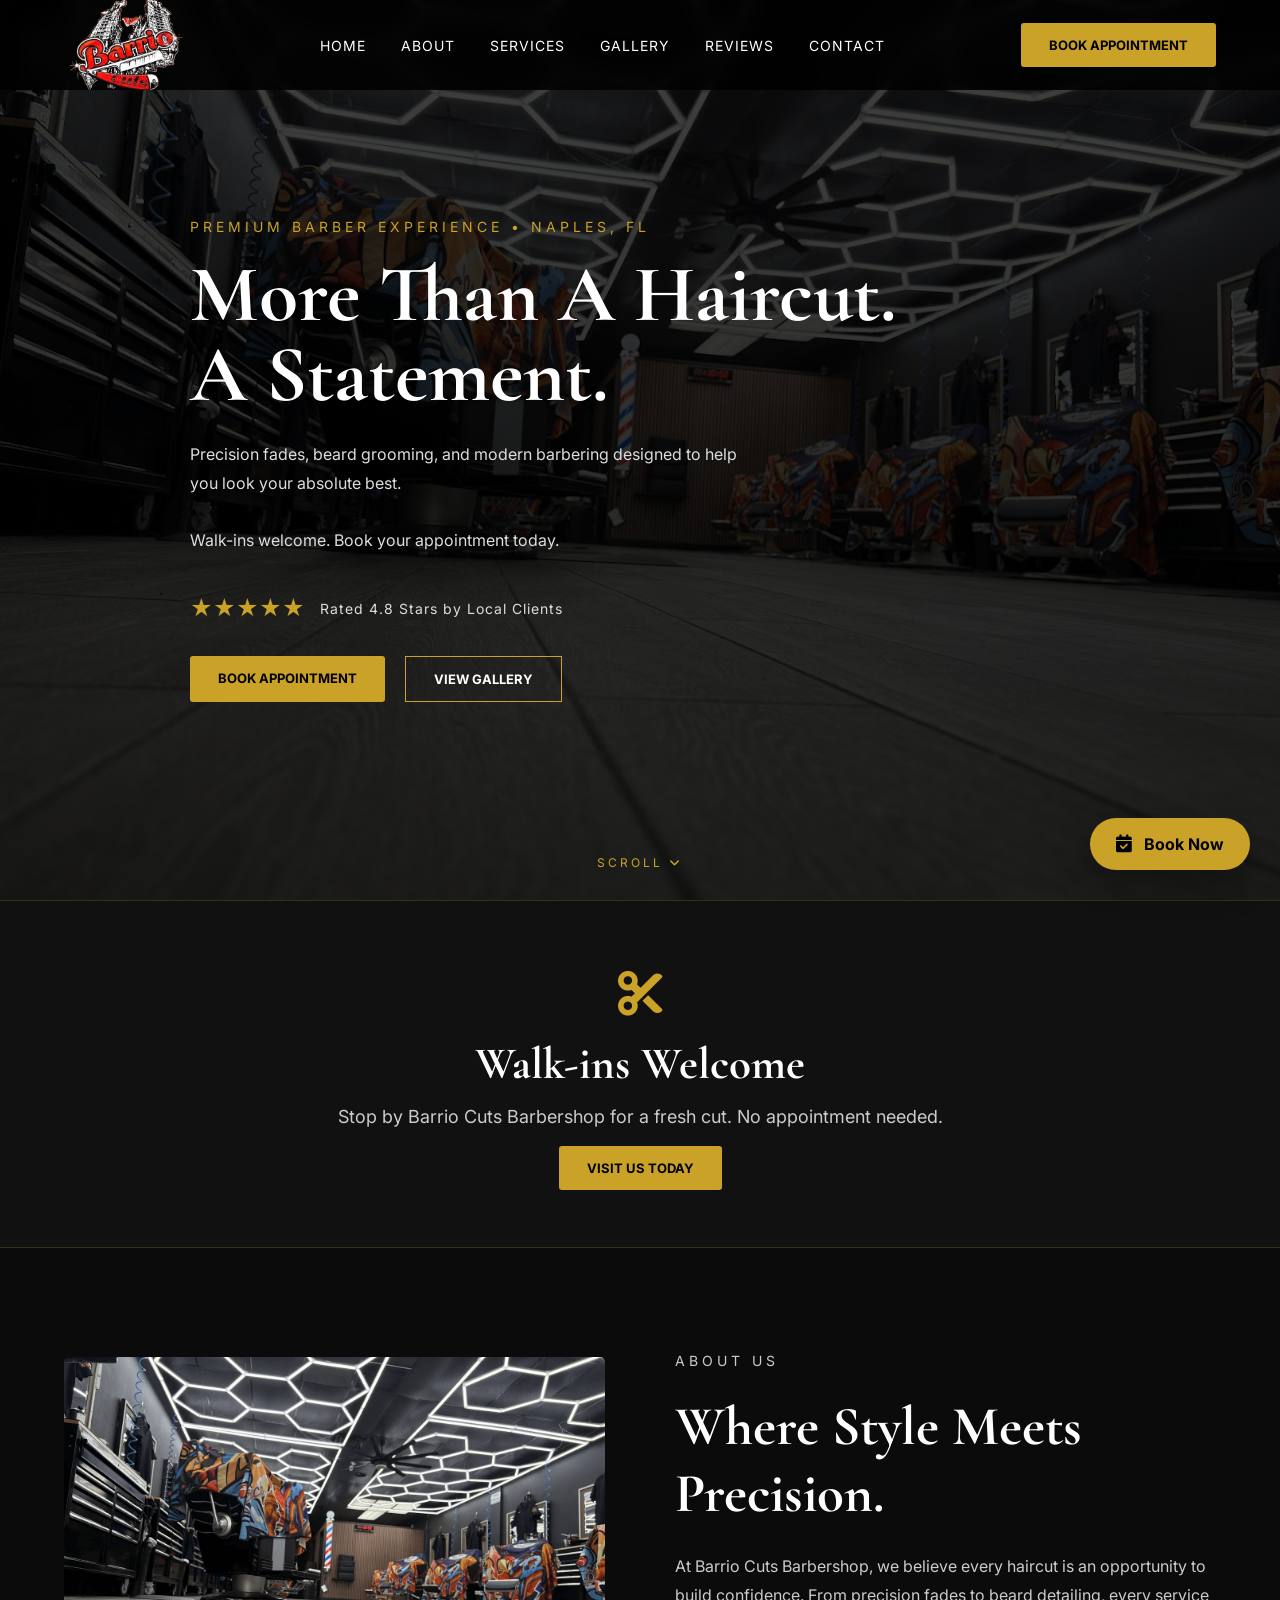
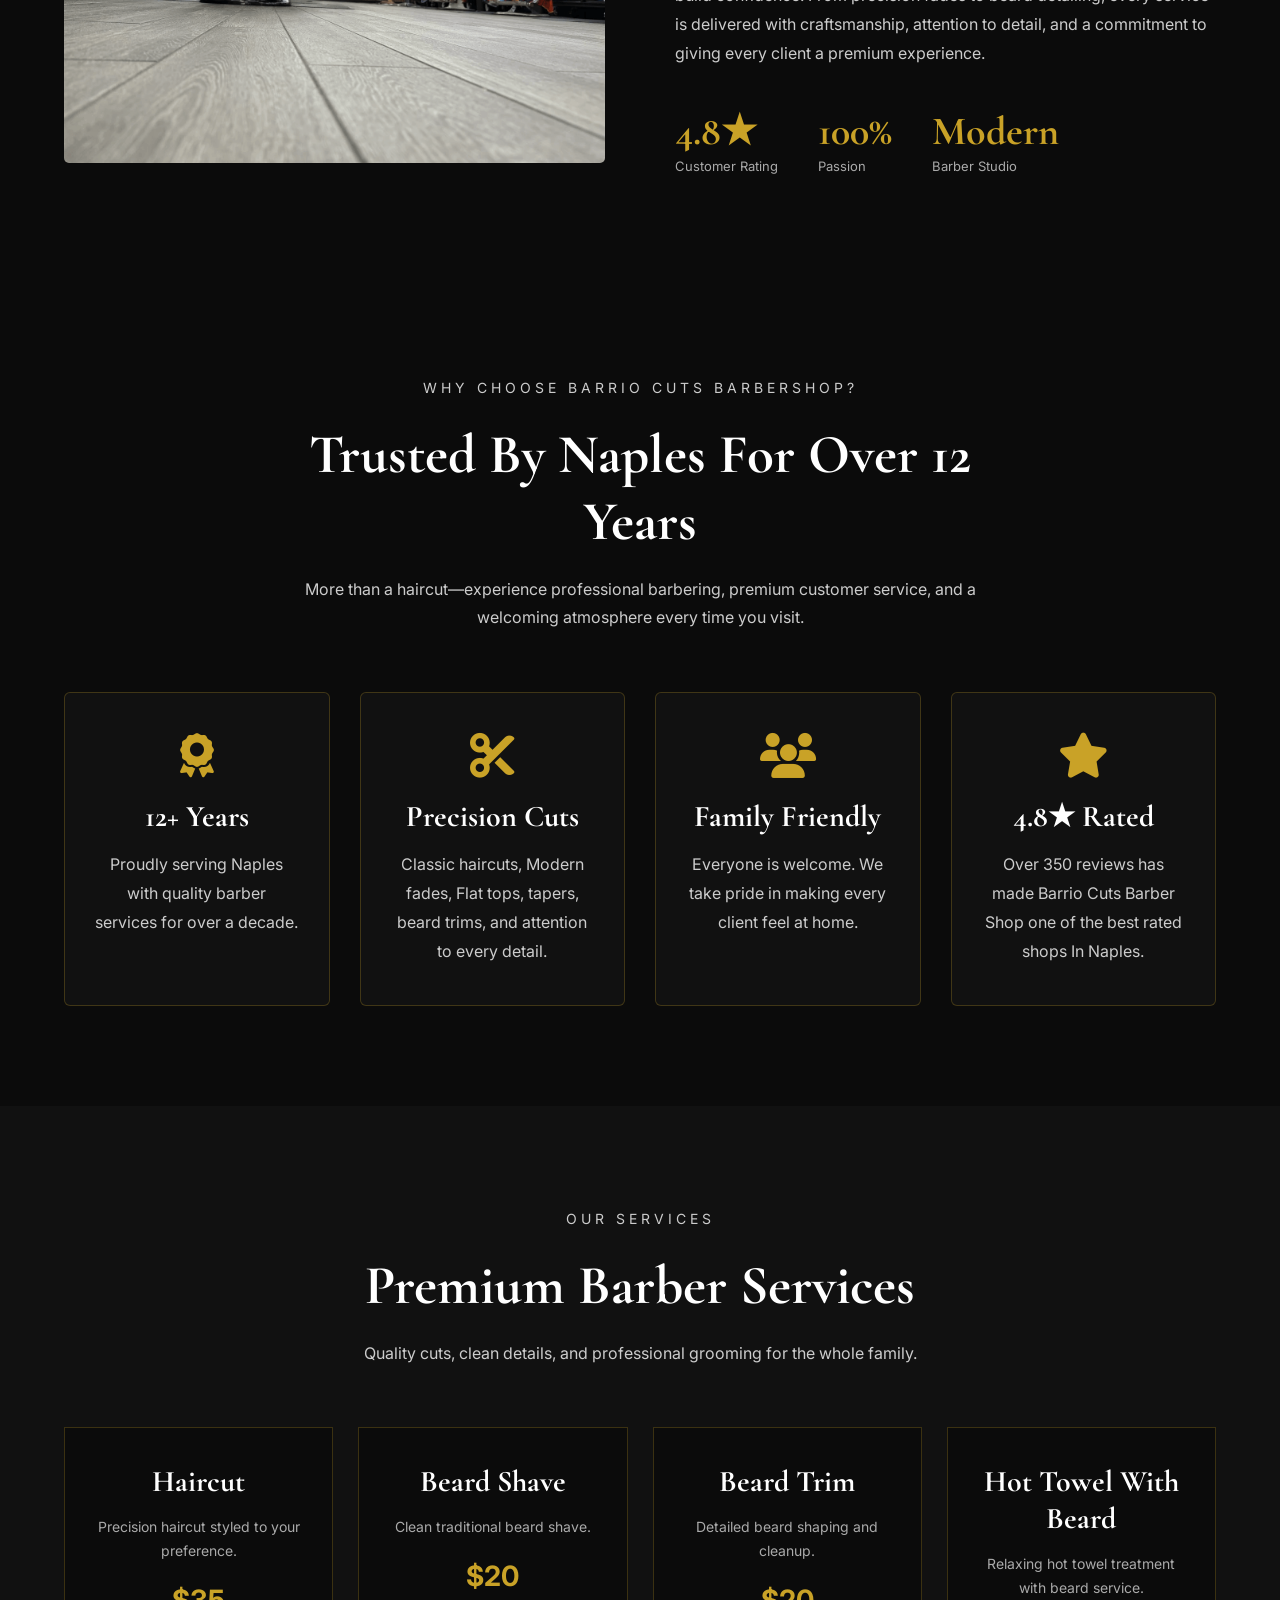
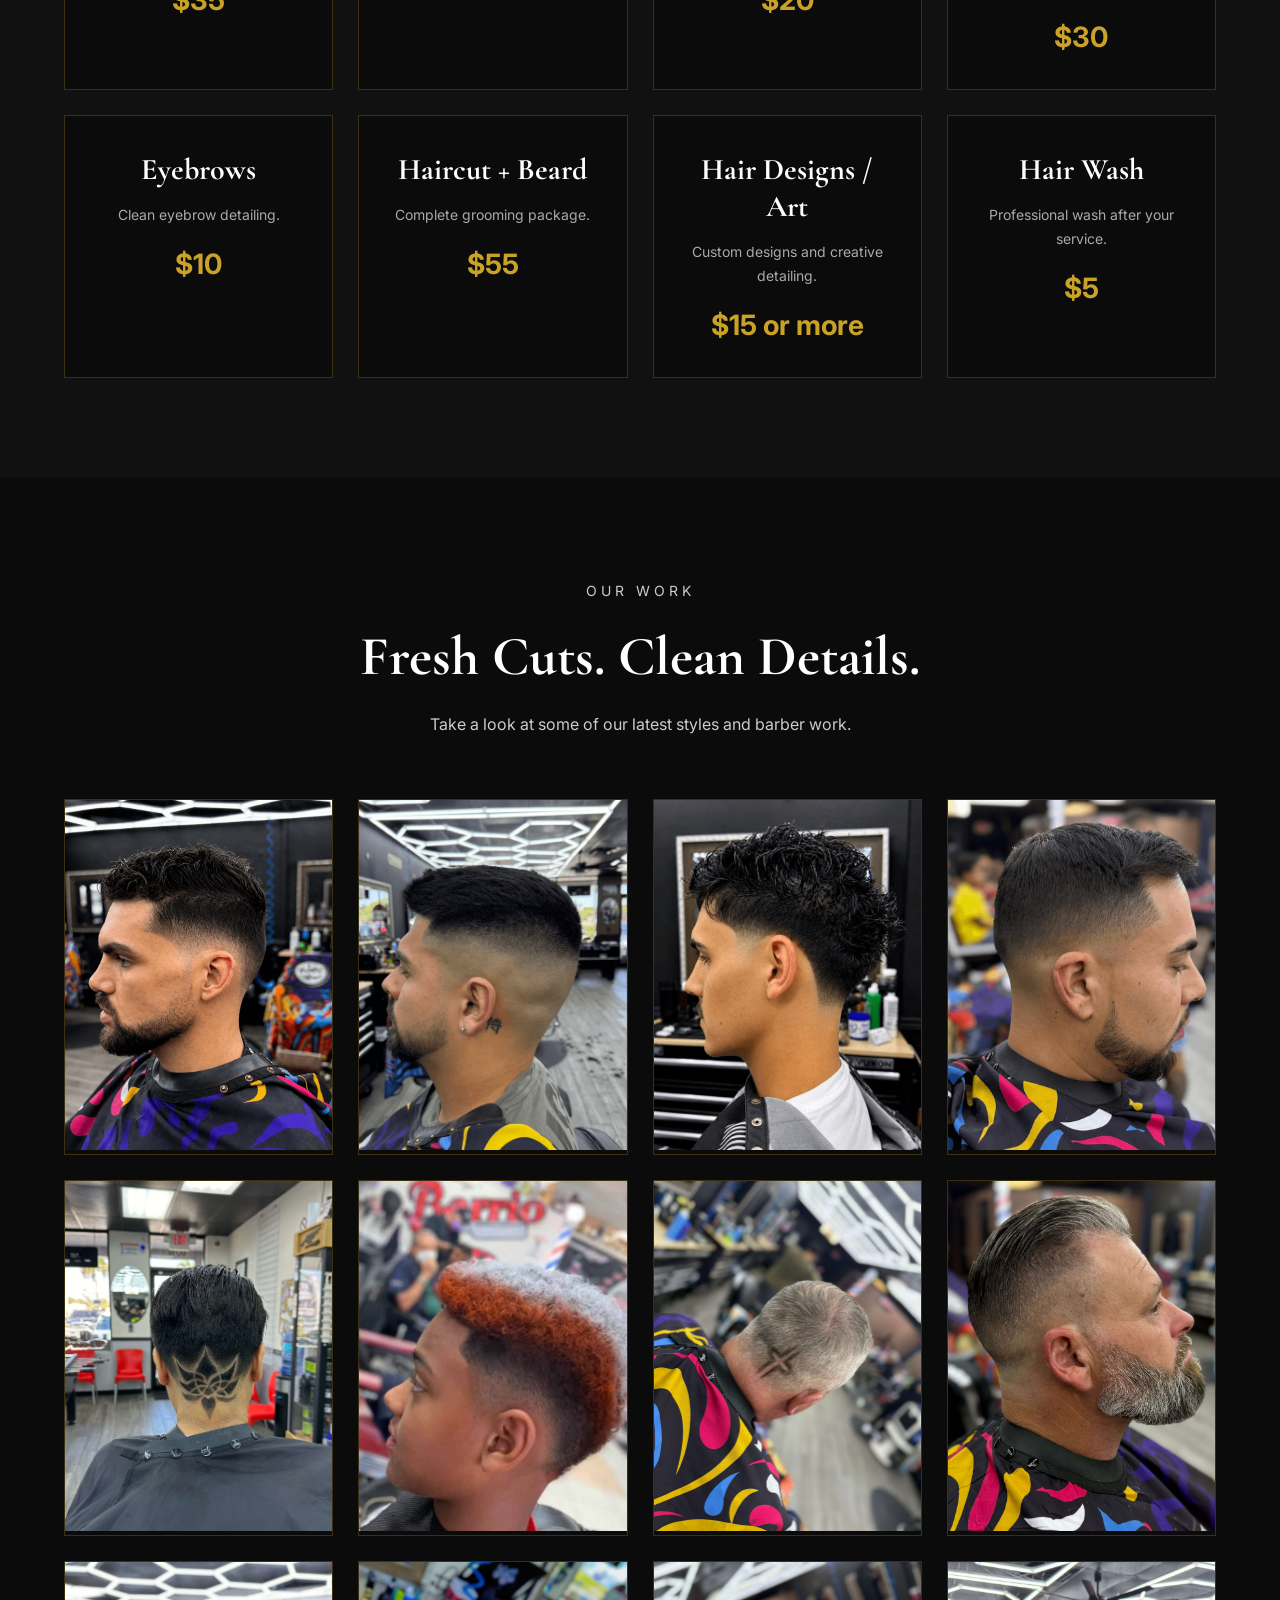
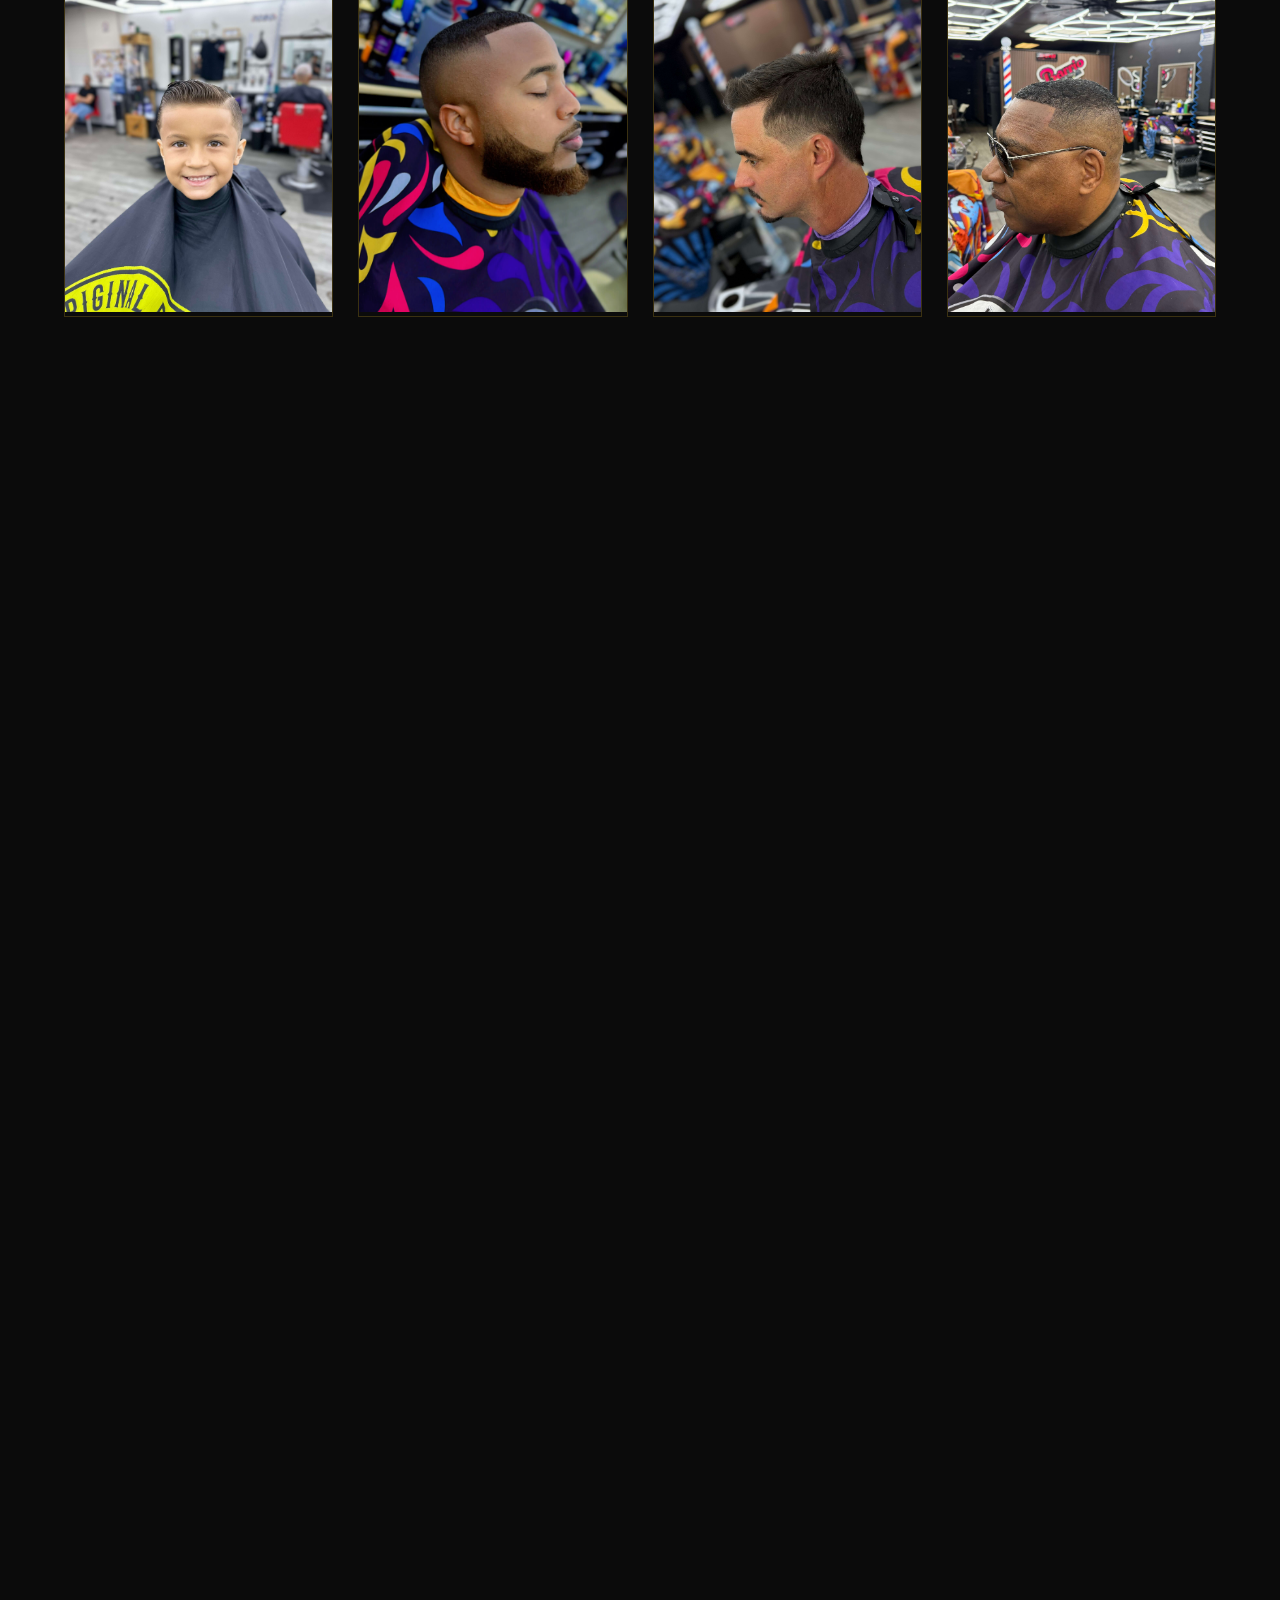
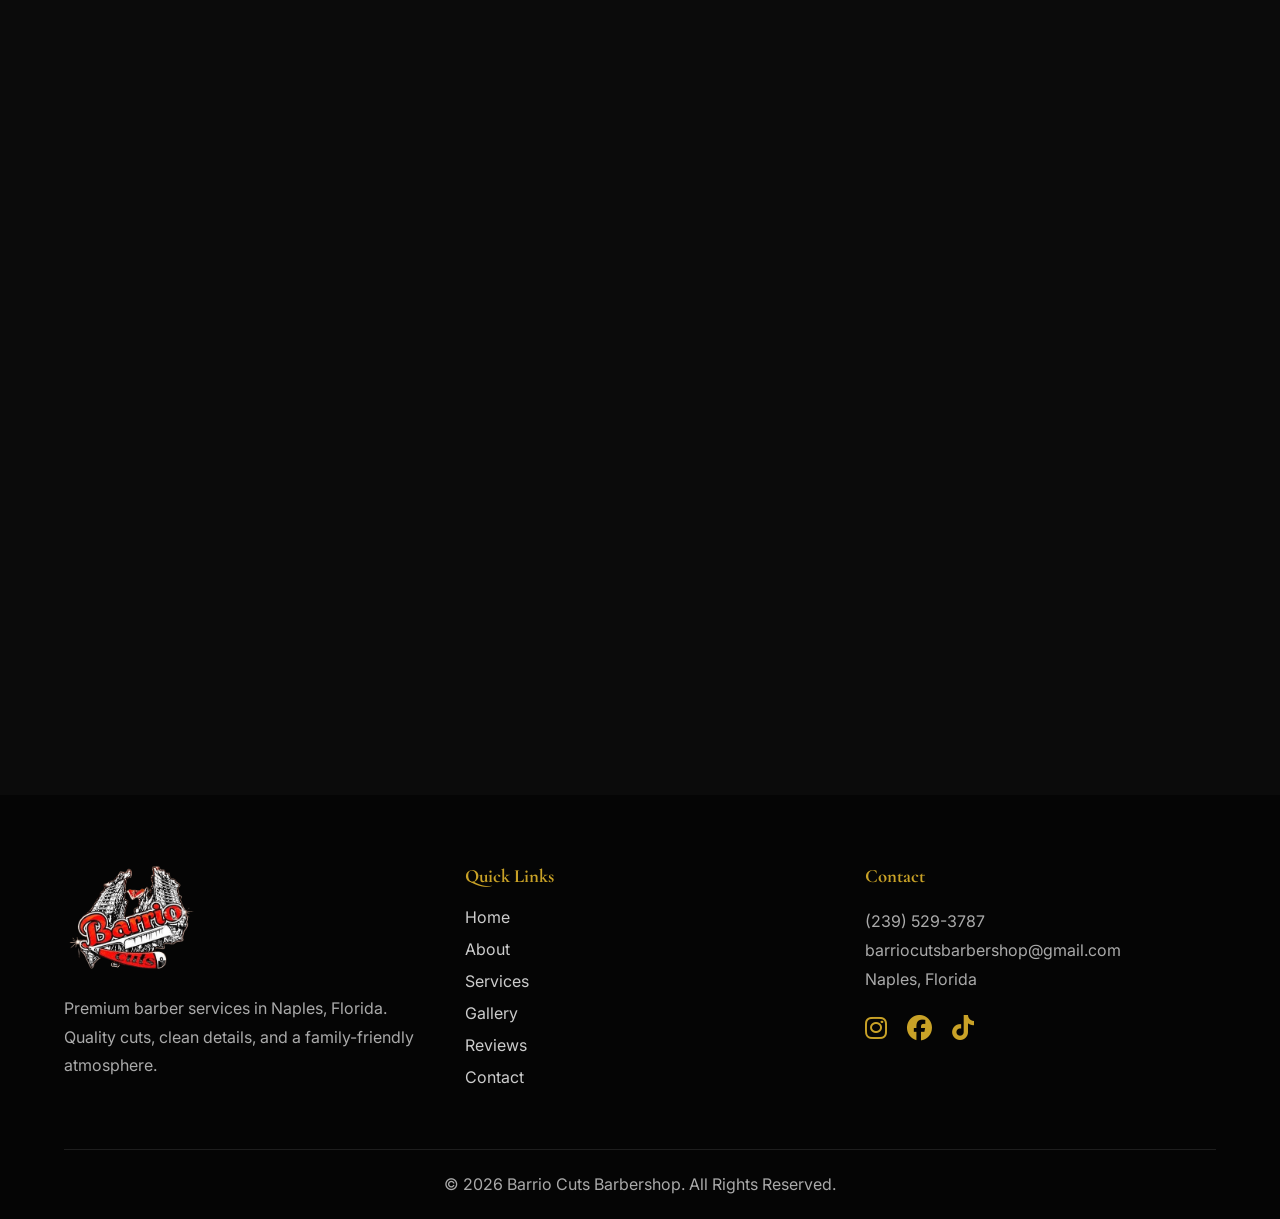
==== index.html @ 69163ec9 "Update index.html" ====
<!DOCTYPE html>
<html lang="en">

<head>
    <meta charset="UTF-8">
    <meta name="viewport" content="width=device-width, initial-scale=1.0">

   <title>Barrio Cuts Barbershop | Premium Barber Shop in Naples, FL</title>
<!-- Website Icon -->
<link rel="icon" type="image/png" href="images/favicon.png">
<link rel="stylesheet" href="style.css">
    <meta name="description"
        content="Barrio Cuts Barbershop in Naples, Florida offers premium haircuts, fades, beard grooming, and professional barber services. Book your appointment today.">
    <!-- Google Fonts -->
    <link rel="preconnect" href="https://fonts.googleapis.com">
    <link rel="preconnect" href="https://fonts.gstatic.com" crossorigin>

    <link href="https://fonts.googleapis.com/css2?family=Cormorant+Garamond:wght@500;700&family=Inter:wght@300;400;500;600;700&display=swap"
        rel="stylesheet">

    <!-- Font Awesome -->
    <link rel="stylesheet"
        href="https://cdnjs.cloudflare.com/ajax/libs/font-awesome/6.5.2/css/all.min.css">

 <!-- CSS -->
<link rel="stylesheet" href="style.css">

</head>

<body>

    <!--======================
        NAVIGATION
    =======================-->

    <header class="header">

        <div class="container">

            <a href="#" class="logo">

                <img src="images/logo.png" alt="Barrio Cuts Logo">

            </a>

            <nav class="navbar">

                <ul>

                    <li><a href="#home">Home</a></li>

                    <li><a href="#about">About</a></li>

                    <li><a href="#services">Services</a></li>

                    <li><a href="#gallery">Gallery</a></li>

                    <li><a href="#reviews">Reviews</a></li>

                    <li><a href="#contact">Contact</a></li>

                </ul>

            </nav>

           <a href="https://booksy.com/en-us/1474566_barrio-cuts_barber-shop_15685_naples#ba_s=seo"
   target="_blank"
   class="book-btn">
    Book Appointment
</a>
            <button class="menu-btn">

    <i class="fas fa-bars"></i>

</button>
        </div>

    </header>



    <!--======================
            HERO
    =======================-->

    <section class="hero" id="home">

        <div class="hero-overlay"></div>

        <div class="hero-content">

            <p class="hero-subtitle">

            <p class="hero-subtitle">

    PREMIUM BARBER EXPERIENCE • NAPLES, FL

</p>

            </p>

            <h1>

                More Than A Haircut.<br>

                A Statement.

            </h1>

            <p class="hero-text">

                Precision fades, beard grooming, and modern barbering
                designed to help you look your absolute best.
<br><br>

    Walk-ins welcome. Book your appointment today.

            </p>
           <div class="hero-trust">

          <span>★★★★★</span>

         <p>
            Rated 4.8 Stars by Local Clients
    </p>

</div>
            <div class="hero-buttons">

                <a href="https://booksy.com/en-us/1474566_barrio-cuts_barber-shop_15685_naples#ba_s=seo"
   target="_blank"
   class="primary-btn">
    Book Appointment
</a>
                <a href="#gallery" class="secondary-btn">

                    View Gallery

                </a>

            </div>

        </div>

        <div class="scroll-down">

            <span>SCROLL</span>

            <i class="fas fa-angle-down"></i>

        </div>

    </section>

<!--======================
        WALK INS BANNER
=======================-->

<section class="walkin-banner">

    <div class="container">

        <div class="walkin-content">

            <i class="fas fa-scissors"></i>

            <h2>
                Walk-ins Welcome
            </h2>

            <p>
                Stop by Barrio Cuts Barbershop for a fresh cut.
                No appointment needed.
            </p>

            <a href="#contact" class="primary-btn">
                Visit Us Today
            </a>

        </div>

    </div>

</section>

    <!--======================
        ABOUT
    =======================-->

    <section class="about reveal" id="about">

        <div class="container">

            <div class="about-left">

                <img src="images/shop.jpg" alt="Barrio Cuts Shop">

            </div>

            <div class="about-right">

                <p class="section-tag">

                    ABOUT US

                </p>

                <h2>

                    Where Style Meets Precision.

                </h2>

                <p>

                    At Barrio Cuts Barbershop, we believe every haircut is an
                    opportunity to build confidence.

                    From precision fades to beard detailing,
                    every service is delivered with craftsmanship,
                    attention to detail, and a commitment to giving
                    every client a premium experience.

                </p>

                <div class="stats">

                    <div>

                        <h3>4.8★</h3>

                        <span>Customer Rating</span>

                    </div>

                    <div>

                        <h3>100%</h3>

                        <span>Passion</span>

                    </div>

                    <div>

                        <h3>Modern</h3>

                        <span>Barber Studio</span>

                    </div>

                </div>

            </div>

        </div>

    </section>
<!--======================
        WHY CHOOSE US
=======================-->

<section class="why-us">

    <div class="container">

        <div class="section-title">

            <p class="section-tag">
                WHY CHOOSE BARRIO CUTS BARBERSHOP?
            </p>

            <h2>
                Trusted By Naples For Over 12 Years
            </h2>

            <p>
                More than a haircut—experience professional barbering,
                premium customer service, and a welcoming atmosphere
                every time you visit.
            </p>

        </div>


        <div class="why-grid">


            <div class="why-card">

                <i class="fas fa-award"></i>

                <h3>12+ Years</h3>

                <p>
                    Proudly serving Naples with quality barber services
                    for over a decade.
                </p>

            </div>



            <div class="why-card">

                <i class="fas fa-scissors"></i>

                <h3>Precision Cuts</h3>

                <p>
                   Classic haircuts, Modern fades, Flat tops, tapers, beard trims,
                    and attention to every detail.
                </p>

            </div>



            <div class="why-card">

                <i class="fas fa-users"></i>

                <h3>Family Friendly</h3>

                <p>
                    Everyone is welcome.
                    We take pride in making every client
                    feel at home.
                </p>

            </div>



            <div class="why-card">

                <i class="fas fa-star"></i>

                <h3>4.8★ Rated</h3>

                <p>
                    Over 350 reviews has made Barrio Cuts Barber Shop one of the best rated shops In Naples.
                </p>

            </div>

        </div>

    </div>

</section>
<!--======================
        SERVICES
=======================-->

<section class="services reveal" id="services">

    <div class="container">

        <div class="section-title">

            <p class="section-tag">OUR SERVICES</p>

            <h2>Premium Barber Services</h2>

            <p>
                Quality cuts, clean details, and professional grooming
                for the whole family.
            </p>

        </div>


        <div class="service-grid">


            <div class="service-card">

                <h3>Haircut</h3>
                <p>Precision haircut styled to your preference.</p>
                <span>$35</span>

            </div>


            <div class="service-card">

                <h3>Beard Shave</h3>
                <p>Clean traditional beard shave.</p>
                <span>$20</span>

            </div>


            <div class="service-card">

                <h3>Beard Trim</h3>
                <p>Detailed beard shaping and cleanup.</p>
                <span>$20</span>

            </div>


            <div class="service-card">

                <h3>Hot Towel With Beard</h3>
                <p>Relaxing hot towel treatment with beard service.</p>
                <span>$30</span>

            </div>


            <div class="service-card">

                <h3>Eyebrows</h3>
                <p>Clean eyebrow detailing.</p>
                <span>$10</span>

            </div>


            <div class="service-card">

                <h3>Haircut + Beard</h3>
                <p>Complete grooming package.</p>
                <span>$55</span>

            </div>


            <div class="service-card">

                <h3>Hair Designs / Art</h3>
                <p>Custom designs and creative detailing.</p>
                <span>$15 or more</span>

            </div>


            <div class="service-card">

                <h3>Hair Wash</h3>
                <p>Professional wash after your service.</p>
                <span>$5</span>

            </div>


        </div>

    </div>

</section>
<!--======================
        GALLERY
=======================-->

<section class="gallery reveal" id="gallery">

    <div class="container">

        <div class="section-title">

            <p class="section-tag">OUR WORK</p>

            <h2>Fresh Cuts. Clean Details.</h2>

            <p>
                Take a look at some of our latest styles and barber work.
            </p>

        </div>


        <div class="gallery-grid">


            <div class="gallery-item">
                <img src="images/fade1.jpg" alt="Barrio Cuts Fade">
            </div>


            <div class="gallery-item">
                <img src="images/fade2.jpg" alt="Barrio Cuts Haircut">
            </div>


            <div class="gallery-item">
                <img src="images/fade3.jpg" alt="Barrio Cuts Style">
            </div>


            <div class="gallery-item">
                <img src="images/fade4.jpg" alt="Barrio Cuts Design">
            </div>
 <div class="gallery-item">
                <img src="images/fade5.jpg" alt="Barrio Cuts Fade 5">
            </div>

            <div class="gallery-item">
                <img src="images/fade6.jpg" alt="Barrio Cuts Fade 6">
            </div>

            <div class="gallery-item">
                <img src="images/fade7.jpg" alt="Barrio Cuts Fade 7">
            </div>

            <div class="gallery-item">
                <img src="images/fade8.jpg" alt="Barrio Cuts Fade 8">
            </div>

            <div class="gallery-item">
                <img src="images/fade9.jpg" alt="Barrio Cuts Fade 9">
            </div>

            <div class="gallery-item">
                <img src="images/fade10.jpg" alt="Barrio Cuts Fade 10">
            </div>

            <div class="gallery-item">
                <img src="images/fade11.jpg" alt="Barrio Cuts Fade 11">
            </div>

            <div class="gallery-item">
                <img src="images/fade12.jpg" alt="Barrio Cuts Fade 12">
            </div>


        </div>

    </div>

</section>



        </div>


    </div>

</section>
<!--======================
        REVIEWS
=======================-->

<section class="reviews reveal" id="reviews">

    <div class="container">

        <div class="section-title">

            <p class="section-tag">CUSTOMER REVIEWS</p>

            <h2>What Our Clients Say</h2>

            <p>
                Real experiences from clients who trust Barrio Cuts Barbershop
                for quality service and great results.
            </p>

        </div>


        <div class="reviews-grid">


            <div class="review-card">

                <div class="stars">
                    ★★★★★
                </div>

                <p>
                    "Barrio Cuts provides a 5 star service. Professional
                    barbers who will take care of you and make sure you
                    leave looking the best."
                </p>

                <h3>
                    — Cesar Rodriguez
                </h3>

            </div>



            <div class="review-card">

                <div class="stars">
                    ★★★★★
                </div>

                <p>
                    "This place is very nice. The people are friendly and
                    I got a very good haircut that I loved. The atmosphere
                    is nice too. Overall a good experience."
                </p>

                <h3>
                    — Alex W
                </h3>

            </div>



            <div class="review-card">

                <div class="stars">
                    ★★★★★
                </div>

                <p>
                    "Walked right in, got a beard lineup and trim.
                    Everybody was so friendly. The place was nice and
                    clean. Never saw any extra hair sitting around on
                    the floor. Very reasonably priced."
                </p>

                <h3>
                    — Frank Zelley
                </h3>

            </div>


        </div>


    </div>

</section>
<!--======================
        BOOKING / CONTACT
=======================-->

<section class="contact reveal" id="contact">

    <div class="container">


        <div class="section-title">

            <p class="section-tag">BOOK YOUR APPOINTMENT</p>

            <h2>Ready For A Fresh Cut?</h2>

            <p>
                Schedule your next appointment with Barrio Cuts Barbershop today.
                Walk-ins are welcome or book online.
            </p>

        </div>



        <div class="contact-grid">


            <div class="contact-card">

                <i class="fas fa-calendar-check"></i>

                <h3>Book Online</h3>

                <p>
                    Reserve your appointment through Booksy.
                </p>

                <a href="https://booksy.com/en-us/1474566_barrio-cuts_barber-shop_15685_naples#ba_s=seo"
                target="_blank"
                class="primary-btn">

                    Book Now

                </a>

            </div>



            <div class="contact-card">

                <i class="fas fa-phone"></i>

                <h3>Call Us</h3>

                <p>
                    (239) 529-3787
                </p>

                <a href="tel:+12395293787"
                class="secondary-btn">

                    Call Now

                </a>

            </div>



           <div class="contact-card">

    <i class="fas fa-location-dot"></i>

    <h3>Location</h3>

    <p>
        6018 Radio Rd, Naples, FL 34104
    </p>

    <a href="https://www.google.com/maps/search/?api=1&query=6018+Radio+Rd+Naples+FL+34104"
       target="_blank"
       class="secondary-btn">

        Get Directions

    </a>


        </div>

<!-- GOOGLE MAP -->

<div class="map-container">

    <iframe
    src="https://www.google.com/maps?q=6018+Radio+Rd+Naples+FL+34104&output=embed"
    loading="lazy">
    </iframe>

</div>

        <div class="hours">

            <h3>Business Hours</h3>

            <p>Monday — Saturday: 10 AM - 8 PM</p>

            <p>Sunday: 10 AM - 3 PM</p>

        </div>



    </div>

</section>
<!--======================
        FOOTER
=======================-->

<footer class="footer">

    <div class="container">


        <div class="footer-grid">


            <div class="footer-about">

                <img src="images/logo.png" alt="Barrio Cuts Logo">

                <p>
                    Premium barber services in Naples, Florida.
                    Quality cuts, clean details, and a family-friendly
                    atmosphere.
                </p>

            </div>



            <div class="footer-links">

                <h3>Quick Links</h3>

                <a href="#home">Home</a>
                <a href="#about">About</a>
                <a href="#services">Services</a>
                <a href="#gallery">Gallery</a>
                <a href="#reviews">Reviews</a>
                <a href="#contact">Contact</a>

            </div>



            <div class="footer-contact">

                <h3>Contact</h3>

                <p>(239) 529-3787</p>

                <p>
                    barriocutsbarbershop@gmail.com
                </p>

                <p>
                    Naples, Florida
                </p>


                <div class="socials">

                    <a href="https://www.instagram.com/barrio.cuts/"
                    target="_blank">
                        <i class="fab fa-instagram"></i>
                    </a>


                    <a href="https://www.facebook.com/Barriocuts/"
                    target="_blank">
                        <i class="fab fa-facebook"></i>
                    </a>


                    <a href="https://www.tiktok.com/@barrio.cuts"
                    target="_blank">
                        <i class="fab fa-tiktok"></i>
                    </a>

                </div>

            </div>


        </div>


        <div class="copyright">

            <p>
                © 2026 Barrio Cuts Barbershop. All Rights Reserved.
            </p>

        </div>


    </div>

</footer>
<script src="script.js"></script>
<!-- Floating Book Button -->

<a href="https://booksy.com/en-us/1474566_barrio-cuts_barber-shop_15685_naples#ba_s=seo"
   class="floating-book"
   target="_blank">

    <i class="fas fa-calendar-check"></i>

    Book Now

</a>

</body>
</html>
---- style.css ----
/* =========================
   GLOBAL STYLES
========================= */

* {
    margin: 0;
    padding: 0;
    box-sizing: border-box;
}

html {
    scroll-behavior: smooth;
}

body {
    background: #0b0b0b;
    color: #ffffff;
    font-family: 'Inter', sans-serif;
}

h1,
h2,
h3 {
    font-family: 'Cormorant Garamond', serif;
}

a {
    text-decoration: none;
    color: inherit;
}

.container {
    width: 90%;
    max-width: 1200px;
    margin: auto;
}


/* =========================
   HEADER / NAVBAR
========================= */

.header {
    position: fixed;
    top: 0;
    width: 100%;
    z-index: 1000;
    background: rgba(0,0,0,0.85);
    backdrop-filter: blur(10px);
}

.header .container {
    height: 90px;
    display: flex;
    align-items: center;
    justify-content: space-between;
}

.logo img {
    width: 120px;
}

.navbar ul {
    display: flex;
    list-style: none;
    gap: 35px;
}

.navbar a {
    font-size: 14px;
    text-transform: uppercase;
    letter-spacing: 1px;
    transition: .3s;
}

.navbar a:hover {
    color: #c9a227;
}


.book-btn,
.primary-btn {
    background: #c9a227;
    color: #000;
    padding: 14px 28px;
    border-radius: 3px;
    font-weight: 700;
    text-transform: uppercase;
    font-size: 13px;
}

.book-btn:hover,
.primary-btn:hover {
    background: #ffffff;
}


.menu-btn {
    display: none;
    font-size: 25px;
}


/* =========================
   HERO SECTION
========================= */

.hero {
    height: 100vh;
    min-height: 700px;
    background:
    url("images/shop.jpg") center/cover no-repeat;

    position: relative;
    display: flex;
    align-items: center;
}


.hero-overlay {
    position: absolute;
    inset: 0;
    background:
    linear-gradient(
        rgba(0,0,0,.75),
        rgba(0,0,0,.85)
    );
}


.hero-content {
    position: relative;
    z-index: 2;
    width: 90%;
    max-width: 900px;
    margin:auto;
}


.hero-subtitle,
.section-tag {
    color:#c9a227;
    letter-spacing:4px;
    font-size:14px;
    margin-bottom:20px;
}


.hero h1 {
    font-size:80px;
    line-height:1;
    margin-bottom:25px;
}


.hero-text {
    max-width:550px;
    color:#ddd;
    line-height:1.8;
    margin-bottom:40px;
}


.hero-buttons {
    display:flex;
    gap:20px;
}


.secondary-btn {
    border:1px solid #c9a227;
    padding:14px 28px;
    text-transform:uppercase;
    font-weight:700;
    font-size:13px;
}


.secondary-btn:hover {
    background:#c9a227;
    color:#000;
}


.scroll-down {
    position:absolute;
    bottom:30px;
    left:50%;
    transform:translateX(-50%);
    text-align:center;
    color:#c9a227;
    font-size:12px;
    letter-spacing:3px;
}


/* =========================
   ABOUT SECTION
========================= */

.about {
    padding:100px 0;
}


.about .container {
    display:grid;
    grid-template-columns:1fr 1fr;
    gap:70px;
    align-items:center;
}


.about-left img {
    width:100%;
    border-radius:5px;
}


.about-right h2 {
    font-size:55px;
    margin-bottom:25px;
}


.about-right p {
    color:#ccc;
    line-height:1.8;
}


.stats {
    margin-top:40px;
    display:flex;
    gap:40px;
}


.stats h3 {
    color:#c9a227;
    font-size:40px;
}


.stats span {
    color:#aaa;
    font-size:13px;
}
/* =========================
   RESPONSIVE DESIGN
========================= */

@media (max-width: 900px) {

    .navbar {
        display: none;
    }

    .menu-btn {
        display: block;
    }

    .book-btn {
        display: none;
    }

    .hero h1 {
        font-size: 55px;
    }


    .about .container {
        grid-template-columns: 1fr;
    }


    .about-right h2 {
        font-size: 45px;
    }


    .stats {
        flex-wrap: wrap;
    }

}


@media (max-width: 600px) {

    .header .container {
        height:75px;
    }


    .logo img {
        width:100px;
    }


    .hero {
        min-height:600px;
    }


    .hero h1 {
        font-size:42px;
    }


    .hero-buttons {
        flex-direction:column;
        width:max-content;
    }


    .about {
        padding:70px 0;
    }


    .about-right h2 {
        font-size:38px;
    }

}/* =========================
   SERVICES SECTION
========================= */

.services {
    padding: 100px 0;
    background: #111;
}


.section-title {
    text-align: center;
    max-width: 700px;
    margin: 0 auto 60px;
}


.section-title h2 {
    font-size: 55px;
    margin-bottom: 20px;
}


.section-title p {
    color: #ccc;
    line-height: 1.8;
}


.service-grid {
    display: grid;
    grid-template-columns: repeat(4, 1fr);
    gap: 25px;
}


.service-card {
    background: #0b0b0b;
    border: 1px solid rgba(201,162,39,.25);
    padding: 35px 25px;
    text-align: center;
    transition: .3s;
}


.service-card:hover {
    transform: translateY(-10px);
    border-color: #c9a227;
}


.service-card h3 {
    font-size: 30px;
    margin-bottom: 15px;
}


.service-card p {
    color: #aaa;
    font-size: 14px;
    line-height: 1.7;
    margin-bottom: 20px;
}


.service-card span {
    color: #c9a227;
    font-size: 28px;
    font-weight: bold;
}


/* Mobile Services */

@media(max-width: 1000px) {

    .service-grid {
        grid-template-columns: repeat(2,1fr);
    }

}


@media(max-width:600px) {

    .service-grid {
        grid-template-columns:1fr;
    }

    .section-title h2 {
        font-size:40px;
    }

}/* =========================
   GALLERY SECTION
========================= */

.gallery {
    padding: 100px 0;
    background: #0b0b0b;
}


.gallery-grid {

    display:grid;
    grid-template-columns:repeat(4,1fr);
    gap:25px;

}


.gallery-item {

    overflow:hidden;
    border:1px solid rgba(201,162,39,.25);

}


.gallery-item img {

    width:100%;
    height:350px;
    object-fit:cover;
    transition:.5s;

}


.gallery-item:hover img {

    transform:scale(1.1);

}


@media(max-width:1000px){

    .gallery-grid{
        grid-template-columns:repeat(2,1fr);
    }

}


@media(max-width:600px){

    .gallery-grid{
        grid-template-columns:1fr;
    }

}/* =========================
   REVIEWS SECTION
========================= */


.reviews {

    padding:100px 0;
    background:#111;

}


.reviews-grid {

    display:grid;
    grid-template-columns:repeat(3,1fr);
    gap:30px;

}


.review-card {

    background:#0b0b0b;
    padding:35px;
    text-align:center;
    border:1px solid rgba(201,162,39,.25);
    transition:.3s;

}


.review-card:hover {

    transform:translateY(-10px);
    border-color:#c9a227;

}


.stars {

    color:#c9a227;
    font-size:25px;
    margin-bottom:20px;

}


.review-card p {

    color:#ccc;
    line-height:1.8;
    font-style:italic;
    margin-bottom:25px;

}


.review-card h3 {

    font-size:20px;
    color:white;

}



@media(max-width:900px){

    .reviews-grid{

        grid-template-columns:1fr;

    }

}/* =========================
   CONTACT SECTION
========================= */

.contact {

    padding:100px 0;
    background:#111;

}


.contact-grid {

    display:grid;
    grid-template-columns:repeat(3,1fr);
    gap:30px;

}


.contact-card {

    background:#0b0b0b;
    border:1px solid rgba(201,162,39,.25);
    padding:40px 25px;
    text-align:center;
    transition:.3s;

}


.contact-card:hover {

    transform:translateY(-10px);
    border-color:#c9a227;

}


.contact-card i {

    color:#c9a227;
    font-size:35px;
    margin-bottom:20px;

}


.contact-card h3 {

    font-size:30px;
    margin-bottom:15px;

}


.contact-card p {

    color:#ccc;
    margin-bottom:25px;

}


.hours {

    text-align:center;
    margin-top:60px;

}


.hours h3 {

    color:#c9a227;
    font-size:35px;
    margin-bottom:20px;

}


.hours p {

    color:#ccc;
    margin:10px;

}



@media(max-width:900px){

    .contact-grid{

        grid-template-columns:1fr;

    }

}/* =========================
   FOOTER
========================= */

.footer {

    padding:70px 0 20px;
    background:#050505;

}


.footer-grid {

    display:grid;
    grid-template-columns:repeat(3,1fr);
    gap:50px;

}


.footer img {

    width:130px;
    margin-bottom:20px;

}


.footer p {

    color:#aaa;
    line-height:1.8;

}


.footer h3 {

    color:#c9a227;
    margin-bottom:20px;

}


.footer-links a {

    display:block;
    color:#ccc;
    margin-bottom:12px;
    transition:.3s;

}


.footer-links a:hover {

    color:#c9a227;

}


.socials {

    display:flex;
    gap:20px;
    margin-top:20px;

}


.socials a {

    color:#c9a227;
    font-size:25px;

}


.copyright {

    border-top:1px solid rgba(255,255,255,.1);
    margin-top:50px;
    padding-top:20px;
    text-align:center;

}


@media(max-width:900px){

    .footer-grid {

        grid-template-columns:1fr;
        text-align:center;

    }


    .socials {

        justify-content:center;

    }

}/* =========================
   MOBILE MENU OPEN
========================= */

@media (max-width:900px){

    .navbar.active {

        display:block;
        position:absolute;
        top:90px;
        left:0;
        width:100%;
        background:#050505;
        padding:30px 0;

    }


    .navbar.active ul {

        display:flex;
        flex-direction:column;
        align-items:center;
        gap:25px;

    }

}/* MOBILE NAV MENU */

@media (max-width:900px){

    .navbar.active {

        display:block;
        position:absolute;
        top:90px;
        left:0;
        width:100%;
        background:#050505;
        padding:30px 0;

    }


    .navbar.active ul {

        display:flex;
        flex-direction:column;
        align-items:center;
        gap:25px;

    }

}/* FIX MOBILE MENU BUTTON */

.menu-btn {

    display:none;
    cursor:pointer;
    z-index:9999;

}


@media(max-width:900px){

    .menu-btn {

        display:block;
        position:relative;
        z-index:9999;

    }

}/* MOBILE MENU */

@media (max-width:900px){

    .menu-btn{
        display:block;
        background:none;
        border:none;
        color:white;
        font-size:28px;
        cursor:pointer;
    }

    .navbar{
        display:none;
        position:absolute;
        top:90px;
        left:0;
        width:100%;
        background:#111;
        padding:20px 0;
    }

    .navbar.active{
        display:block;
    }

    .navbar ul{
        flex-direction:column;
        align-items:center;
        gap:25px;
    }

}/* =========================
   SCROLL ANIMATIONS
========================= */

.reveal {
    opacity: 0;
    transform: translateY(60px);
    transition: all 0.8s ease;
}

.reveal.active {
    opacity: 1;
    transform: translateY(0);
}/* =========================
   WHY CHOOSE US
========================= */

.why-us{

    padding:100px 0;
    background:#0b0b0b;

}

.why-grid{

    display:grid;
    grid-template-columns:repeat(4,1fr);
    gap:30px;

}

.why-card{

    background:#111;
    padding:40px 30px;
    text-align:center;
    border:1px solid rgba(201,162,39,.25);
    transition:.35s;
    border-radius:6px;

}

.why-card:hover{

    transform:translateY(-10px);
    border-color:#c9a227;
    box-shadow:0 15px 40px rgba(201,162,39,.15);

}

.why-card i{

    font-size:45px;
    color:#c9a227;
    margin-bottom:20px;

}

.why-card h3{

    font-size:30px;
    margin-bottom:15px;

}

.why-card p{

    color:#ccc;
    line-height:1.8;

}

@media(max-width:900px){

    .why-grid{

        grid-template-columns:repeat(2,1fr);

    }

}

@media(max-width:600px){

    .why-grid{

        grid-template-columns:1fr;

    }

}/* =========================
   SCROLL ANIMATIONS
========================= */

.hidden{

    opacity:0;
    transform:translateY(60px);
    transition:all .8s ease;

}

.show{

    opacity:1;
    transform:translateY(0);

}/* =========================
   FLOATING BOOK BUTTON
========================= */

.floating-book{

    position:fixed;
    bottom:30px;
    right:30px;

    background:#c9a227;
    color:#000;

    padding:16px 26px;

    border-radius:50px;

    font-weight:700;

    display:flex;
    align-items:center;
    gap:12px;

    z-index:9999;

    box-shadow:0 12px 35px rgba(0,0,0,.35);

    transition:.35s;

}

.floating-book:hover{

    transform:translateY(-6px);

    background:white;

}

.floating-book i{

    font-size:18px;

}

@media(max-width:700px){

    .floating-book{

        right:20px;
        bottom:20px;
        padding:14px 22px;

    }

}/* =========================
   GOOGLE MAP
========================= */

.map-container{

    margin-top:60px;

    width:100%;

    height:400px;

    overflow:hidden;

    border:1px solid rgba(201,162,39,.25);

}


.map-container iframe{

    width:100%;

    height:100%;

    border:0;

}


@media(max-width:600px){

    .map-container{

        height:300px;

    }

}/* =========================
   WALK INS BANNER
========================= */

.walkin-banner{

    padding:70px 0;
    background:#111;
    border-top:1px solid rgba(201,162,39,.2);
    border-bottom:1px solid rgba(201,162,39,.2);

}


.walkin-content{

    text-align:center;

}


.walkin-content i{

    color:#c9a227;
    font-size:45px;
    margin-bottom:20px;

}


.walkin-content h2{

    font-size:45px;
    margin-bottom:15px;

}


.walkin-content p{

    color:#ccc;
    font-size:18px;
    margin-bottom:30px;

}


@media(max-width:600px){

    .walkin-content h2{

        font-size:35px;

    }

}/* =========================
   HERO TRUST BADGE
========================= */

.hero-trust{

    display:flex;
    align-items:center;
    gap:15px;

    margin-bottom:35px;

}


.hero-trust span{

    color:#c9a227;
    font-size:22px;

}


.hero-trust p{

    color:#ddd;
    font-size:14px;
    letter-spacing:1px;

}


@media(max-width:600px){

    .hero-trust{

        flex-direction:column;
        align-items:flex-start;
        gap:5px;

    }

}
---- style.css ----
/* =========================
   GLOBAL STYLES
========================= */

* {
    margin: 0;
    padding: 0;
    box-sizing: border-box;
}

html {
    scroll-behavior: smooth;
}

body {
    background: #0b0b0b;
    color: #ffffff;
    font-family: 'Inter', sans-serif;
}

h1,
h2,
h3 {
    font-family: 'Cormorant Garamond', serif;
}

a {
    text-decoration: none;
    color: inherit;
}

.container {
    width: 90%;
    max-width: 1200px;
    margin: auto;
}


/* =========================
   HEADER / NAVBAR
========================= */

.header {
    position: fixed;
    top: 0;
    width: 100%;
    z-index: 1000;
    background: rgba(0,0,0,0.85);
    backdrop-filter: blur(10px);
}

.header .container {
    height: 90px;
    display: flex;
    align-items: center;
    justify-content: space-between;
}

.logo img {
    width: 120px;
}

.navbar ul {
    display: flex;
    list-style: none;
    gap: 35px;
}

.navbar a {
    font-size: 14px;
    text-transform: uppercase;
    letter-spacing: 1px;
    transition: .3s;
}

.navbar a:hover {
    color: #c9a227;
}


.book-btn,
.primary-btn {
    background: #c9a227;
    color: #000;
    padding: 14px 28px;
    border-radius: 3px;
    font-weight: 700;
    text-transform: uppercase;
    font-size: 13px;
}

.book-btn:hover,
.primary-btn:hover {
    background: #ffffff;
}


.menu-btn {
    display: none;
    font-size: 25px;
}


/* =========================
   HERO SECTION
========================= */

.hero {
    height: 100vh;
    min-height: 700px;
    background:
    url("images/shop.jpg") center/cover no-repeat;

    position: relative;
    display: flex;
    align-items: center;
}


.hero-overlay {
    position: absolute;
    inset: 0;
    background:
    linear-gradient(
        rgba(0,0,0,.75),
        rgba(0,0,0,.85)
    );
}


.hero-content {
    position: relative;
    z-index: 2;
    width: 90%;
    max-width: 900px;
    margin:auto;
}


.hero-subtitle,
.section-tag {
    color:#c9a227;
    letter-spacing:4px;
    font-size:14px;
    margin-bottom:20px;
}


.hero h1 {
    font-size:80px;
    line-height:1;
    margin-bottom:25px;
}


.hero-text {
    max-width:550px;
    color:#ddd;
    line-height:1.8;
    margin-bottom:40px;
}


.hero-buttons {
    display:flex;
    gap:20px;
}


.secondary-btn {
    border:1px solid #c9a227;
    padding:14px 28px;
    text-transform:uppercase;
    font-weight:700;
    font-size:13px;
}


.secondary-btn:hover {
    background:#c9a227;
    color:#000;
}


.scroll-down {
    position:absolute;
    bottom:30px;
    left:50%;
    transform:translateX(-50%);
    text-align:center;
    color:#c9a227;
    font-size:12px;
    letter-spacing:3px;
}


/* =========================
   ABOUT SECTION
========================= */

.about {
    padding:100px 0;
}


.about .container {
    display:grid;
    grid-template-columns:1fr 1fr;
    gap:70px;
    align-items:center;
}


.about-left img {
    width:100%;
    border-radius:5px;
}


.about-right h2 {
    font-size:55px;
    margin-bottom:25px;
}


.about-right p {
    color:#ccc;
    line-height:1.8;
}


.stats {
    margin-top:40px;
    display:flex;
    gap:40px;
}


.stats h3 {
    color:#c9a227;
    font-size:40px;
}


.stats span {
    color:#aaa;
    font-size:13px;
}
/* =========================
   RESPONSIVE DESIGN
========================= */

@media (max-width: 900px) {

    .navbar {
        display: none;
    }

    .menu-btn {
        display: block;
    }

    .book-btn {
        display: none;
    }

    .hero h1 {
        font-size: 55px;
    }


    .about .container {
        grid-template-columns: 1fr;
    }


    .about-right h2 {
        font-size: 45px;
    }


    .stats {
        flex-wrap: wrap;
    }

}


@media (max-width: 600px) {

    .header .container {
        height:75px;
    }


    .logo img {
        width:100px;
    }


    .hero {
        min-height:600px;
    }


    .hero h1 {
        font-size:42px;
    }


    .hero-buttons {
        flex-direction:column;
        width:max-content;
    }


    .about {
        padding:70px 0;
    }


    .about-right h2 {
        font-size:38px;
    }

}/* =========================
   SERVICES SECTION
========================= */

.services {
    padding: 100px 0;
    background: #111;
}


.section-title {
    text-align: center;
    max-width: 700px;
    margin: 0 auto 60px;
}


.section-title h2 {
    font-size: 55px;
    margin-bottom: 20px;
}


.section-title p {
    color: #ccc;
    line-height: 1.8;
}


.service-grid {
    display: grid;
    grid-template-columns: repeat(4, 1fr);
    gap: 25px;
}


.service-card {
    background: #0b0b0b;
    border: 1px solid rgba(201,162,39,.25);
    padding: 35px 25px;
    text-align: center;
    transition: .3s;
}


.service-card:hover {
    transform: translateY(-10px);
    border-color: #c9a227;
}


.service-card h3 {
    font-size: 30px;
    margin-bottom: 15px;
}


.service-card p {
    color: #aaa;
    font-size: 14px;
    line-height: 1.7;
    margin-bottom: 20px;
}


.service-card span {
    color: #c9a227;
    font-size: 28px;
    font-weight: bold;
}


/* Mobile Services */

@media(max-width: 1000px) {

    .service-grid {
        grid-template-columns: repeat(2,1fr);
    }

}


@media(max-width:600px) {

    .service-grid {
        grid-template-columns:1fr;
    }

    .section-title h2 {
        font-size:40px;
    }

}/* =========================
   GALLERY SECTION
========================= */

.gallery {
    padding: 100px 0;
    background: #0b0b0b;
}


.gallery-grid {

    display:grid;
    grid-template-columns:repeat(4,1fr);
    gap:25px;

}


.gallery-item {

    overflow:hidden;
    border:1px solid rgba(201,162,39,.25);

}


.gallery-item img {

    width:100%;
    height:350px;
    object-fit:cover;
    transition:.5s;

}


.gallery-item:hover img {

    transform:scale(1.1);

}


@media(max-width:1000px){

    .gallery-grid{
        grid-template-columns:repeat(2,1fr);
    }

}


@media(max-width:600px){

    .gallery-grid{
        grid-template-columns:1fr;
    }

}/* =========================
   REVIEWS SECTION
========================= */


.reviews {

    padding:100px 0;
    background:#111;

}


.reviews-grid {

    display:grid;
    grid-template-columns:repeat(3,1fr);
    gap:30px;

}


.review-card {

    background:#0b0b0b;
    padding:35px;
    text-align:center;
    border:1px solid rgba(201,162,39,.25);
    transition:.3s;

}


.review-card:hover {

    transform:translateY(-10px);
    border-color:#c9a227;

}


.stars {

    color:#c9a227;
    font-size:25px;
    margin-bottom:20px;

}


.review-card p {

    color:#ccc;
    line-height:1.8;
    font-style:italic;
    margin-bottom:25px;

}


.review-card h3 {

    font-size:20px;
    color:white;

}



@media(max-width:900px){

    .reviews-grid{

        grid-template-columns:1fr;

    }

}/* =========================
   CONTACT SECTION
========================= */

.contact {

    padding:100px 0;
    background:#111;

}


.contact-grid {

    display:grid;
    grid-template-columns:repeat(3,1fr);
    gap:30px;

}


.contact-card {

    background:#0b0b0b;
    border:1px solid rgba(201,162,39,.25);
    padding:40px 25px;
    text-align:center;
    transition:.3s;

}


.contact-card:hover {

    transform:translateY(-10px);
    border-color:#c9a227;

}


.contact-card i {

    color:#c9a227;
    font-size:35px;
    margin-bottom:20px;

}


.contact-card h3 {

    font-size:30px;
    margin-bottom:15px;

}


.contact-card p {

    color:#ccc;
    margin-bottom:25px;

}


.hours {

    text-align:center;
    margin-top:60px;

}


.hours h3 {

    color:#c9a227;
    font-size:35px;
    margin-bottom:20px;

}


.hours p {

    color:#ccc;
    margin:10px;

}



@media(max-width:900px){

    .contact-grid{

        grid-template-columns:1fr;

    }

}/* =========================
   FOOTER
========================= */

.footer {

    padding:70px 0 20px;
    background:#050505;

}


.footer-grid {

    display:grid;
    grid-template-columns:repeat(3,1fr);
    gap:50px;

}


.footer img {

    width:130px;
    margin-bottom:20px;

}


.footer p {

    color:#aaa;
    line-height:1.8;

}


.footer h3 {

    color:#c9a227;
    margin-bottom:20px;

}


.footer-links a {

    display:block;
    color:#ccc;
    margin-bottom:12px;
    transition:.3s;

}


.footer-links a:hover {

    color:#c9a227;

}


.socials {

    display:flex;
    gap:20px;
    margin-top:20px;

}


.socials a {

    color:#c9a227;
    font-size:25px;

}


.copyright {

    border-top:1px solid rgba(255,255,255,.1);
    margin-top:50px;
    padding-top:20px;
    text-align:center;

}


@media(max-width:900px){

    .footer-grid {

        grid-template-columns:1fr;
        text-align:center;

    }


    .socials {

        justify-content:center;

    }

}/* =========================
   MOBILE MENU OPEN
========================= */

@media (max-width:900px){

    .navbar.active {

        display:block;
        position:absolute;
        top:90px;
        left:0;
        width:100%;
        background:#050505;
        padding:30px 0;

    }


    .navbar.active ul {

        display:flex;
        flex-direction:column;
        align-items:center;
        gap:25px;

    }

}/* MOBILE NAV MENU */

@media (max-width:900px){

    .navbar.active {

        display:block;
        position:absolute;
        top:90px;
        left:0;
        width:100%;
        background:#050505;
        padding:30px 0;

    }


    .navbar.active ul {

        display:flex;
        flex-direction:column;
        align-items:center;
        gap:25px;

    }

}/* FIX MOBILE MENU BUTTON */

.menu-btn {

    display:none;
    cursor:pointer;
    z-index:9999;

}


@media(max-width:900px){

    .menu-btn {

        display:block;
        position:relative;
        z-index:9999;

    }

}/* MOBILE MENU */

@media (max-width:900px){

    .menu-btn{
        display:block;
        background:none;
        border:none;
        color:white;
        font-size:28px;
        cursor:pointer;
    }

    .navbar{
        display:none;
        position:absolute;
        top:90px;
        left:0;
        width:100%;
        background:#111;
        padding:20px 0;
    }

    .navbar.active{
        display:block;
    }

    .navbar ul{
        flex-direction:column;
        align-items:center;
        gap:25px;
    }

}/* =========================
   SCROLL ANIMATIONS
========================= */

.reveal {
    opacity: 0;
    transform: translateY(60px);
    transition: all 0.8s ease;
}

.reveal.active {
    opacity: 1;
    transform: translateY(0);
}/* =========================
   WHY CHOOSE US
========================= */

.why-us{

    padding:100px 0;
    background:#0b0b0b;

}

.why-grid{

    display:grid;
    grid-template-columns:repeat(4,1fr);
    gap:30px;

}

.why-card{

    background:#111;
    padding:40px 30px;
    text-align:center;
    border:1px solid rgba(201,162,39,.25);
    transition:.35s;
    border-radius:6px;

}

.why-card:hover{

    transform:translateY(-10px);
    border-color:#c9a227;
    box-shadow:0 15px 40px rgba(201,162,39,.15);

}

.why-card i{

    font-size:45px;
    color:#c9a227;
    margin-bottom:20px;

}

.why-card h3{

    font-size:30px;
    margin-bottom:15px;

}

.why-card p{

    color:#ccc;
    line-height:1.8;

}

@media(max-width:900px){

    .why-grid{

        grid-template-columns:repeat(2,1fr);

    }

}

@media(max-width:600px){

    .why-grid{

        grid-template-columns:1fr;

    }

}/* =========================
   SCROLL ANIMATIONS
========================= */

.hidden{

    opacity:0;
    transform:translateY(60px);
    transition:all .8s ease;

}

.show{

    opacity:1;
    transform:translateY(0);

}/* =========================
   FLOATING BOOK BUTTON
========================= */

.floating-book{

    position:fixed;
    bottom:30px;
    right:30px;

    background:#c9a227;
    color:#000;

    padding:16px 26px;

    border-radius:50px;

    font-weight:700;

    display:flex;
    align-items:center;
    gap:12px;

    z-index:9999;

    box-shadow:0 12px 35px rgba(0,0,0,.35);

    transition:.35s;

}

.floating-book:hover{

    transform:translateY(-6px);

    background:white;

}

.floating-book i{

    font-size:18px;

}

@media(max-width:700px){

    .floating-book{

        right:20px;
        bottom:20px;
        padding:14px 22px;

    }

}/* =========================
   GOOGLE MAP
========================= */

.map-container{

    margin-top:60px;

    width:100%;

    height:400px;

    overflow:hidden;

    border:1px solid rgba(201,162,39,.25);

}


.map-container iframe{

    width:100%;

    height:100%;

    border:0;

}


@media(max-width:600px){

    .map-container{

        height:300px;

    }

}/* =========================
   WALK INS BANNER
========================= */

.walkin-banner{

    padding:70px 0;
    background:#111;
    border-top:1px solid rgba(201,162,39,.2);
    border-bottom:1px solid rgba(201,162,39,.2);

}


.walkin-content{

    text-align:center;

}


.walkin-content i{

    color:#c9a227;
    font-size:45px;
    margin-bottom:20px;

}


.walkin-content h2{

    font-size:45px;
    margin-bottom:15px;

}


.walkin-content p{

    color:#ccc;
    font-size:18px;
    margin-bottom:30px;

}


@media(max-width:600px){

    .walkin-content h2{

        font-size:35px;

    }

}/* =========================
   HERO TRUST BADGE
========================= */

.hero-trust{

    display:flex;
    align-items:center;
    gap:15px;

    margin-bottom:35px;

}


.hero-trust span{

    color:#c9a227;
    font-size:22px;

}


.hero-trust p{

    color:#ddd;
    font-size:14px;
    letter-spacing:1px;

}


@media(max-width:600px){

    .hero-trust{

        flex-direction:column;
        align-items:flex-start;
        gap:5px;

    }

}
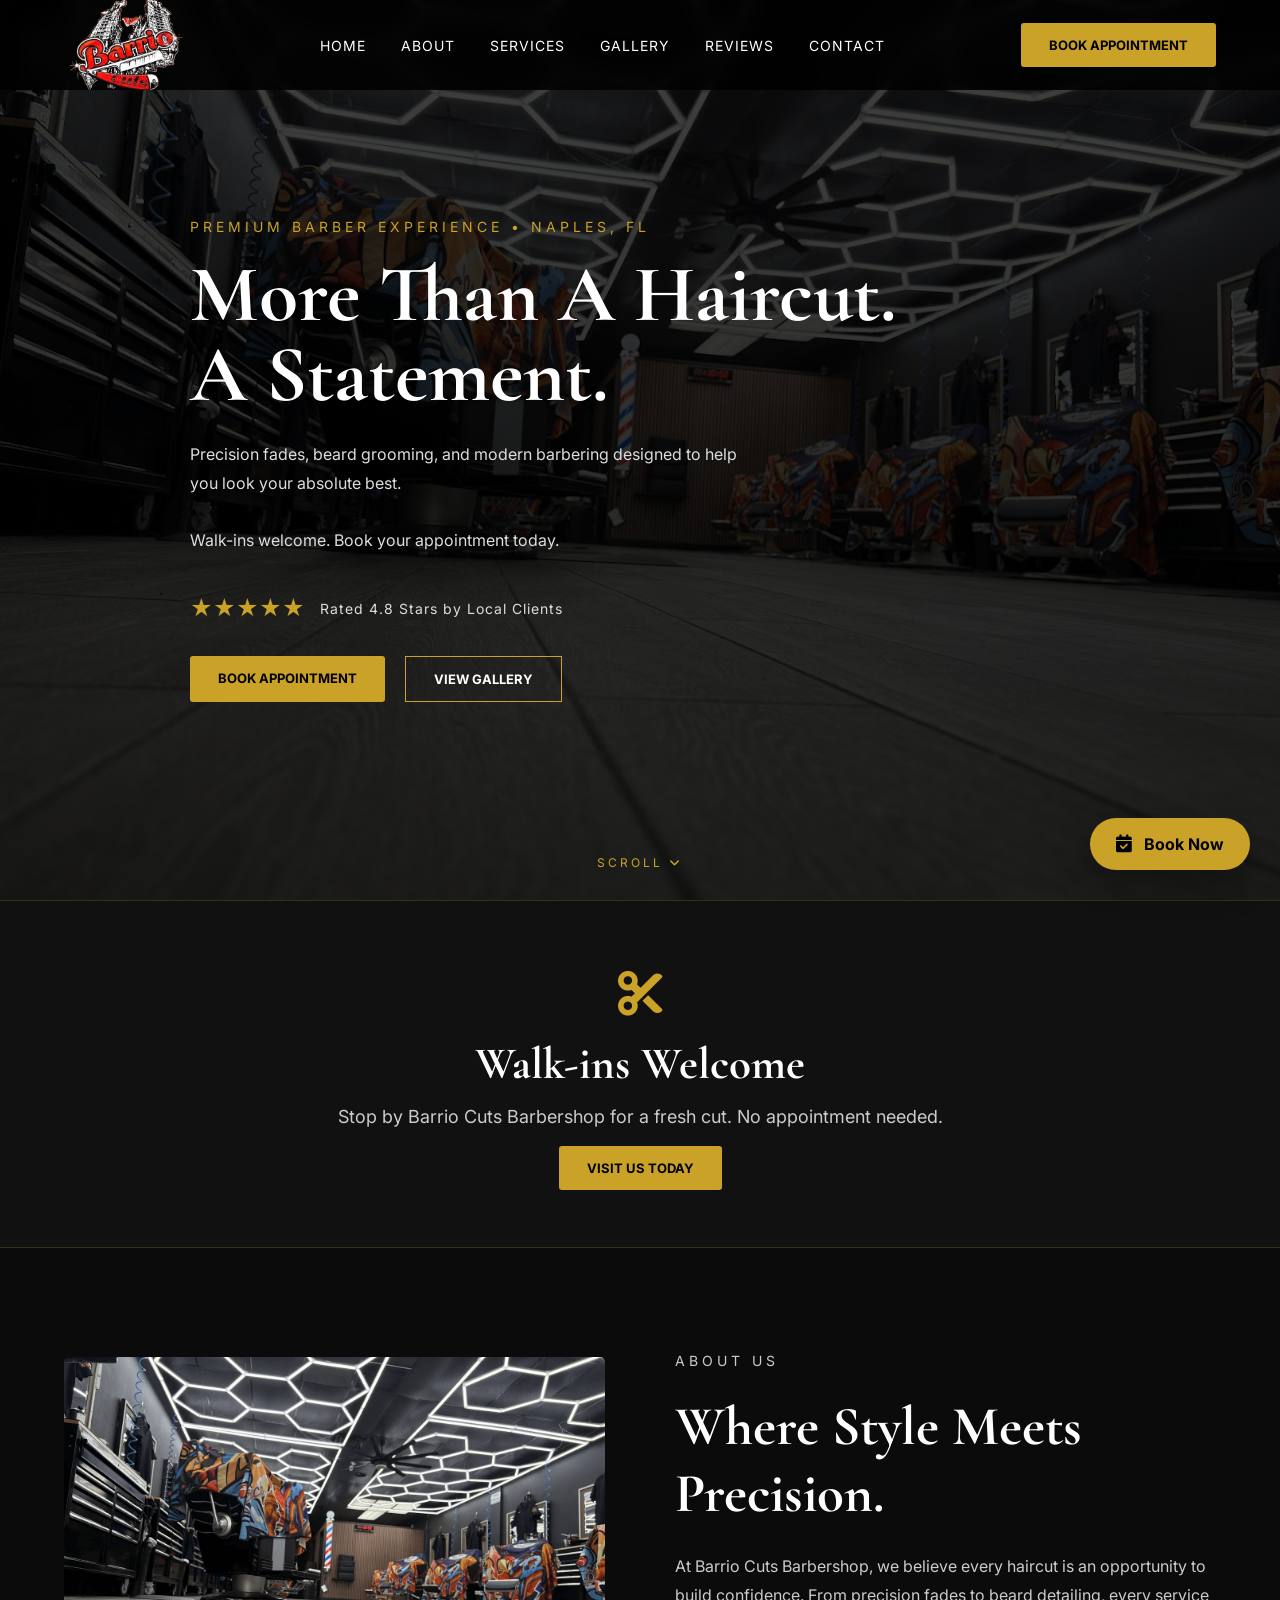
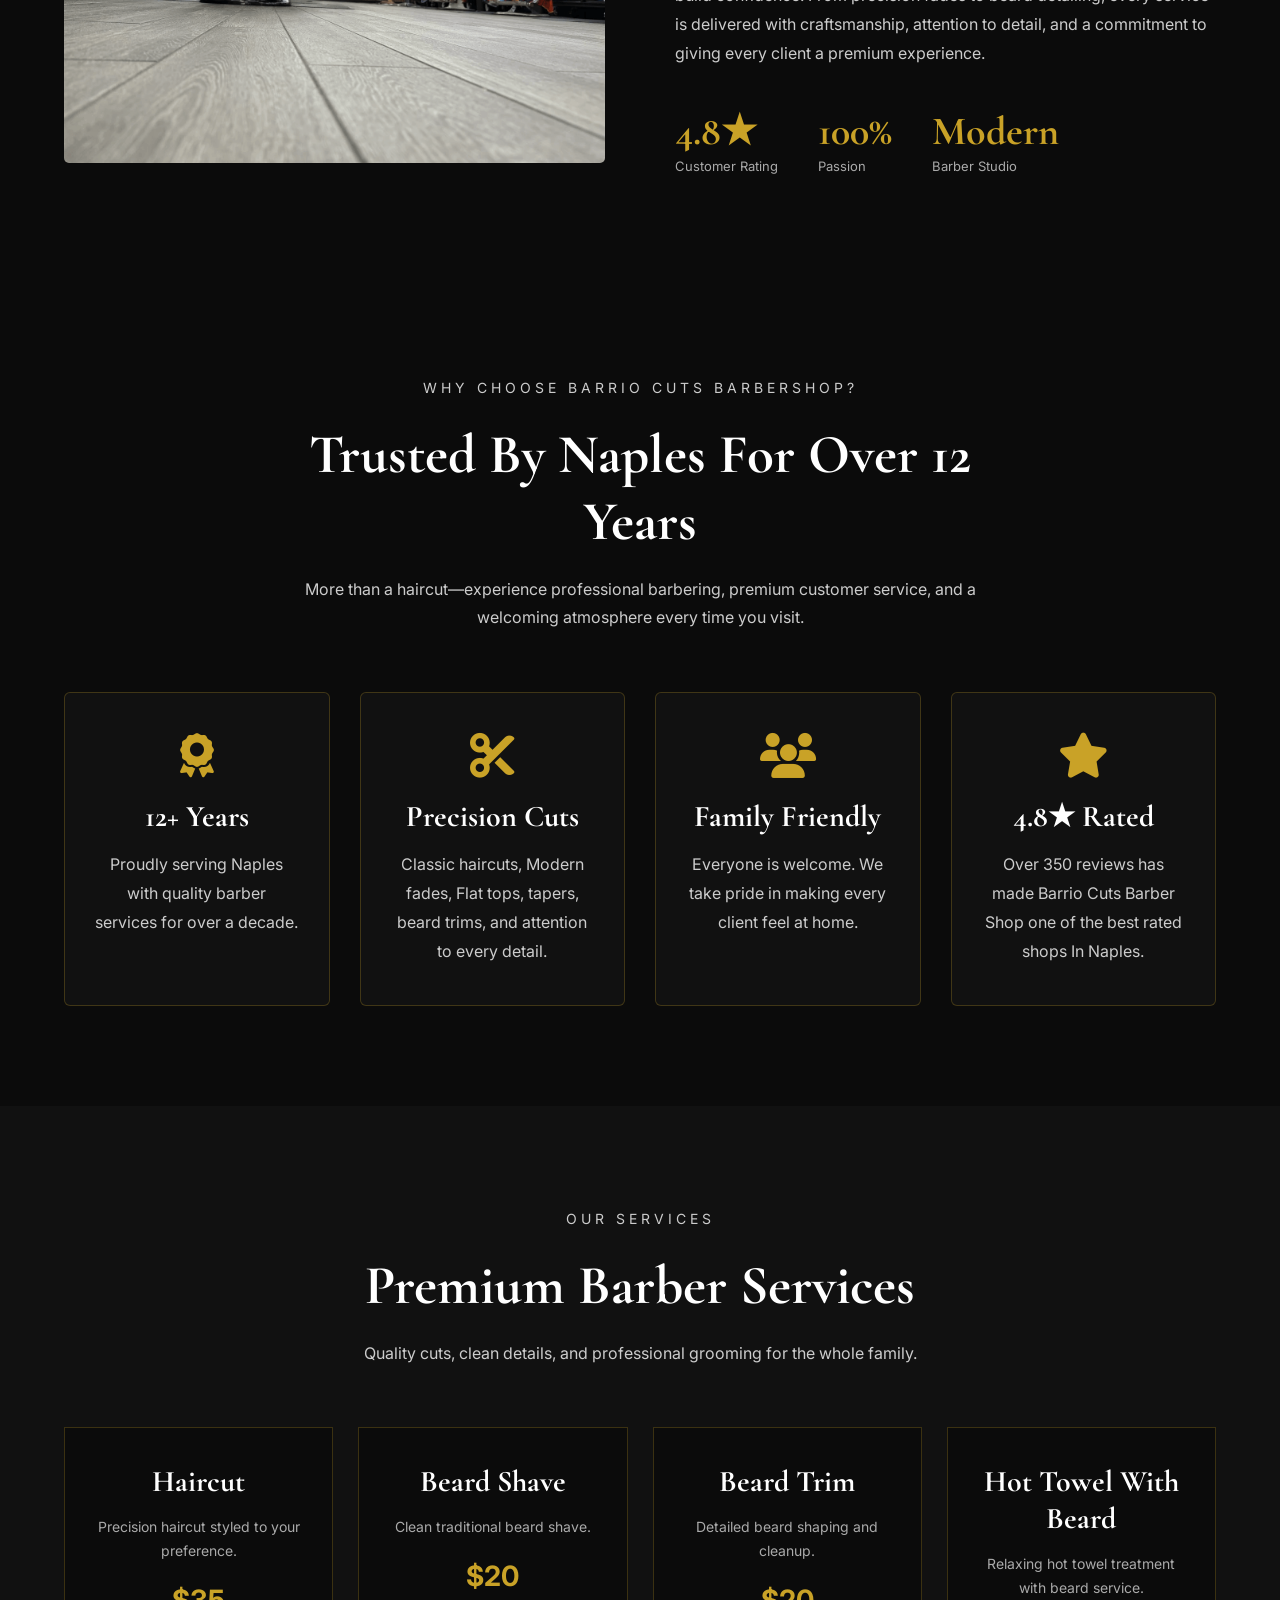
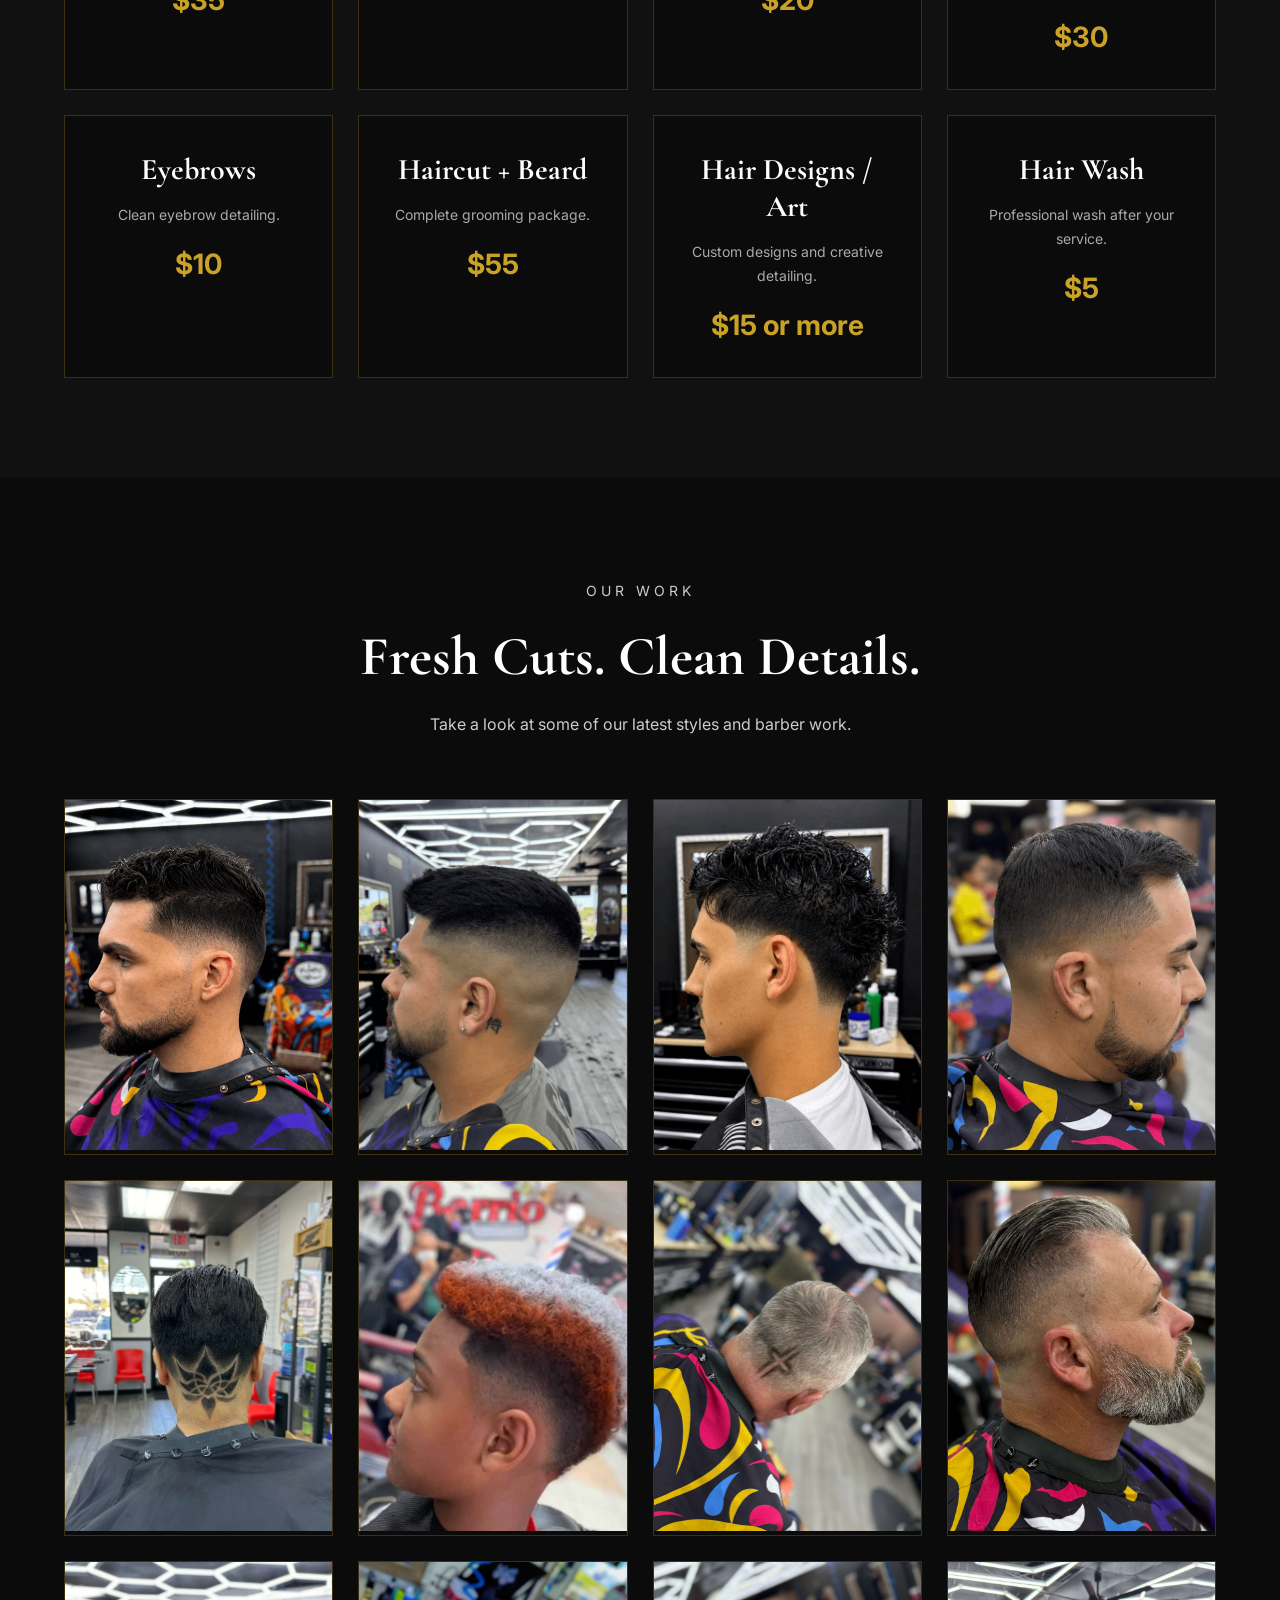
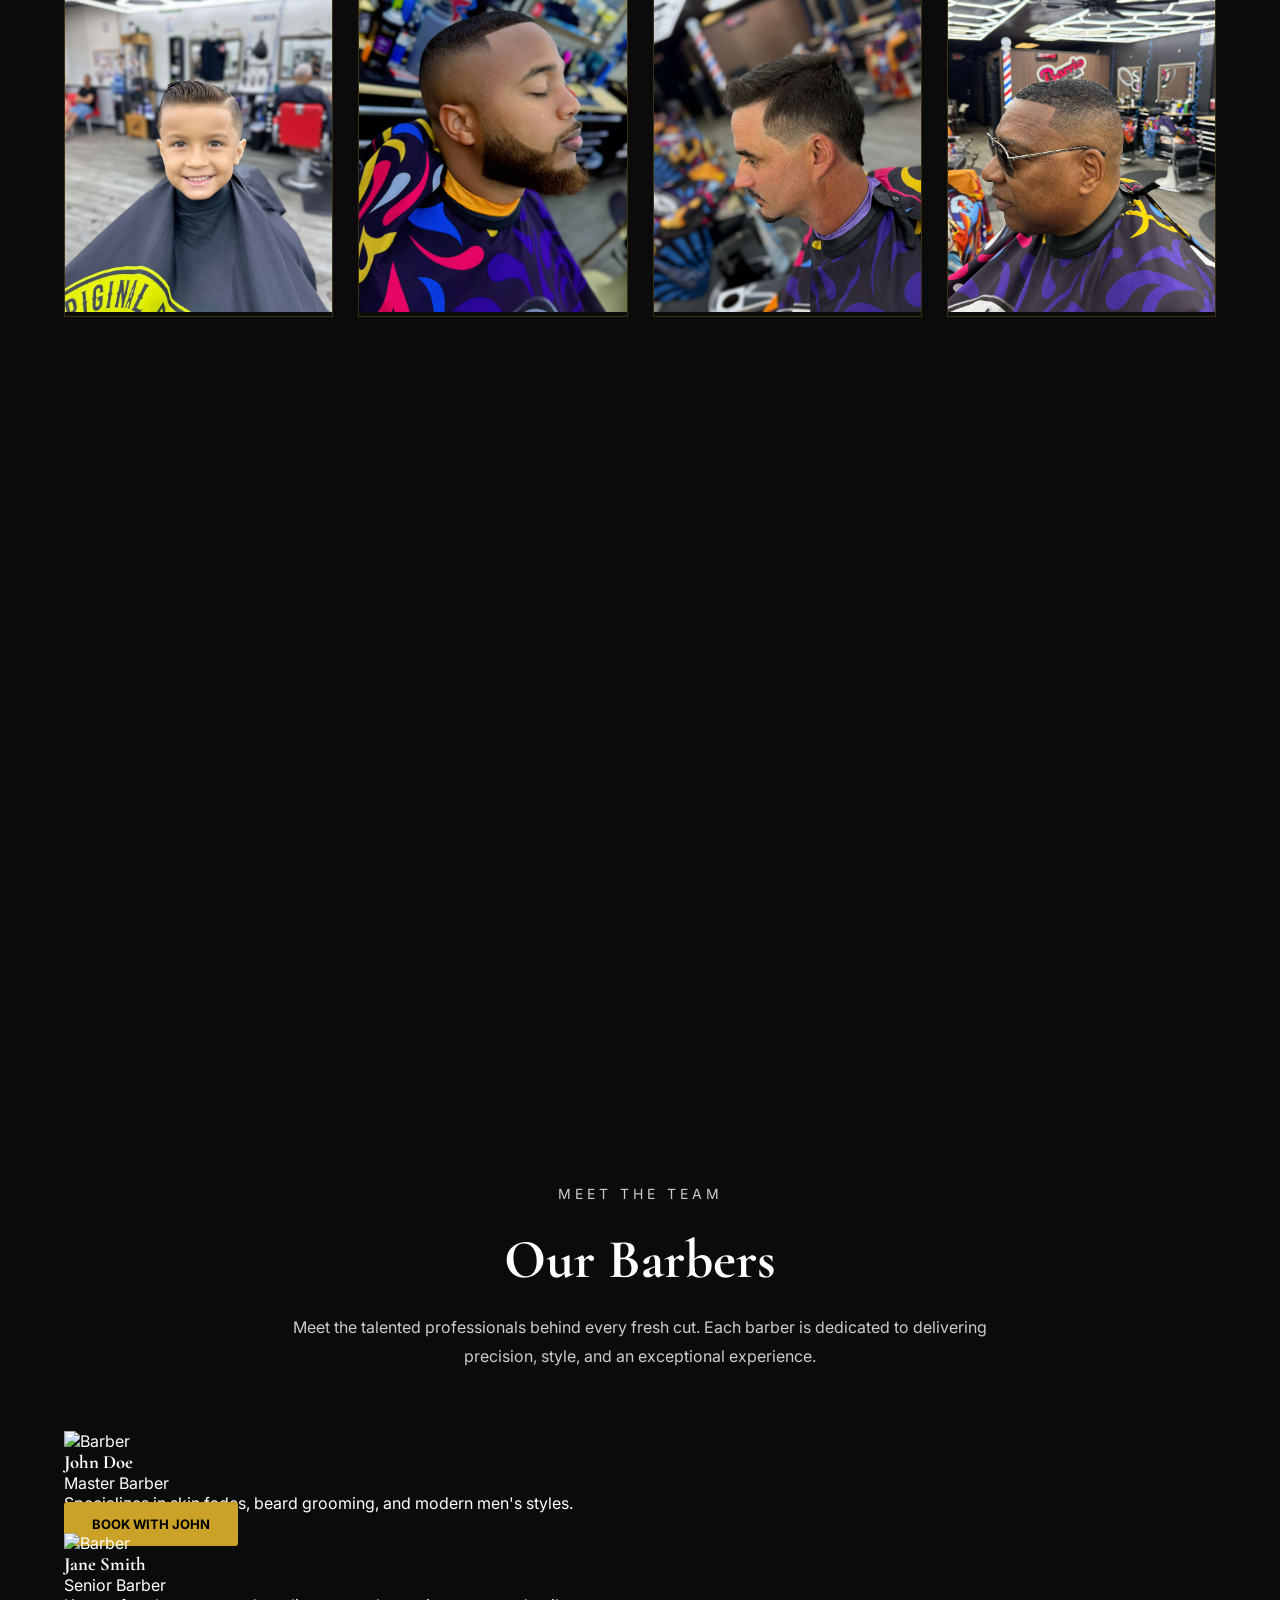
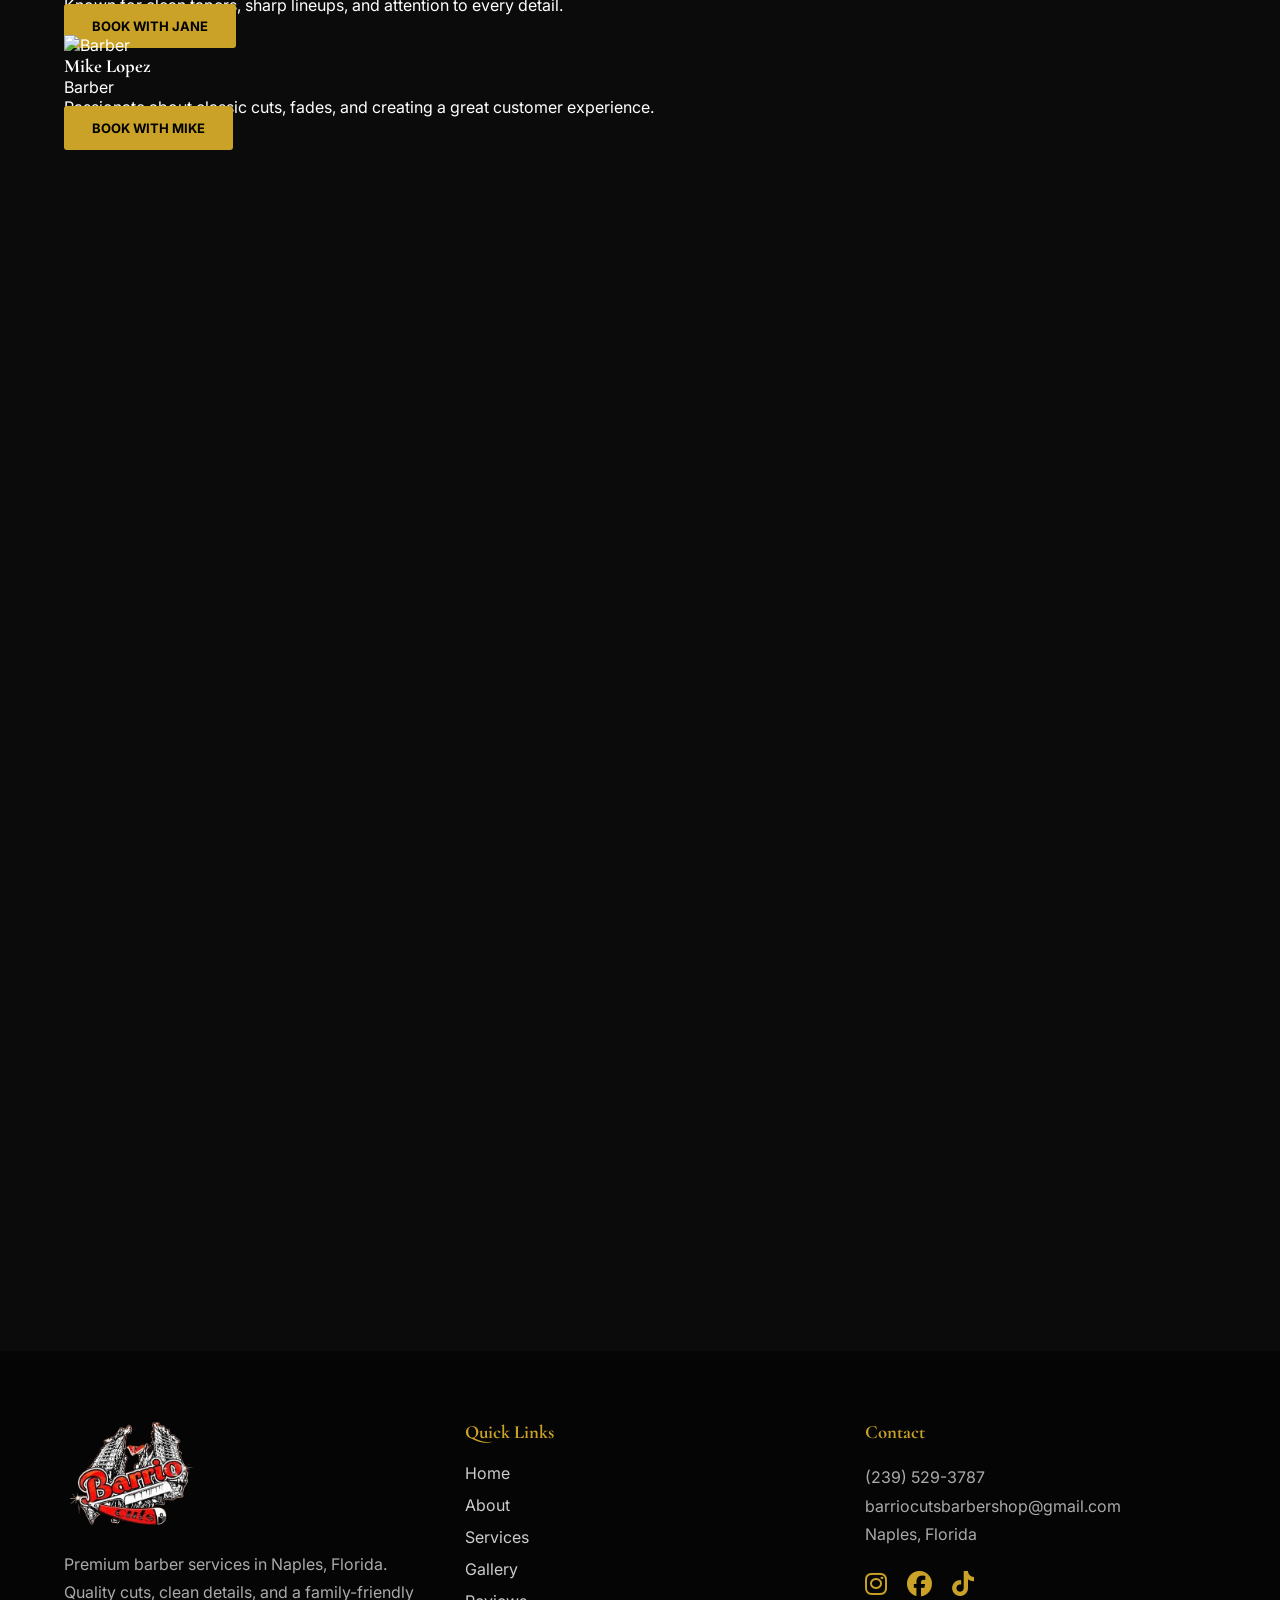
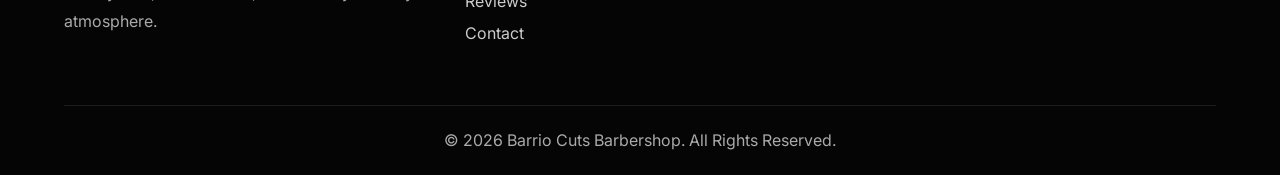
==== commit fd20f085: "Update index.html" ====
--- a/index.html
+++ b/index.html
@@ -631,6 +631,104 @@
     </div>
 
 </section>
+    <!--======================
+        MEET THE BARBERS
+=======================-->
+
+<section class="barbers" id="barbers">
+
+    <div class="container">
+
+        <div class="section-title">
+
+            <p class="section-tag">MEET THE TEAM</p>
+
+            <h2>Our Barbers</h2>
+
+            <p>
+                Meet the talented professionals behind every fresh cut.
+                Each barber is dedicated to delivering precision,
+                style, and an exceptional experience.
+            </p>
+
+        </div>
+
+        <div class="barber-grid">
+
+            <!-- Barber 1 -->
+
+            <div class="barber-card">
+
+                <img src="images/barber1.jpg" alt="Barber">
+
+                <h3>John Doe</h3>
+
+                <span>Master Barber</span>
+
+                <p>
+                    Specializes in skin fades, beard grooming,
+                    and modern men's styles.
+                </p>
+
+                <a href="https://booksy.com/"
+                   target="_blank"
+                   class="primary-btn">
+                    Book with John
+                </a>
+
+            </div>
+
+            <!-- Barber 2 -->
+
+            <div class="barber-card">
+
+                <img src="images/barber2.jpg" alt="Barber">
+
+                <h3>Jane Smith</h3>
+
+                <span>Senior Barber</span>
+
+                <p>
+                    Known for clean tapers, sharp lineups,
+                    and attention to every detail.
+                </p>
+
+                <a href="https://booksy.com/"
+                   target="_blank"
+                   class="primary-btn">
+                    Book with Jane
+                </a>
+
+            </div>
+
+            <!-- Barber 3 -->
+
+            <div class="barber-card">
+
+                <img src="images/barber3.jpg" alt="Barber">
+
+                <h3>Mike Lopez</h3>
+
+                <span>Barber</span>
+
+                <p>
+                    Passionate about classic cuts,
+                    fades, and creating a great customer experience.
+                </p>
+
+                <a href="https://booksy.com/"
+                   target="_blank"
+                   class="primary-btn">
+                    Book with Mike
+                </a>
+
+            </div>
+
+        </div>
+
+    </div>
+
+</section>
 <!--======================
         BOOKING / CONTACT
 =======================-->
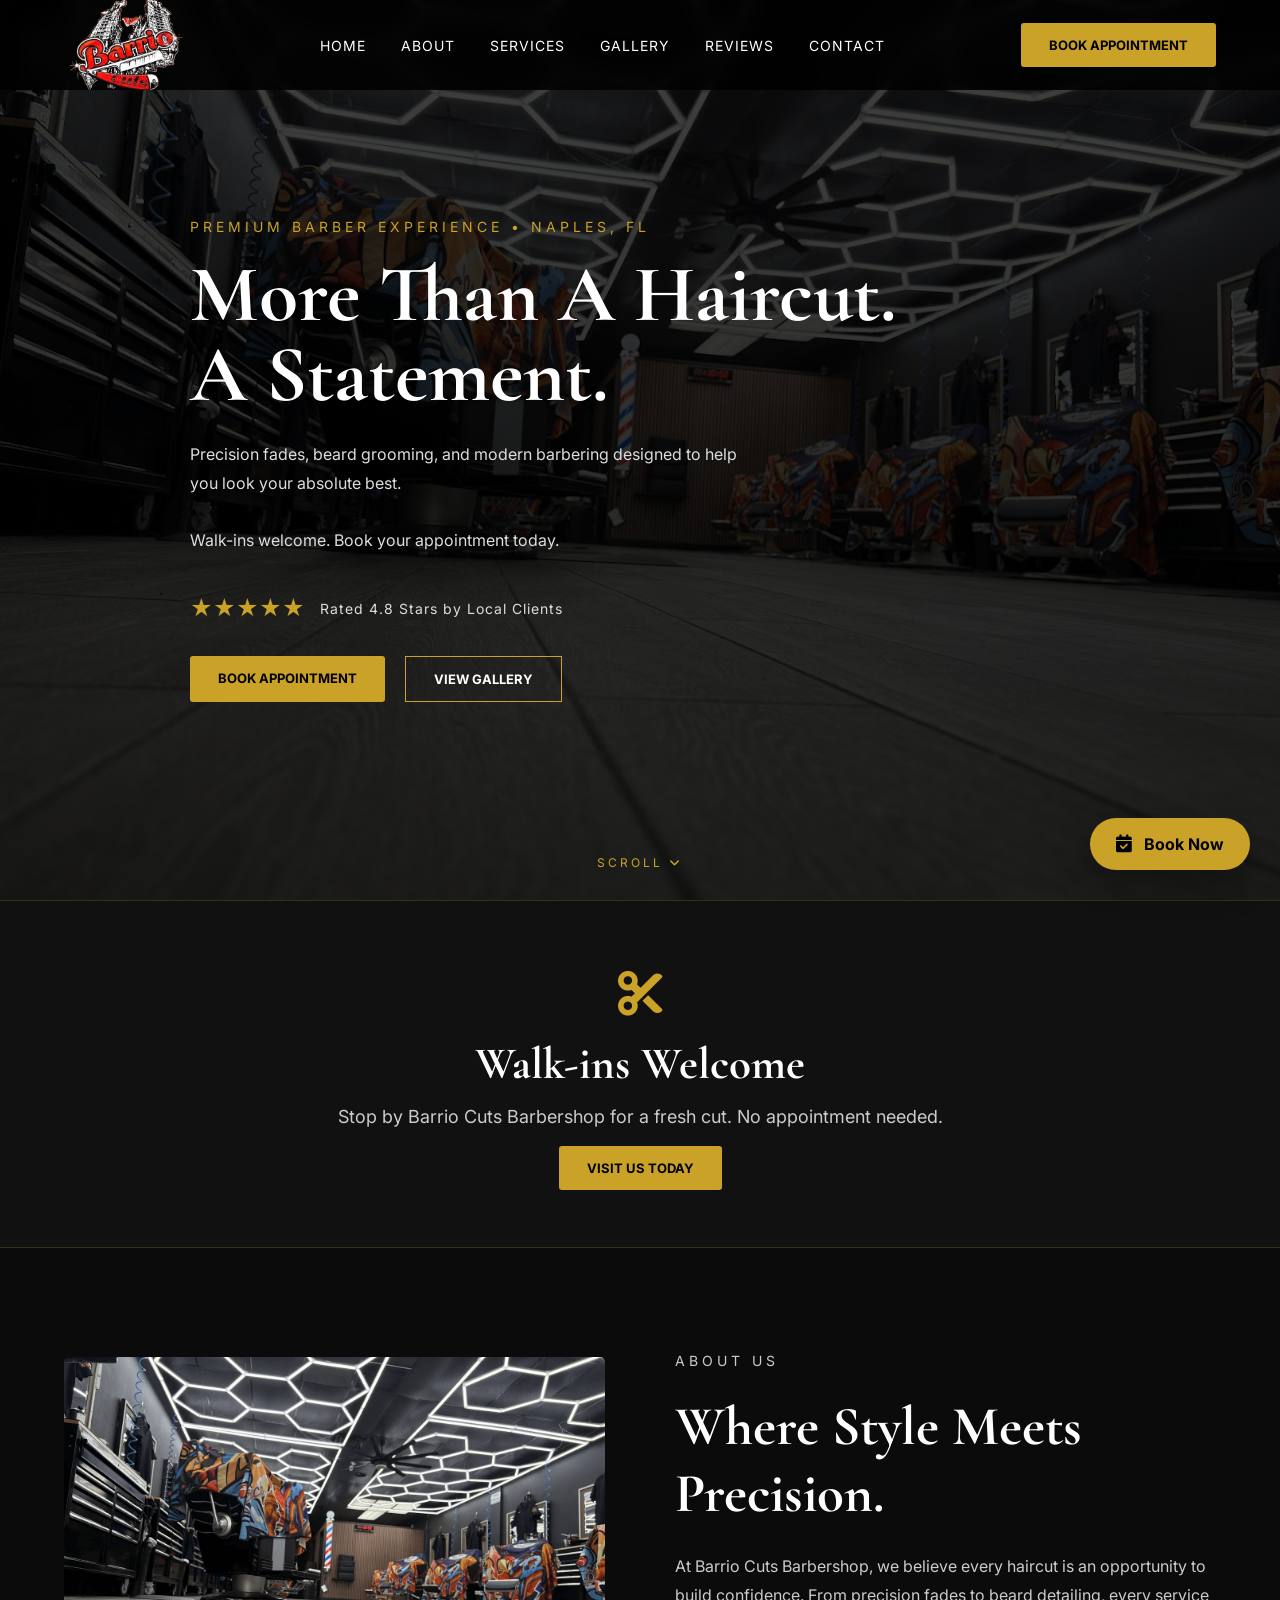
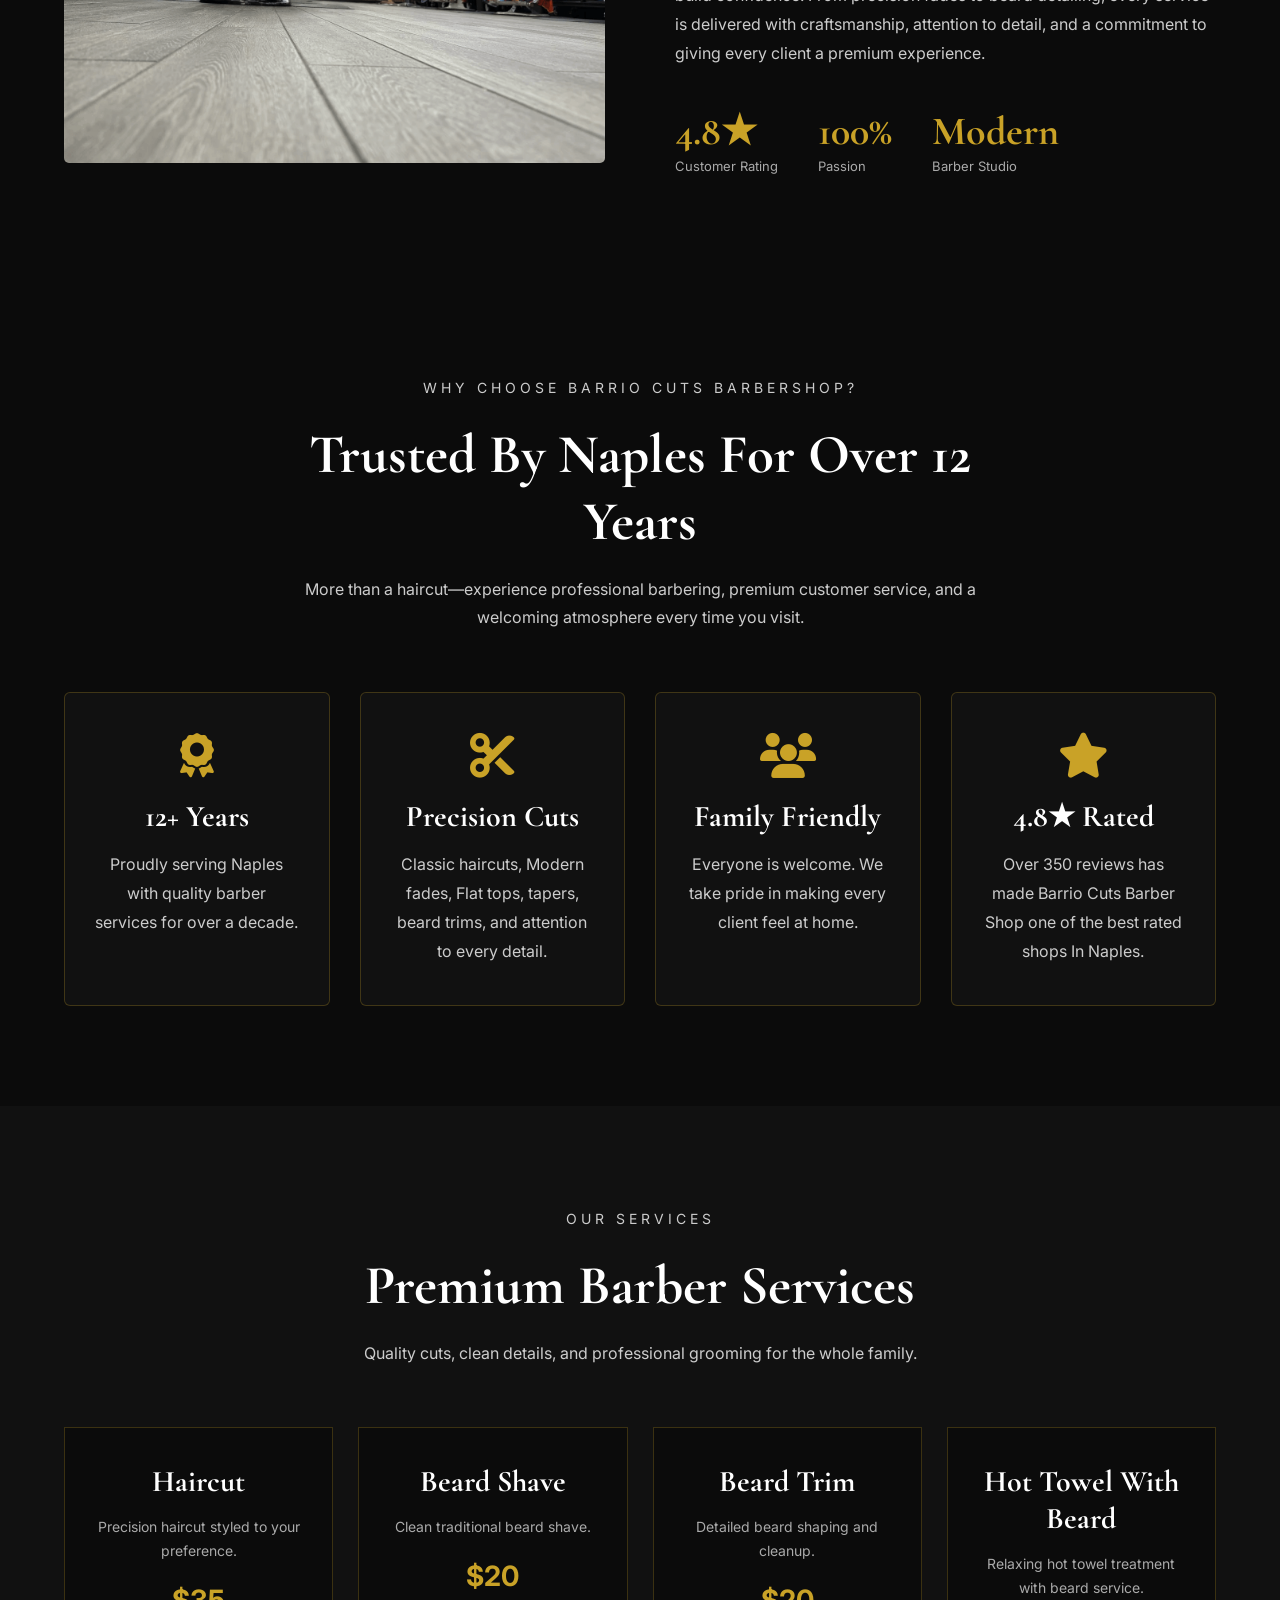
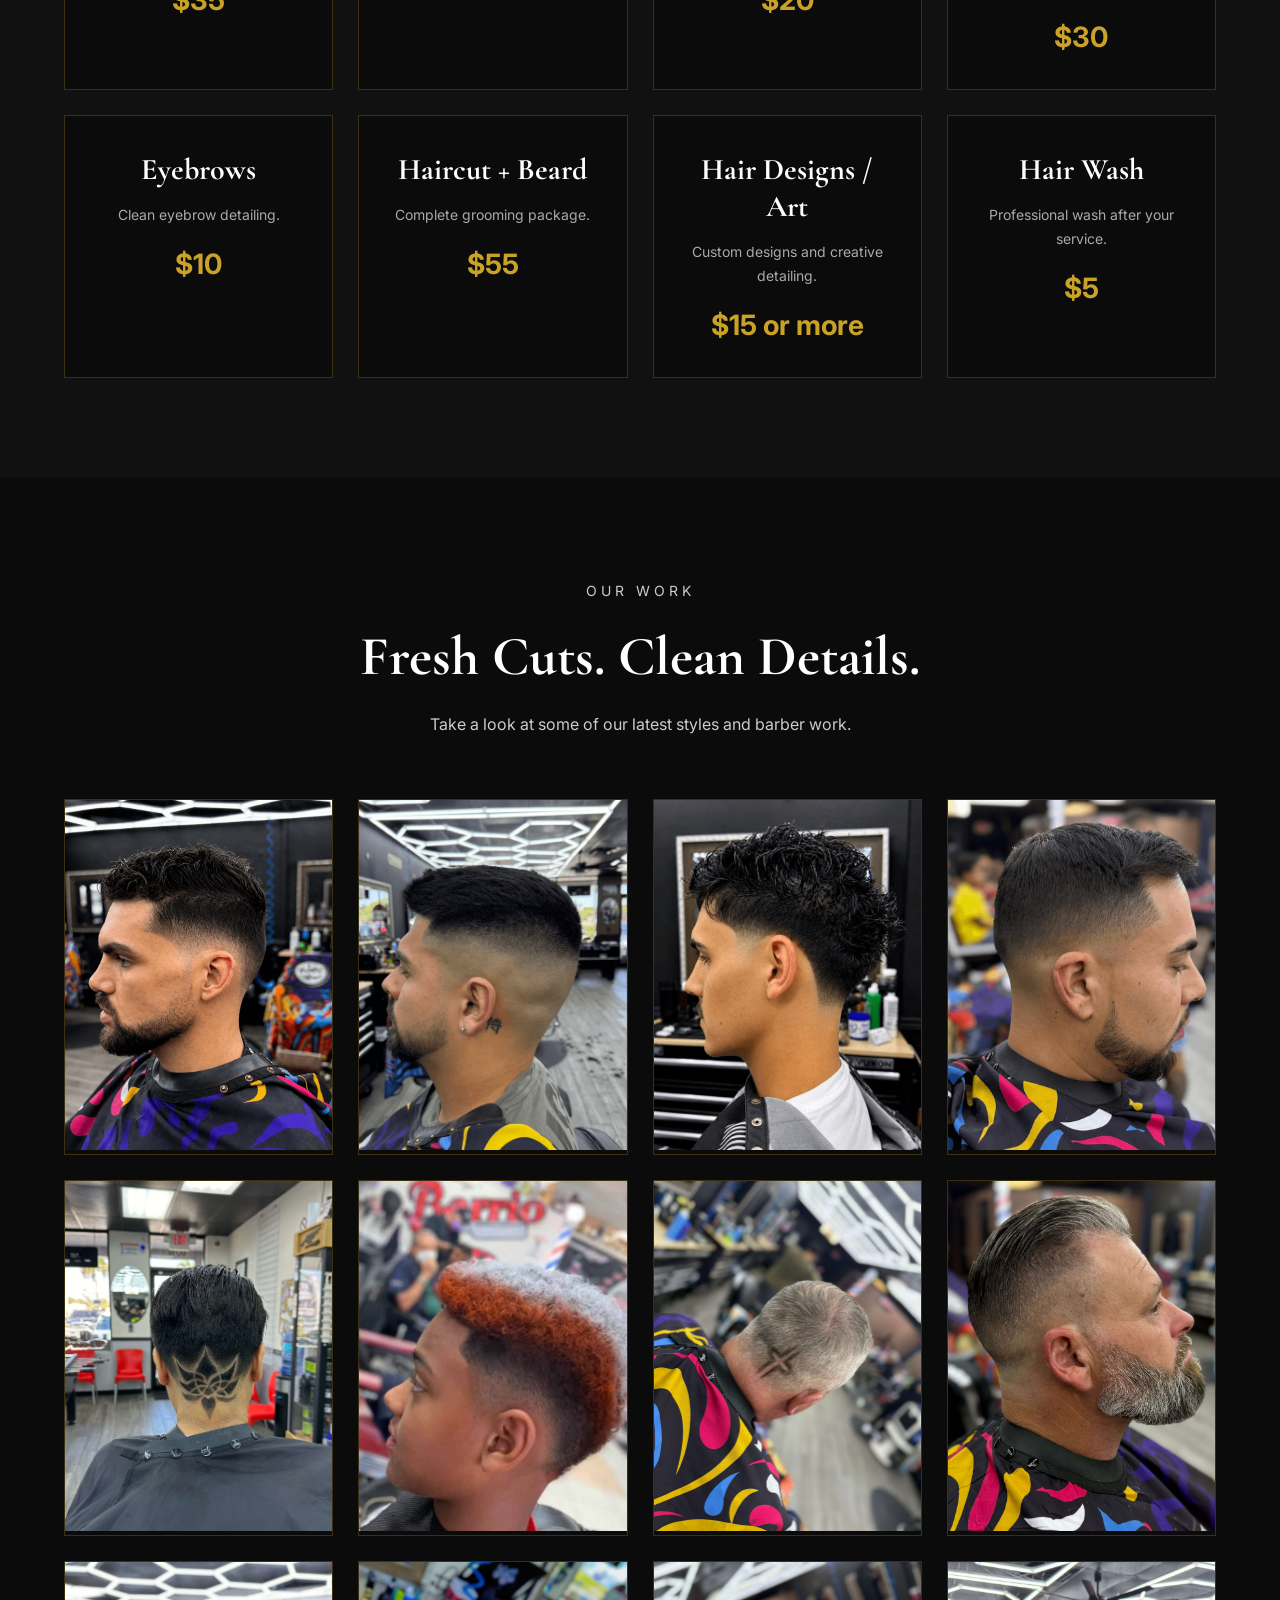
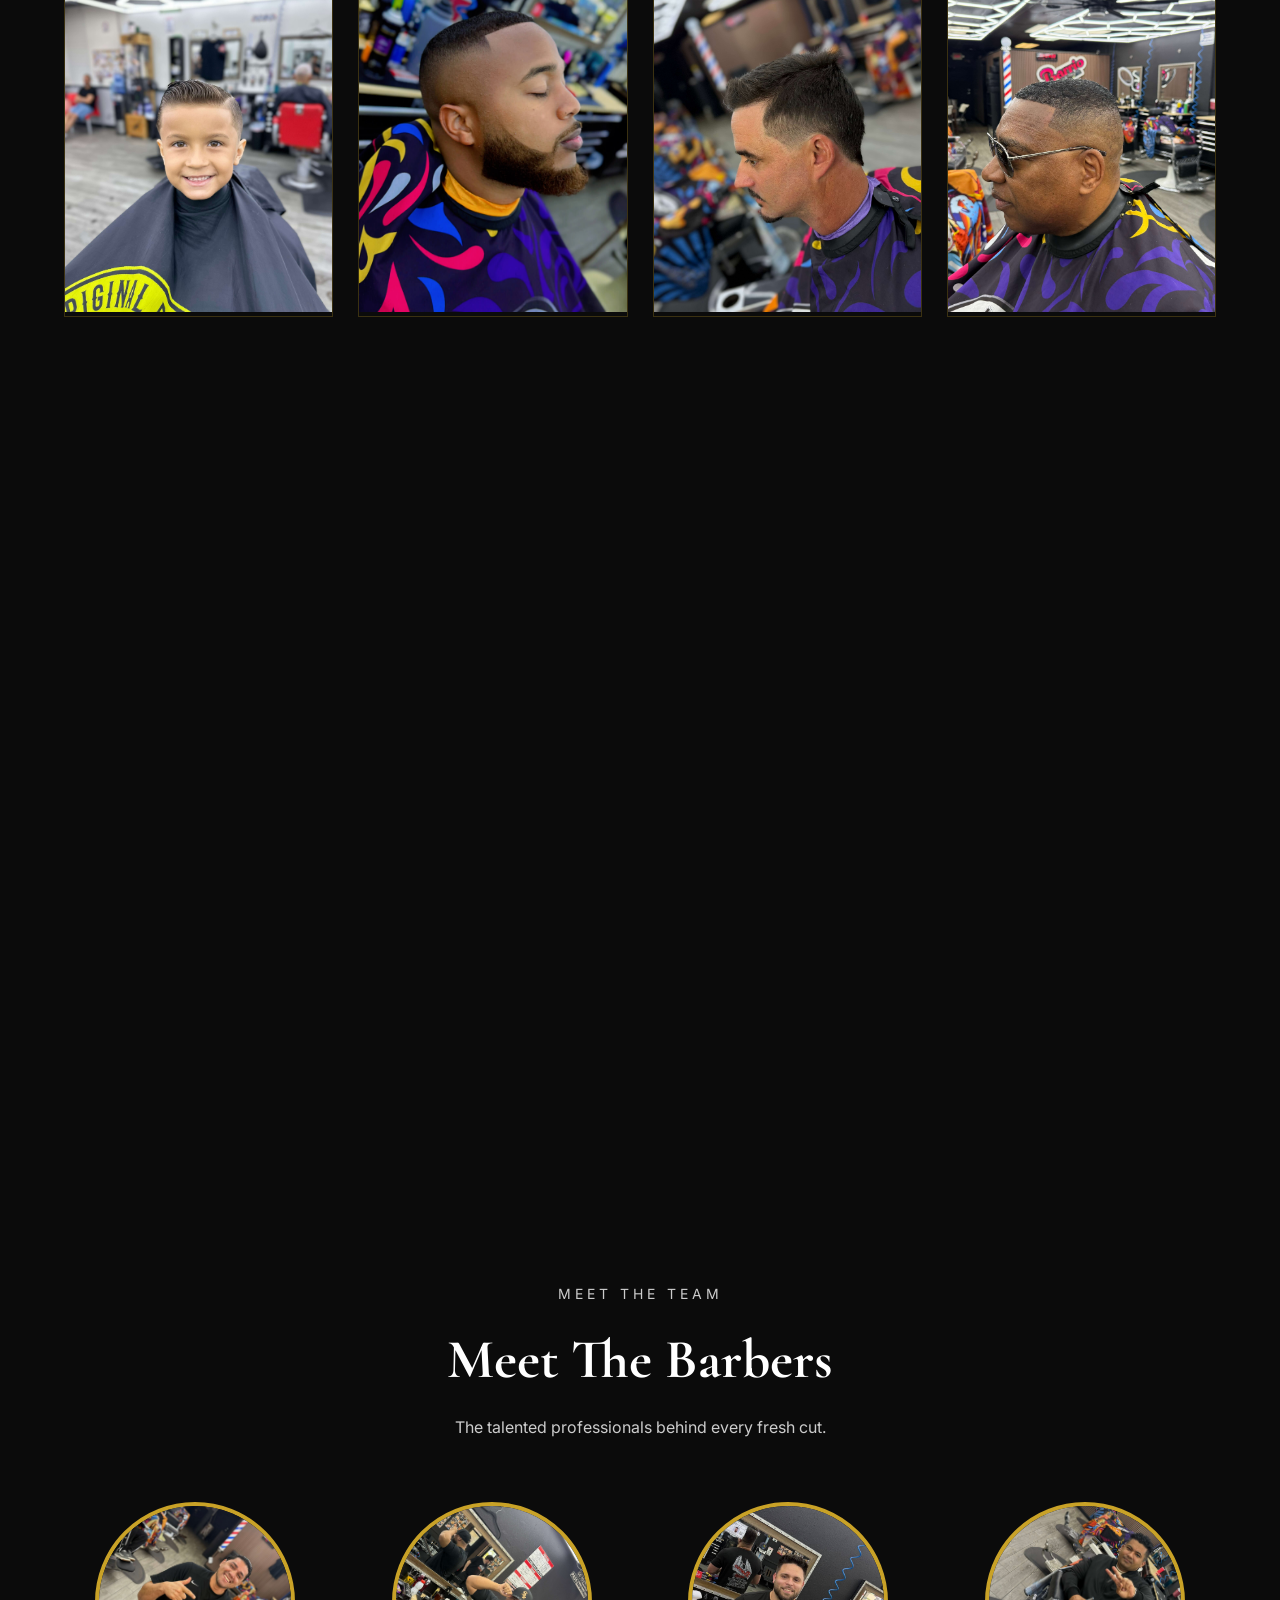
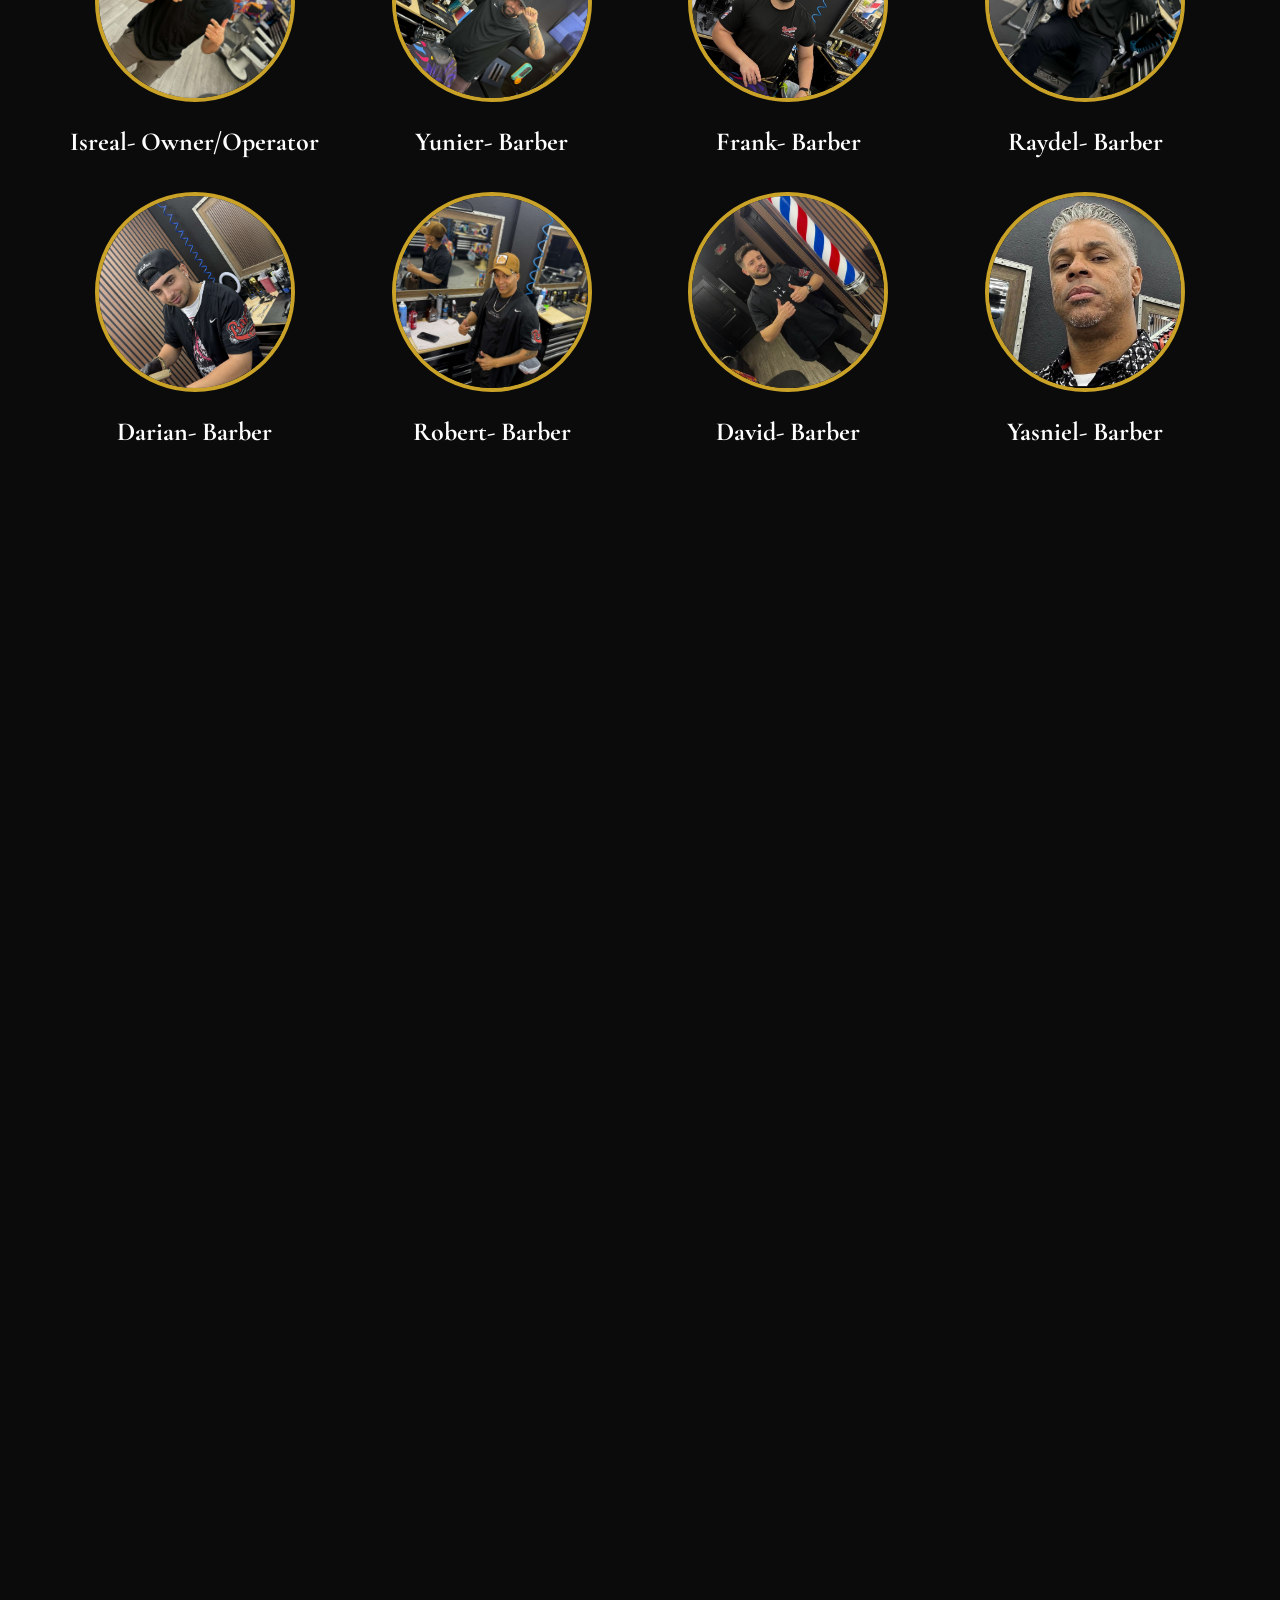
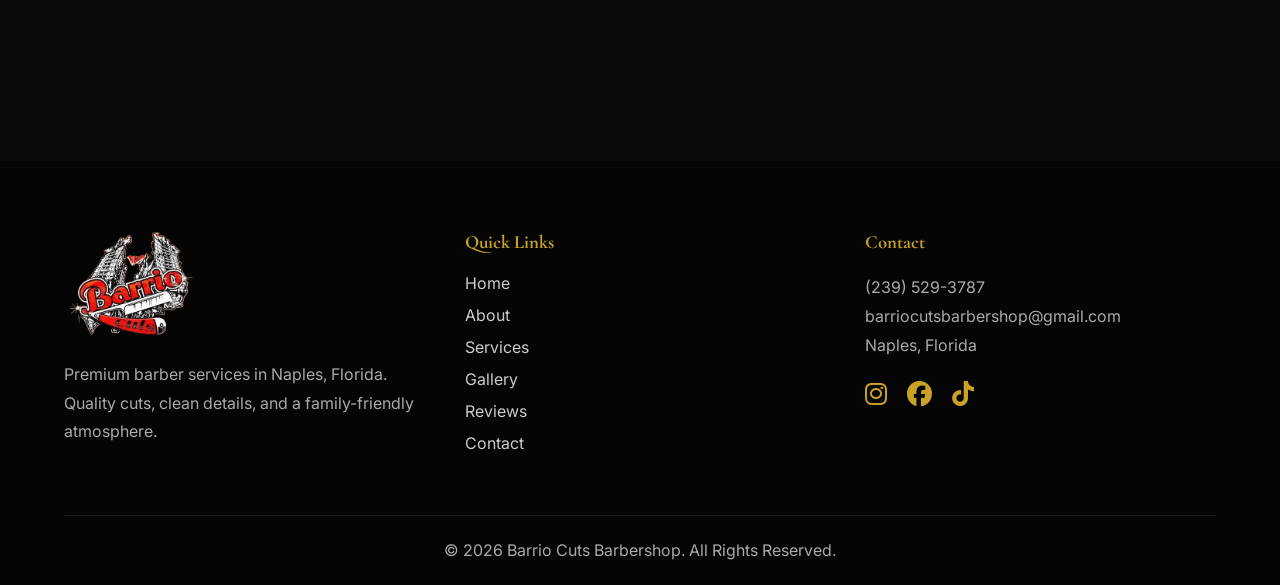
==== commit 271331c4: "Add files via upload" ====
--- a/index.html
+++ b/index.html
@@ -631,7 +631,9 @@
     </div>
 
 </section>
-    <!--======================
+                    </p>
+
+ <!--======================
         MEET THE BARBERS
 =======================-->
 
@@ -643,83 +645,61 @@
 
             <p class="section-tag">MEET THE TEAM</p>
 
-            <h2>Our Barbers</h2>
+            <h2>Meet The Barbers</h2>
 
             <p>
-                Meet the talented professionals behind every fresh cut.
-                Each barber is dedicated to delivering precision,
-                style, and an exceptional experience.
+                The talented professionals behind every fresh cut.
             </p>
 
         </div>
 
         <div class="barber-grid">
 
-            <!-- Barber 1 -->
-
             <div class="barber-card">
-
-                <img src="images/barber1.jpg" alt="Barber">
-
-                <h3>John Doe</h3>
-
-                <span>Master Barber</span>
-
-                <p>
-                    Specializes in skin fades, beard grooming,
-                    and modern men's styles.
-                </p>
-
-                <a href="https://booksy.com/"
-                   target="_blank"
-                   class="primary-btn">
-                    Book with John
-                </a>
-
-            </div>
-
-            <!-- Barber 2 -->
+                <img src="images/barber1.jpg" alt="Barber 1">
+                <h3>Isreal- Owner/Operator</h3>
+            </div>
 
             <div class="barber-card">
-
-                <img src="images/barber2.jpg" alt="Barber">
-
-                <h3>Jane Smith</h3>
-
-                <span>Senior Barber</span>
-
-                <p>
-                    Known for clean tapers, sharp lineups,
-                    and attention to every detail.
-                </p>
-
-                <a href="https://booksy.com/"
-                   target="_blank"
-                   class="primary-btn">
-                    Book with Jane
-                </a>
-
-            </div>
-
-            <!-- Barber 3 -->
+                <img src="images/barber2.jpg" alt="Barber 2">
+                <h3>Yunier- Barber</h3>
+            </div>
 
             <div class="barber-card">
-
-                <img src="images/barber3.jpg" alt="Barber">
-
-                <h3>Mike Lopez</h3>
-
-                <span>Barber</span>
-
-                <p>
-                    Passionate about classic cuts,
-                    fades, and creating a great customer experience.
-                </p>
-
-                <a href="https://booksy.com/"
-                   target="_blank"
-                   class="primary-btn">
-                    Book with Mike
+                <img src="images/barber3.jpg" alt="Barber 3">
+                <h3>Frank- Barber</h3>
+            </div>
+
+            <div class="barber-card">
+                <img src="images/barber4.jpg" alt="Barber 4">
+                <h3>Raydel- Barber</h3>
+            </div>
+
+            <div class="barber-card">
+                <img src="images/barber5.jpg" alt="Barber 5">
+                <h3>Darian- Barber</h3>
+            </div>
+
+            <div class="barber-card">
+                <img src="images/barber6.jpg" alt="Barber 6">
+                <h3>Robert- Barber</h3>
+            </div>
+
+            <div class="barber-card">
+                <img src="images/barber7.jpg" alt="Barber 7">
+                <h3>David- Barber</h3>
+            </div>
+
+            <div class="barber-card">
+                <img src="images/barber8.jpg" alt="Barber 8">
+                <h3>Yasniel- Barber</h3>
+            </div>
+
+        </div>
+
+    </div>
+
+</section>
                 </a>
 
             </div>
--- a/style.css
+++ b/style.css
@@ -1160,6 +1160,129 @@
         align-items:flex-start;
         gap:5px;
 
-    }
-
-}+    }/* =========================
+   BARBERS SECTION
+========================= */
+
+.barbers{
+    padding:100px 0;
+    background:#0b0b0b;
+}
+
+.barber-grid{
+    display:grid;
+    grid-template-columns:repeat(3,1fr);
+    gap:35px;
+}
+
+.barber-card{
+    background:#111;
+    border:1px solid rgba(201,162,39,.25);
+    padding:40px 30px;
+    text-align:center;
+    transition:.35s;
+    border-radius:8px;
+}
+
+.barber-card:hover{
+    transform:translateY(-10px);
+    border-color:#c9a227;
+}
+
+.barber-card img{
+    width:180px;
+    height:180px;
+    object-fit:cover;
+    border-radius:50%;
+    border:4px solid #c9a227;
+    margin-bottom:25px;
+}
+
+.barber-card h3{
+    font-size:32px;
+    margin-bottom:10px;
+}
+
+.barber-card span{
+    display:block;
+    color:#c9a227;
+    text-transform:uppercase;
+    letter-spacing:2px;
+    font-size:13px;
+    margin-bottom:20px;
+}
+
+.barber-card p{
+    color:#ccc;
+    line-height:1.8;
+    margin-bottom:30px;
+}
+
+@media(max-width:900px){
+
+    .barber-grid{
+        grid-template-columns:1fr;
+    }
+
+}
+
+}/* =========================
+   MEET THE BARBERS
+========================= */
+
+.barbers{
+    padding:100px 0;
+    background:#0b0b0b;
+}
+
+.barber-grid{
+    display:grid;
+    grid-template-columns:repeat(4,1fr);
+    gap:35px;
+}
+
+.barber-card{
+    text-align:center;
+    transition:.35s;
+}
+
+.barber-card img{
+    width:200px;
+    height:200px;
+    object-fit:cover;
+    border-radius:50%;
+    border:4px solid #c9a227;
+    transition:.35s;
+}
+
+.barber-card:hover img{
+    transform:scale(1.05);
+    border-color:#fff;
+}
+
+.barber-card h3{
+    margin-top:20px;
+    font-size:26px;
+    color:#fff;
+}
+
+@media(max-width:1000px){
+
+    .barber-grid{
+        grid-template-columns:repeat(2,1fr);
+    }
+
+}
+
+@media(max-width:600px){
+
+    .barber-grid{
+        grid-template-columns:1fr;
+    }
+
+    .barber-card img{
+        width:180px;
+        height:180px;
+    }
+
+}
--- a/style.css
+++ b/style.css
@@ -1160,6 +1160,129 @@
         align-items:flex-start;
         gap:5px;
 
-    }
-
-}+    }/* =========================
+   BARBERS SECTION
+========================= */
+
+.barbers{
+    padding:100px 0;
+    background:#0b0b0b;
+}
+
+.barber-grid{
+    display:grid;
+    grid-template-columns:repeat(3,1fr);
+    gap:35px;
+}
+
+.barber-card{
+    background:#111;
+    border:1px solid rgba(201,162,39,.25);
+    padding:40px 30px;
+    text-align:center;
+    transition:.35s;
+    border-radius:8px;
+}
+
+.barber-card:hover{
+    transform:translateY(-10px);
+    border-color:#c9a227;
+}
+
+.barber-card img{
+    width:180px;
+    height:180px;
+    object-fit:cover;
+    border-radius:50%;
+    border:4px solid #c9a227;
+    margin-bottom:25px;
+}
+
+.barber-card h3{
+    font-size:32px;
+    margin-bottom:10px;
+}
+
+.barber-card span{
+    display:block;
+    color:#c9a227;
+    text-transform:uppercase;
+    letter-spacing:2px;
+    font-size:13px;
+    margin-bottom:20px;
+}
+
+.barber-card p{
+    color:#ccc;
+    line-height:1.8;
+    margin-bottom:30px;
+}
+
+@media(max-width:900px){
+
+    .barber-grid{
+        grid-template-columns:1fr;
+    }
+
+}
+
+}/* =========================
+   MEET THE BARBERS
+========================= */
+
+.barbers{
+    padding:100px 0;
+    background:#0b0b0b;
+}
+
+.barber-grid{
+    display:grid;
+    grid-template-columns:repeat(4,1fr);
+    gap:35px;
+}
+
+.barber-card{
+    text-align:center;
+    transition:.35s;
+}
+
+.barber-card img{
+    width:200px;
+    height:200px;
+    object-fit:cover;
+    border-radius:50%;
+    border:4px solid #c9a227;
+    transition:.35s;
+}
+
+.barber-card:hover img{
+    transform:scale(1.05);
+    border-color:#fff;
+}
+
+.barber-card h3{
+    margin-top:20px;
+    font-size:26px;
+    color:#fff;
+}
+
+@media(max-width:1000px){
+
+    .barber-grid{
+        grid-template-columns:repeat(2,1fr);
+    }
+
+}
+
+@media(max-width:600px){
+
+    .barber-grid{
+        grid-template-columns:1fr;
+    }
+
+    .barber-card img{
+        width:180px;
+        height:180px;
+    }
+
+}
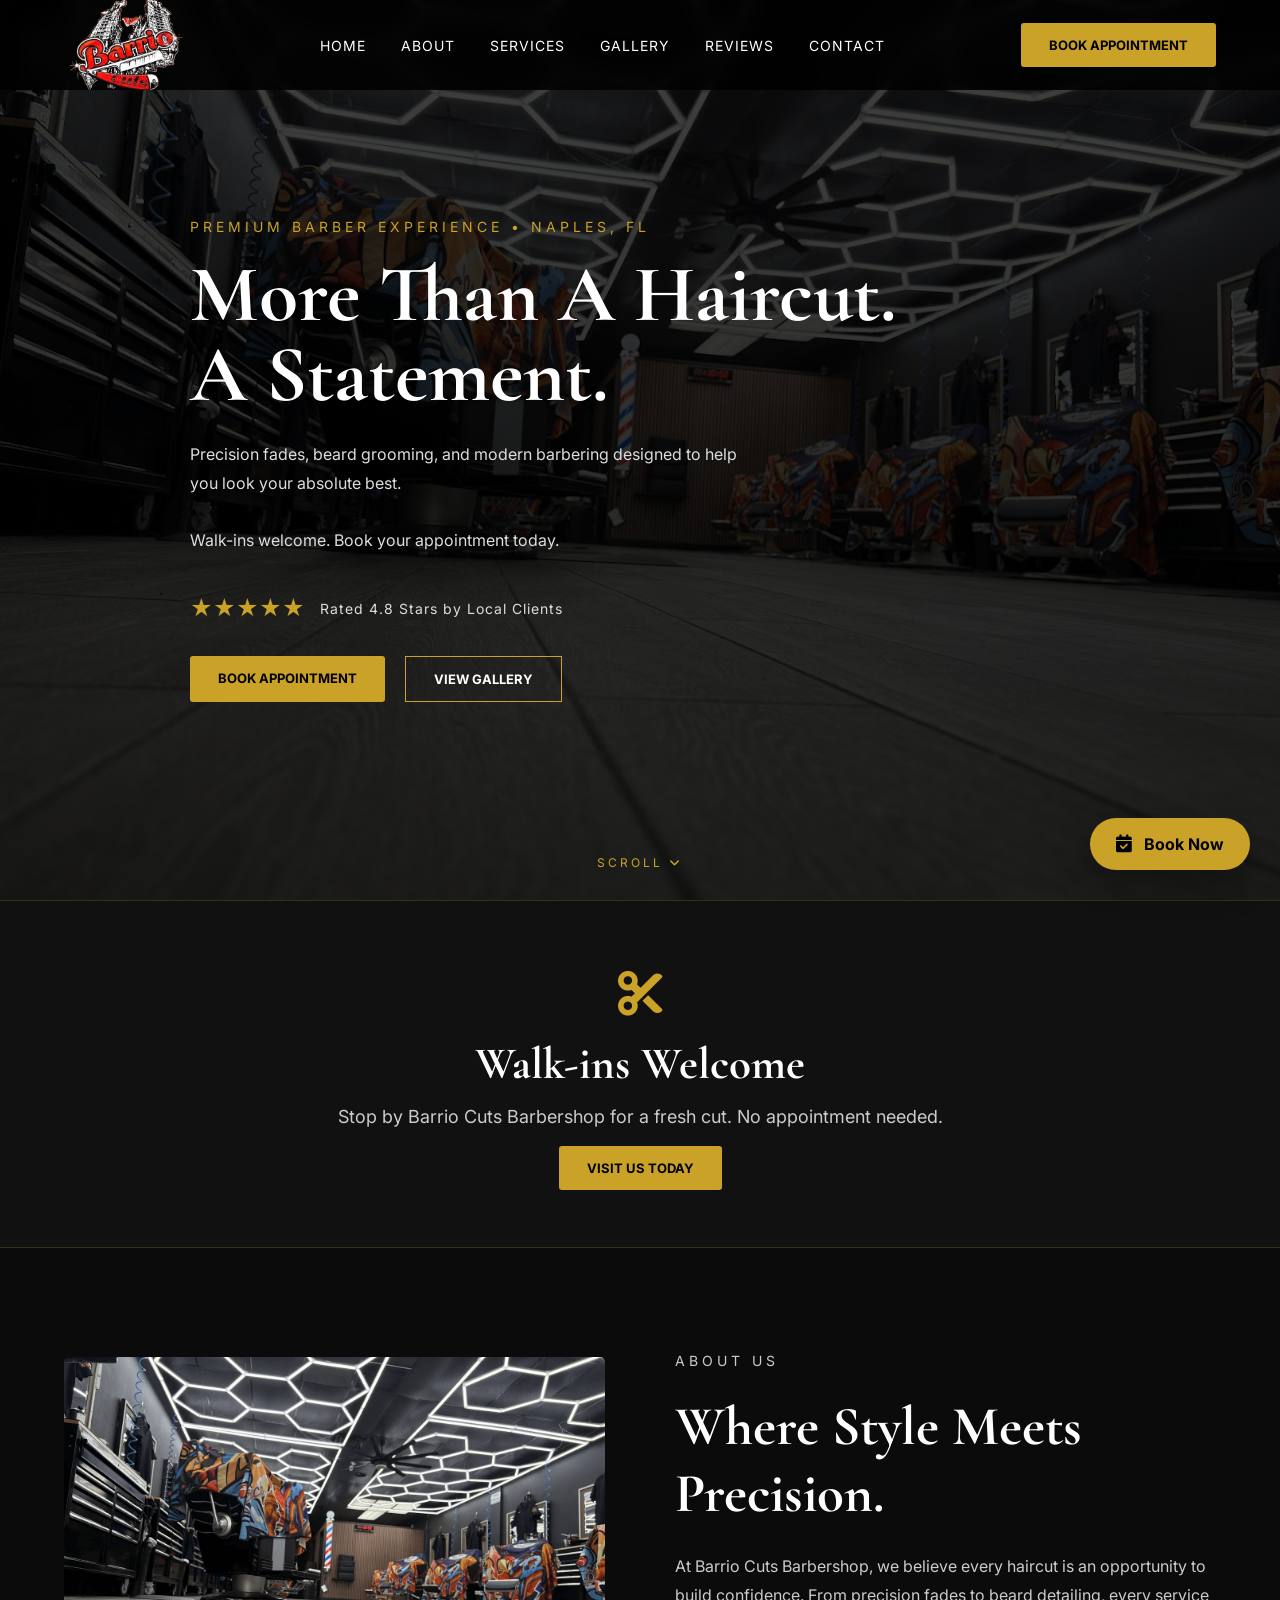
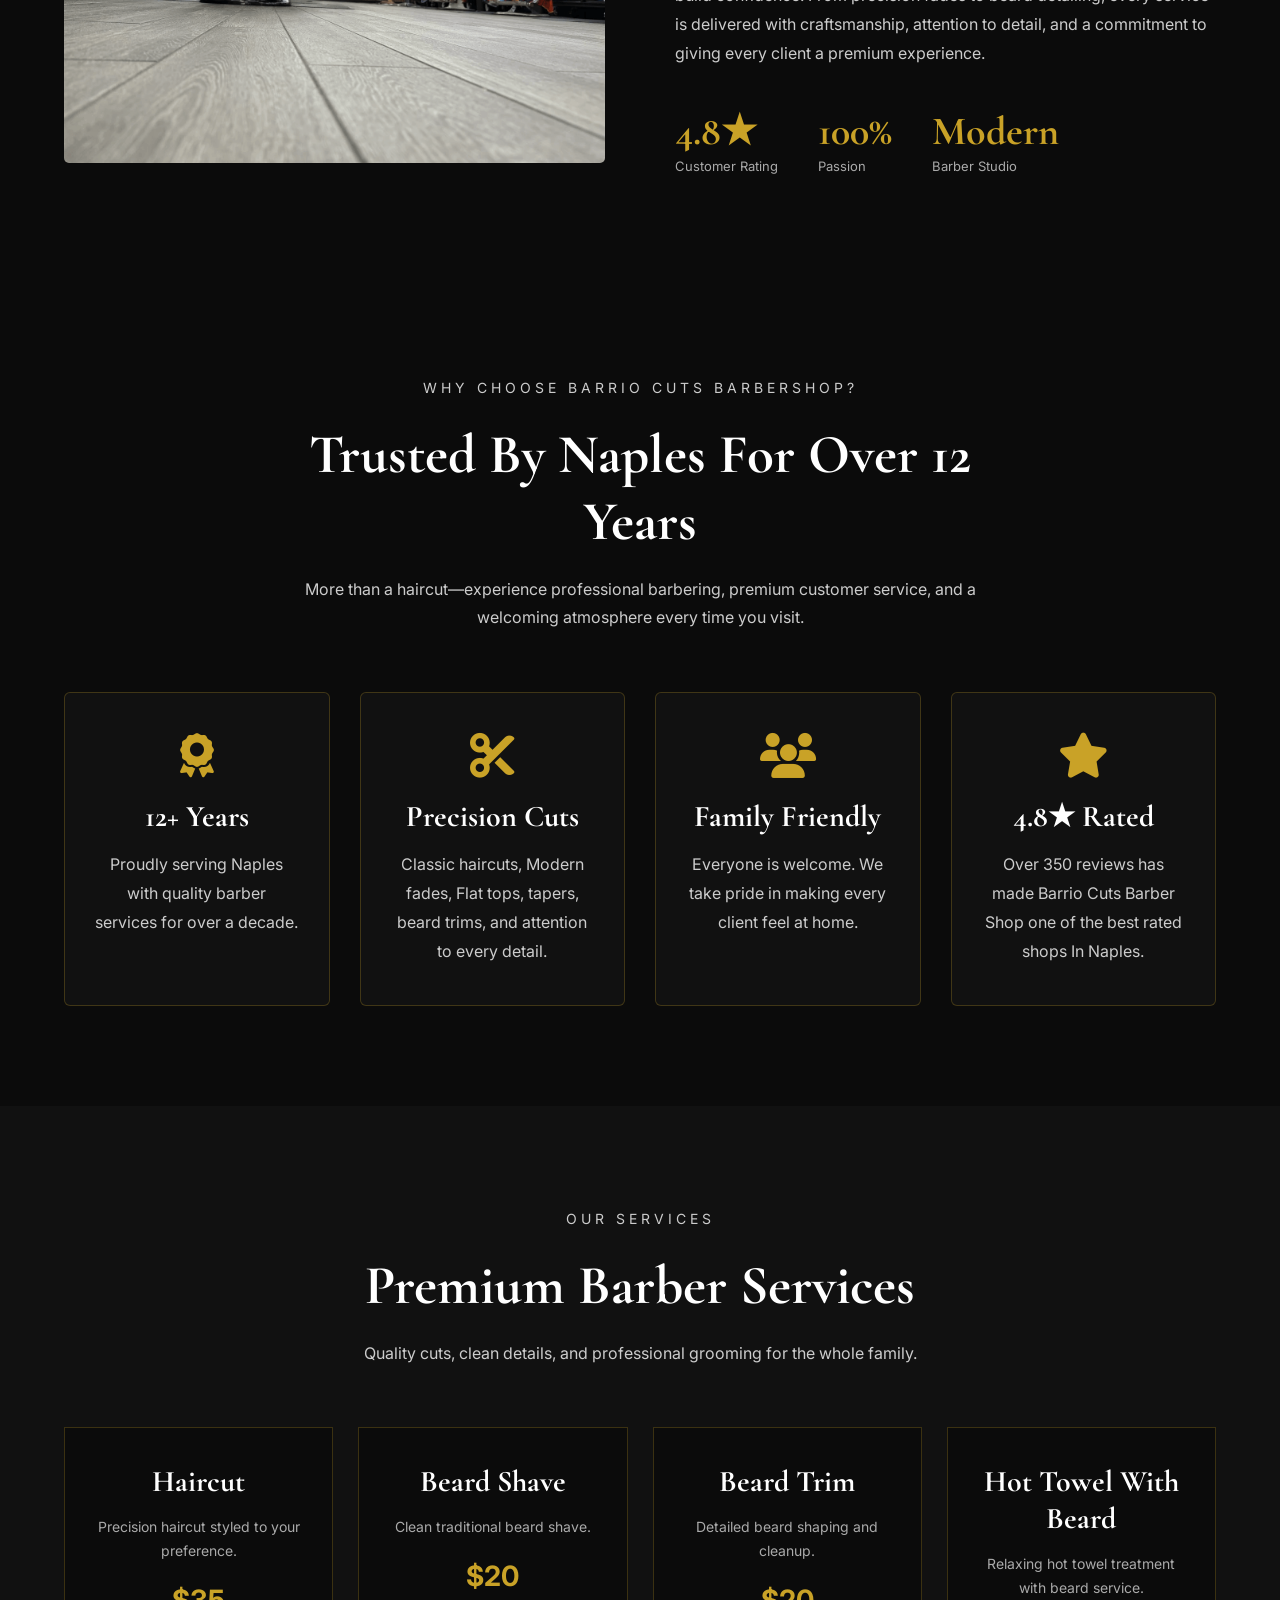
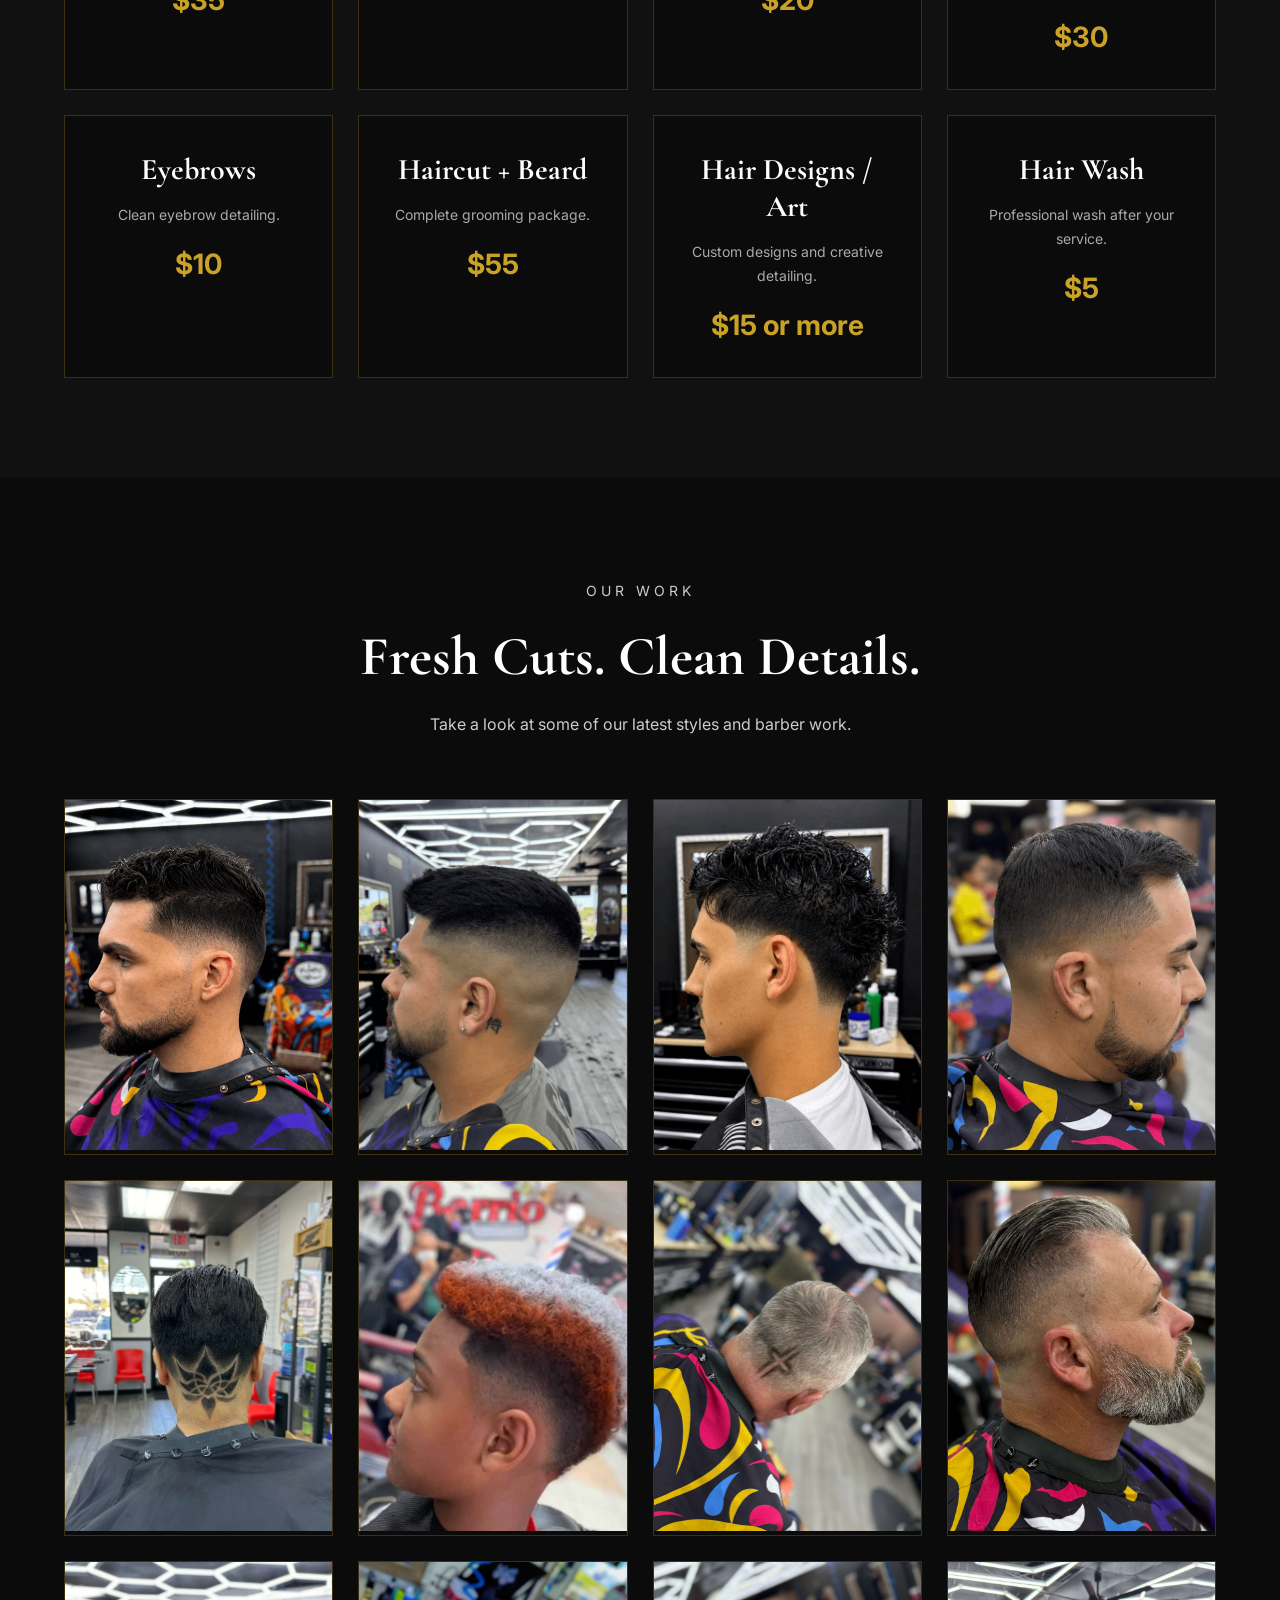
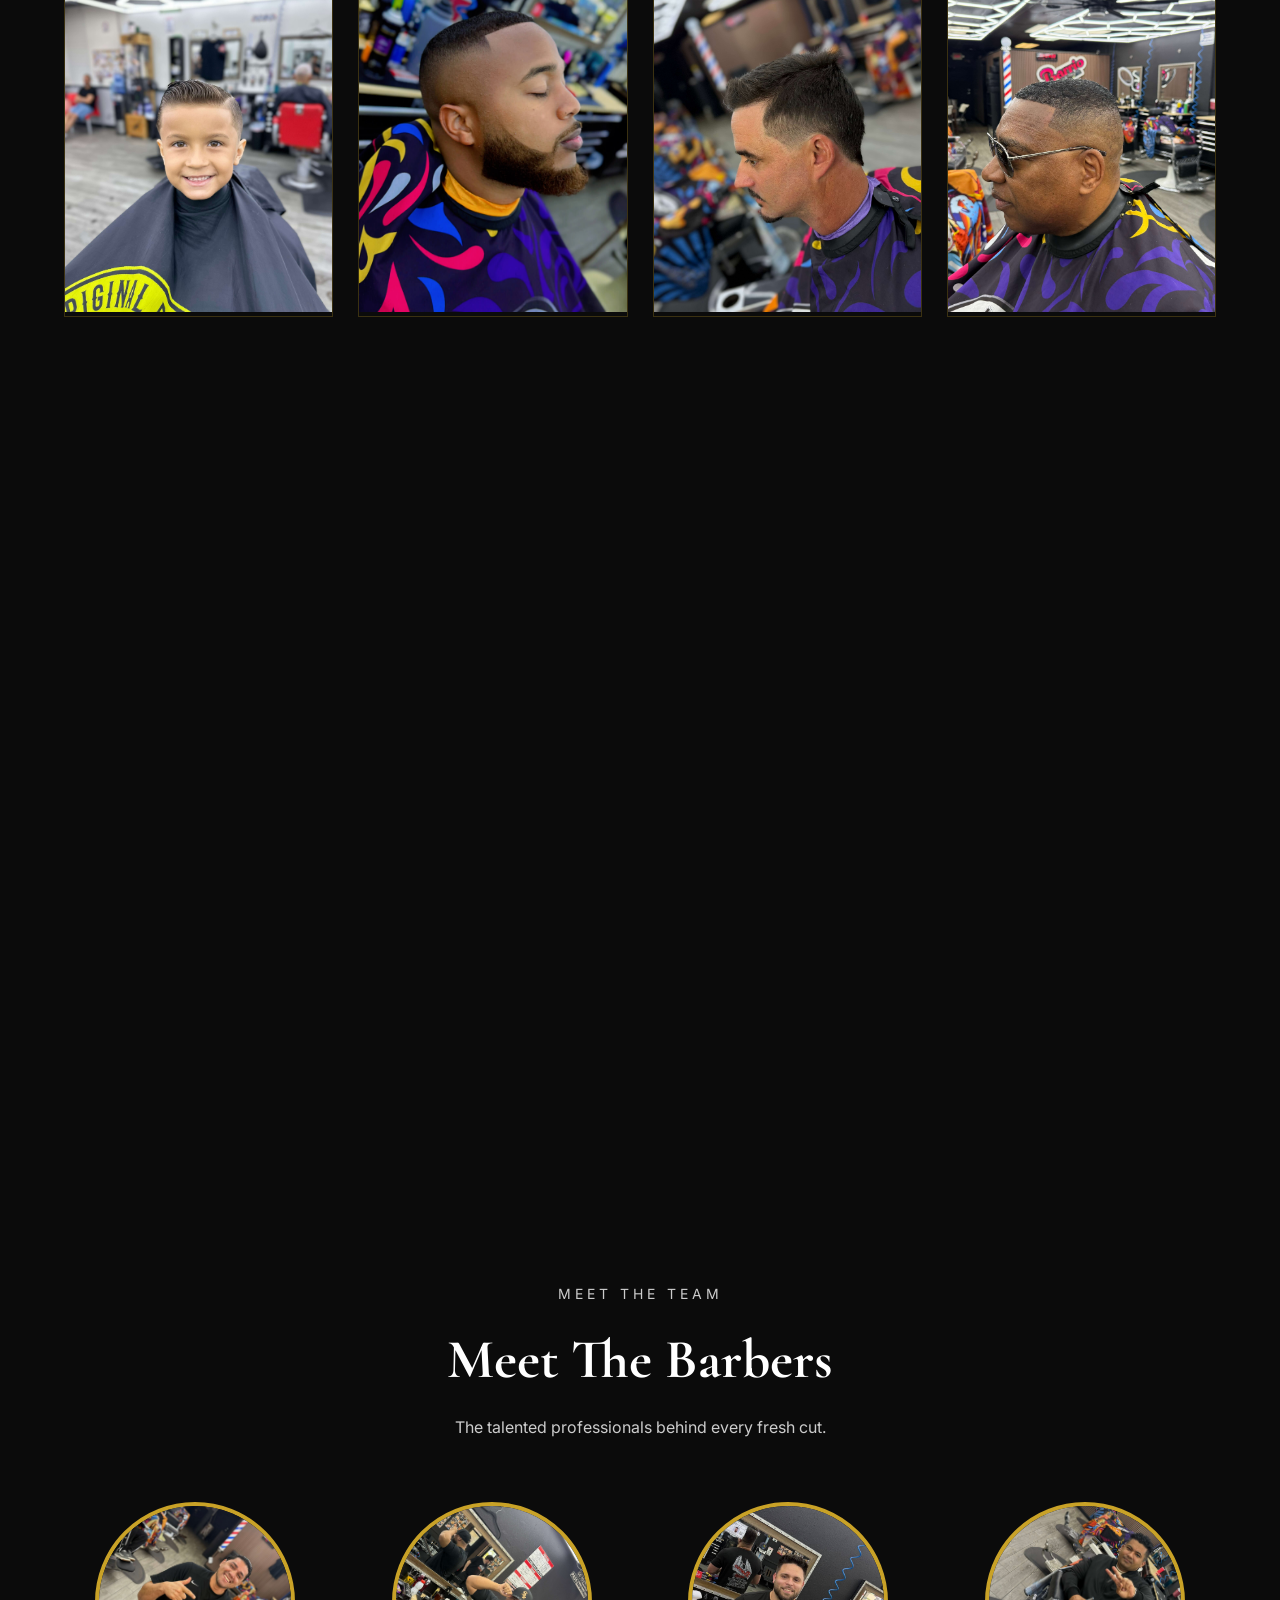
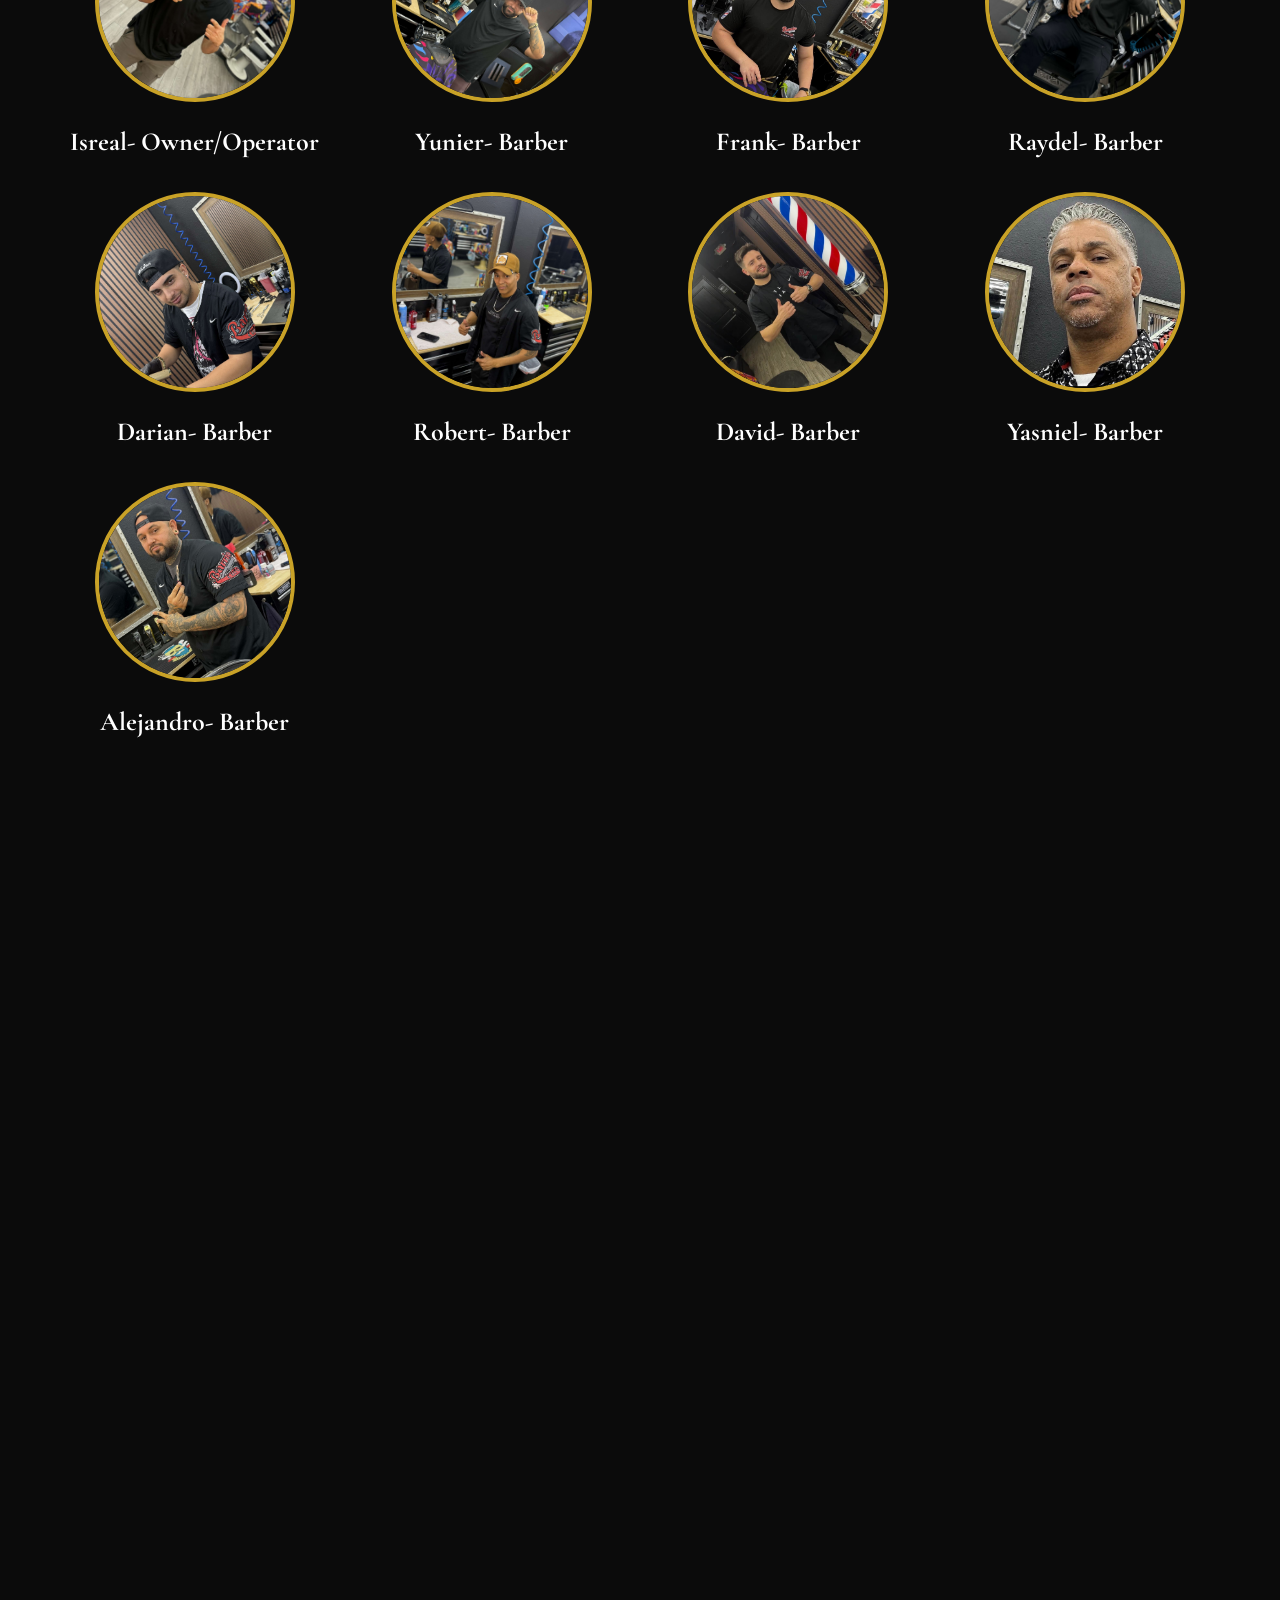
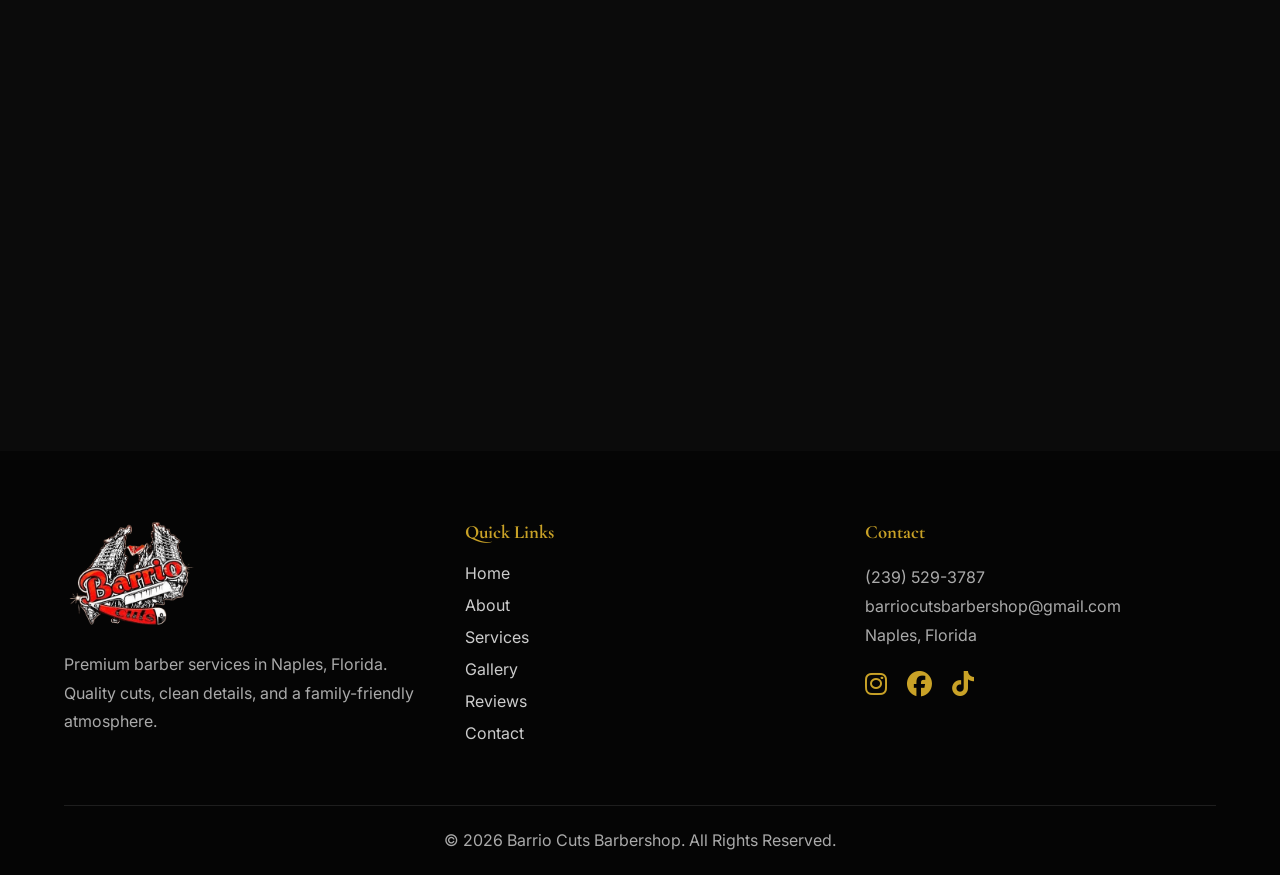
==== commit 979cd681: "Update index.html" ====
--- a/index.html
+++ b/index.html
@@ -694,7 +694,10 @@
                 <img src="images/barber8.jpg" alt="Barber 8">
                 <h3>Yasniel- Barber</h3>
             </div>
-
+            <div class="barber-card">
+                <img src="images/barber9.jpg" alt="Barber 9">
+                <h3>Alejandro- Barber</h3>
+            </div>
         </div>
 
     </div>
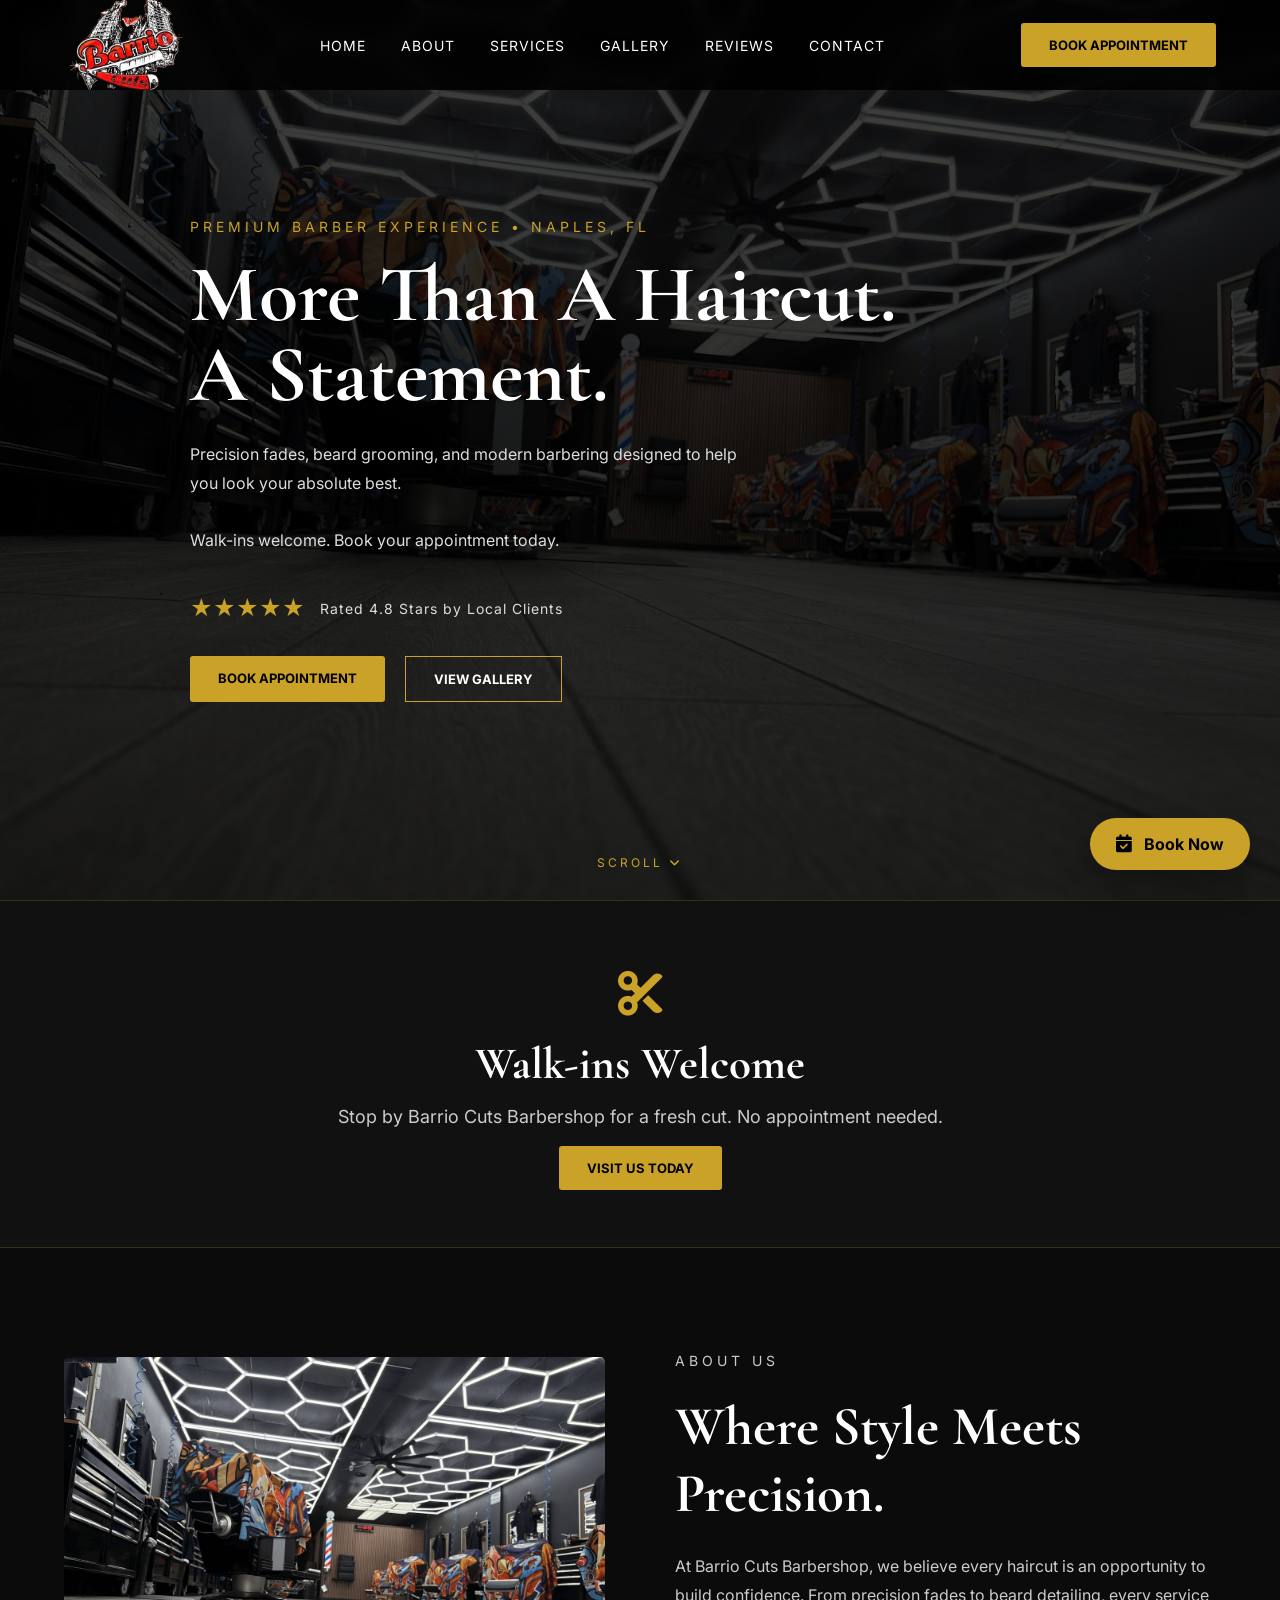
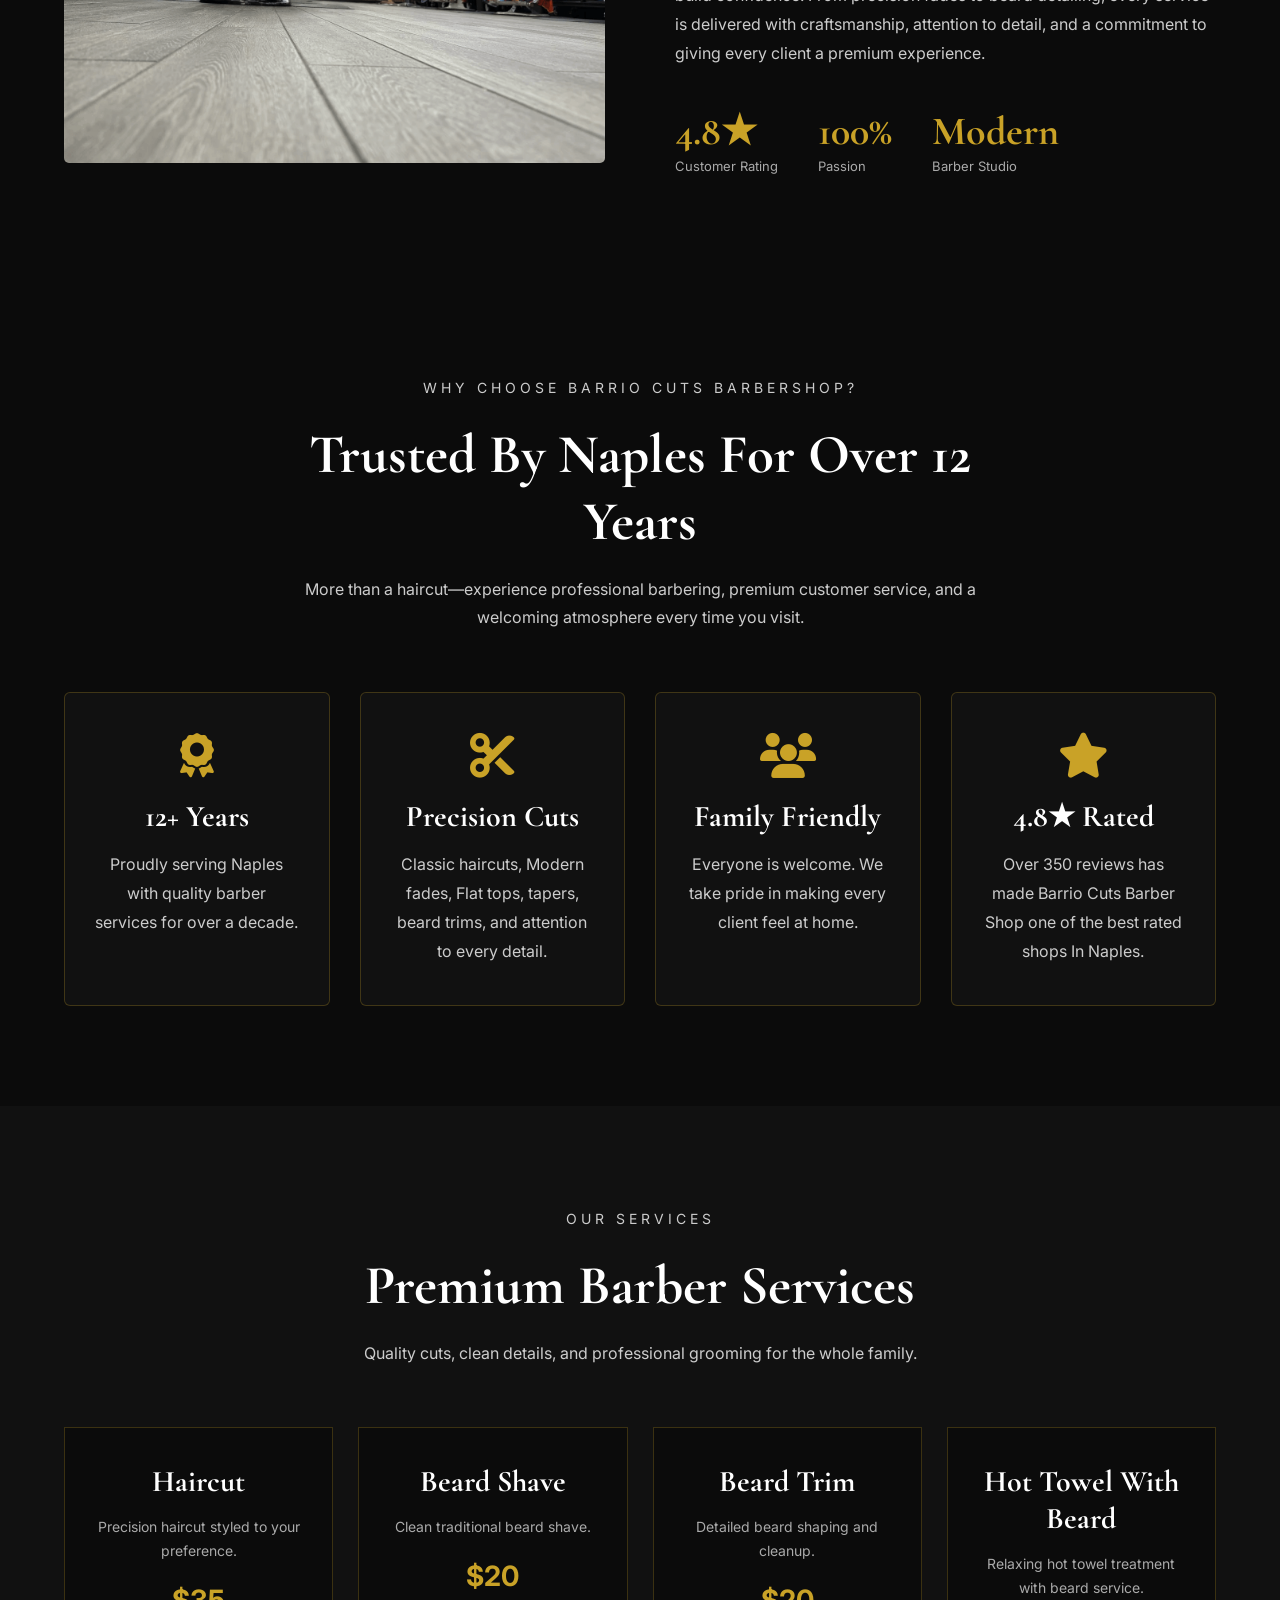
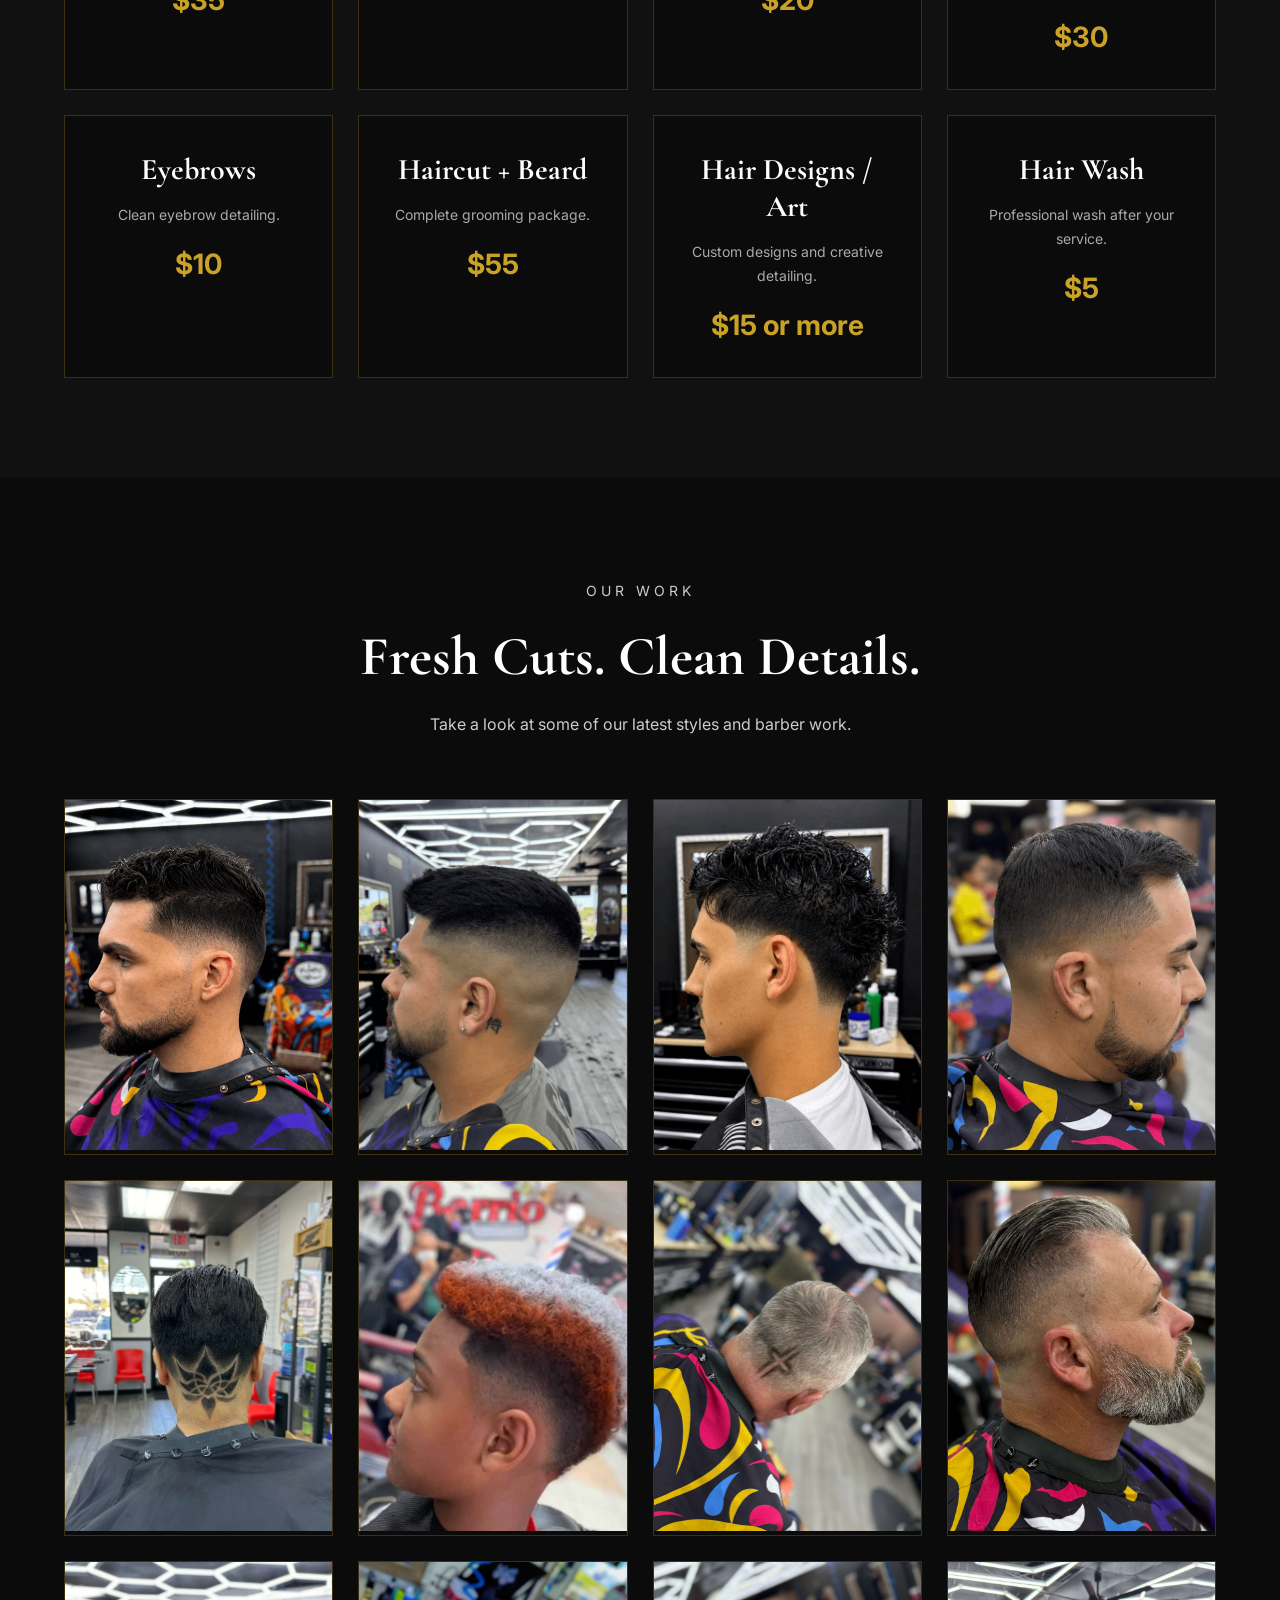
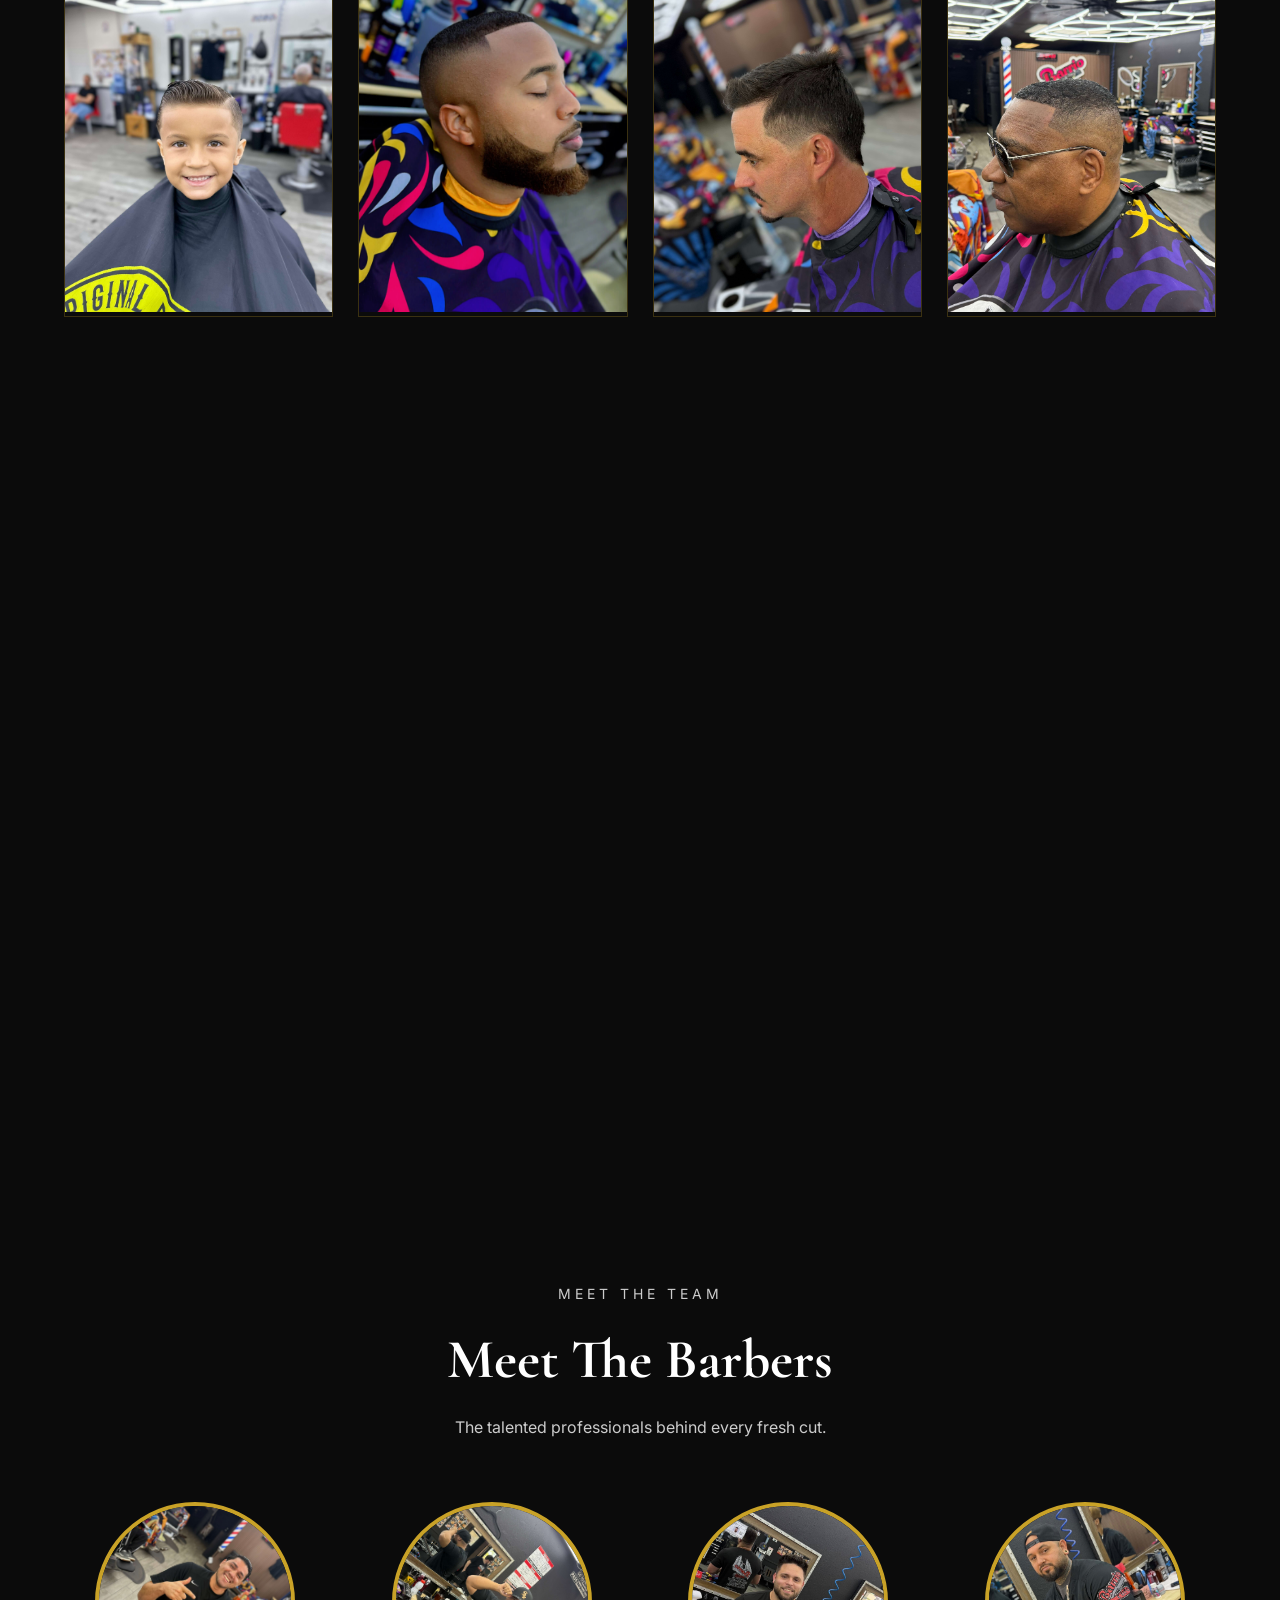
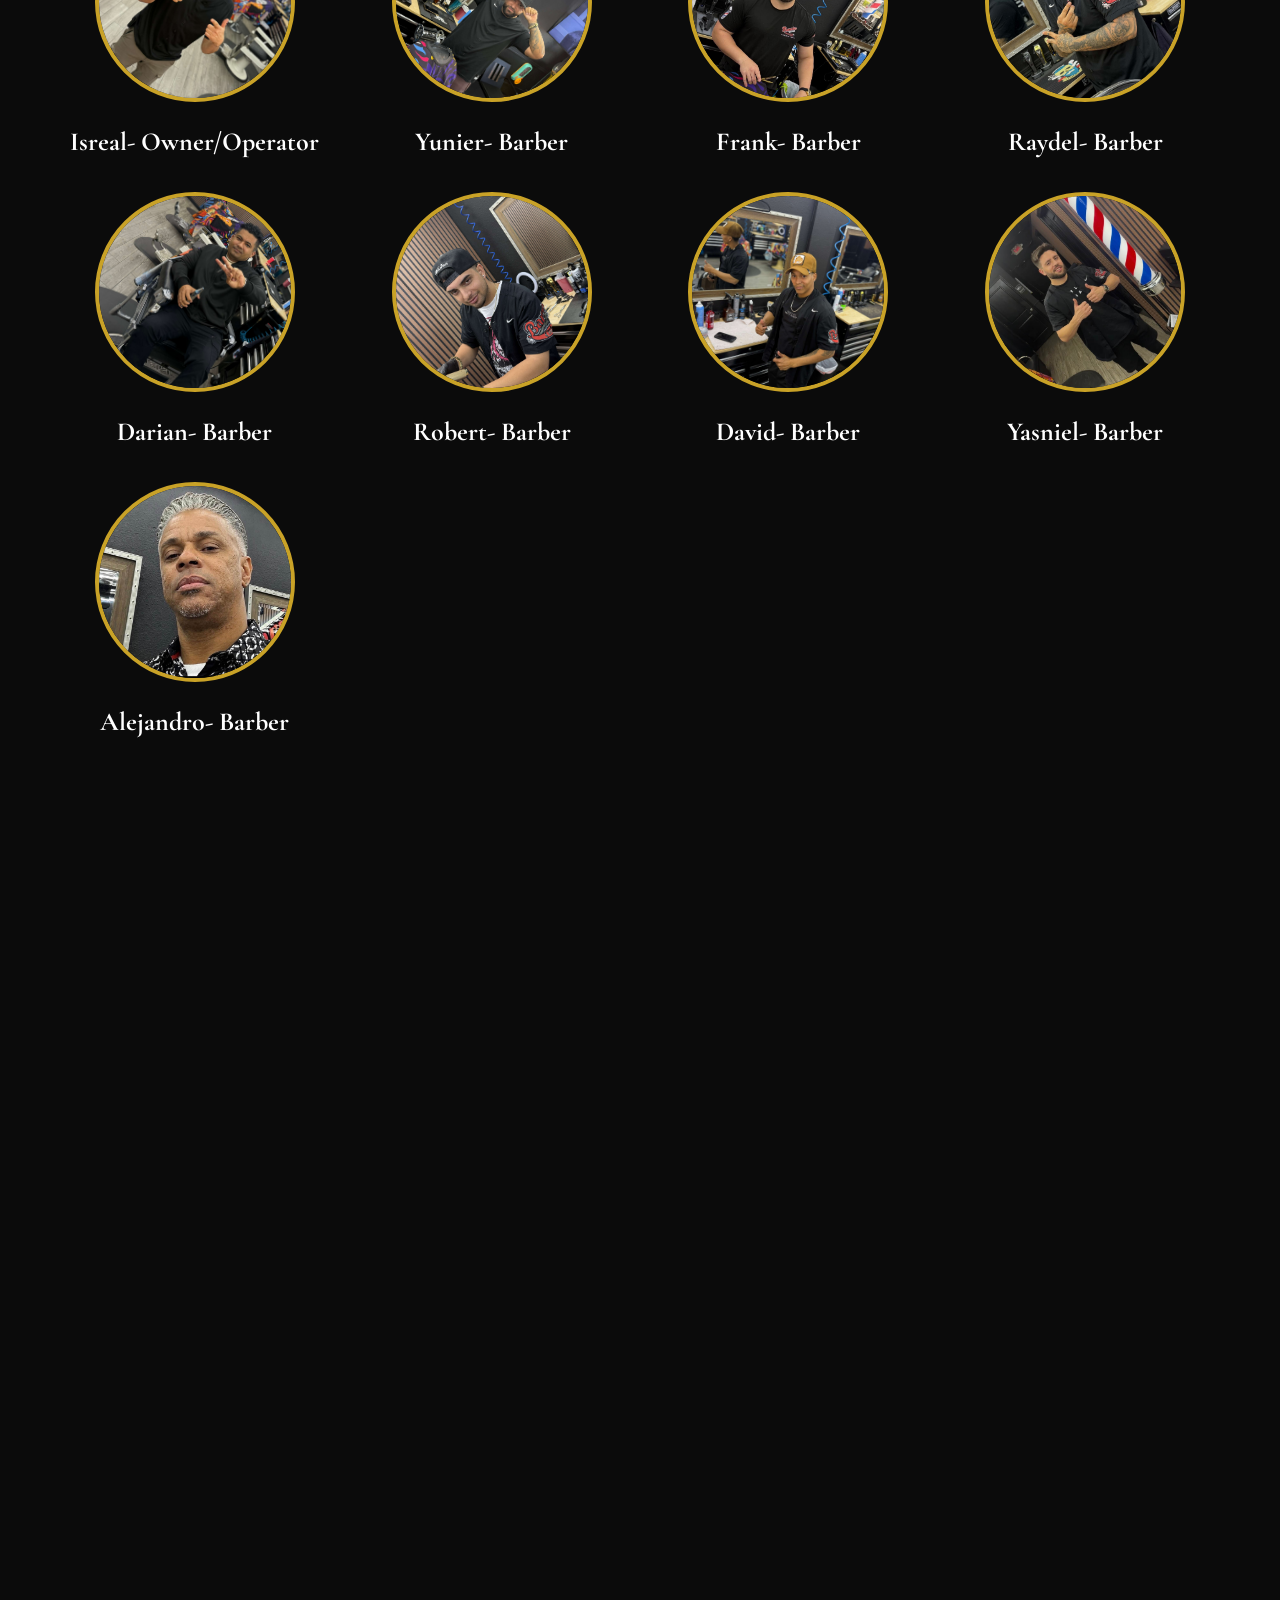
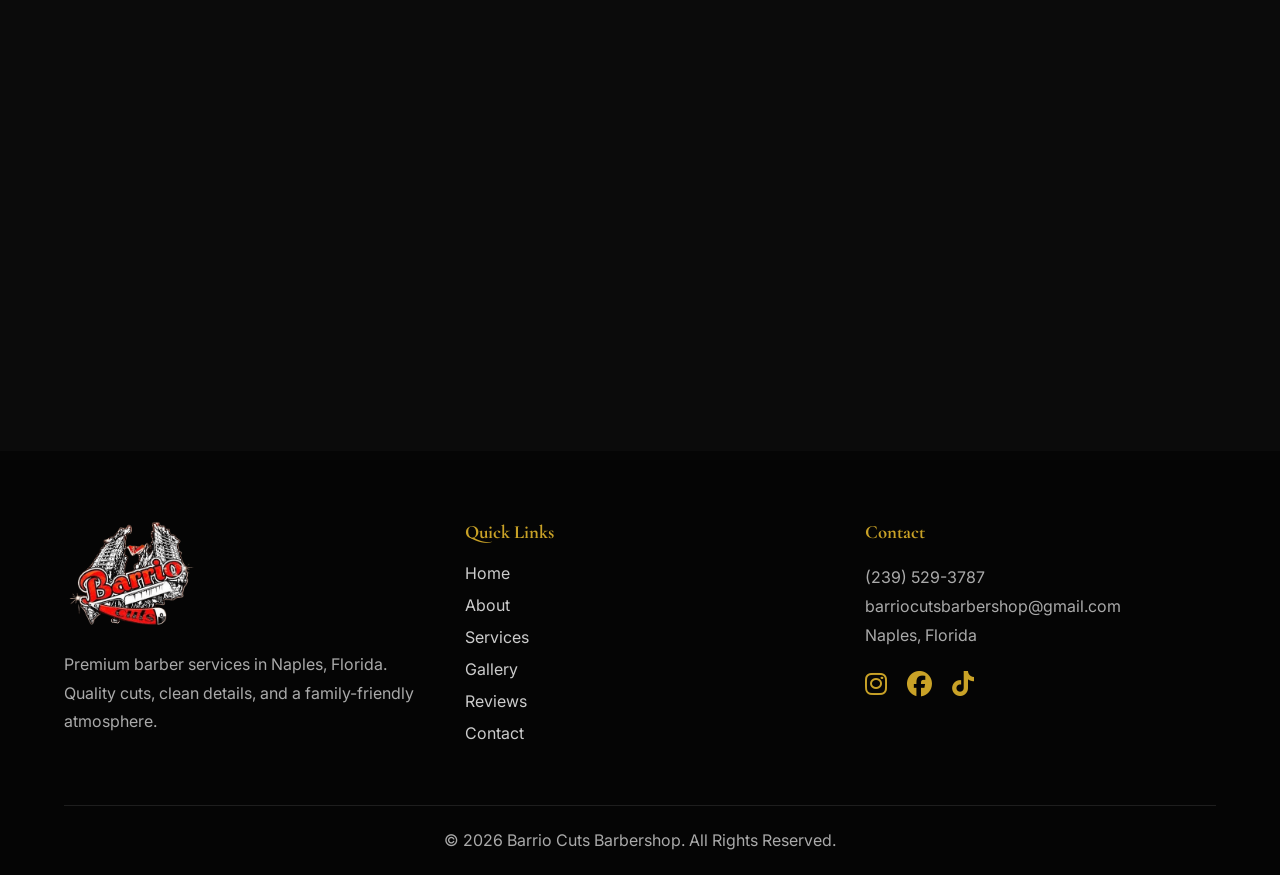
==== commit d20f3e52: "Update index.html" ====
--- a/index.html
+++ b/index.html
@@ -671,31 +671,31 @@
             </div>
 
             <div class="barber-card">
-                <img src="images/barber4.jpg" alt="Barber 4">
+                <img src="images/barber9.jpg" alt="Barber 4">
                 <h3>Raydel- Barber</h3>
             </div>
 
             <div class="barber-card">
-                <img src="images/barber5.jpg" alt="Barber 5">
+                <img src="images/barber4.jpg" alt="Barber 5">
                 <h3>Darian- Barber</h3>
             </div>
 
             <div class="barber-card">
-                <img src="images/barber6.jpg" alt="Barber 6">
+                <img src="images/barber5.jpg" alt="Barber 6">
                 <h3>Robert- Barber</h3>
             </div>
 
             <div class="barber-card">
-                <img src="images/barber7.jpg" alt="Barber 7">
+                <img src="images/barber6.jpg" alt="Barber 7">
                 <h3>David- Barber</h3>
             </div>
 
             <div class="barber-card">
-                <img src="images/barber8.jpg" alt="Barber 8">
+                <img src="images/barber7.jpg" alt="Barber 8">
                 <h3>Yasniel- Barber</h3>
             </div>
             <div class="barber-card">
-                <img src="images/barber9.jpg" alt="Barber 9">
+                <img src="images/barber8.jpg" alt="Barber 9">
                 <h3>Alejandro- Barber</h3>
             </div>
         </div>
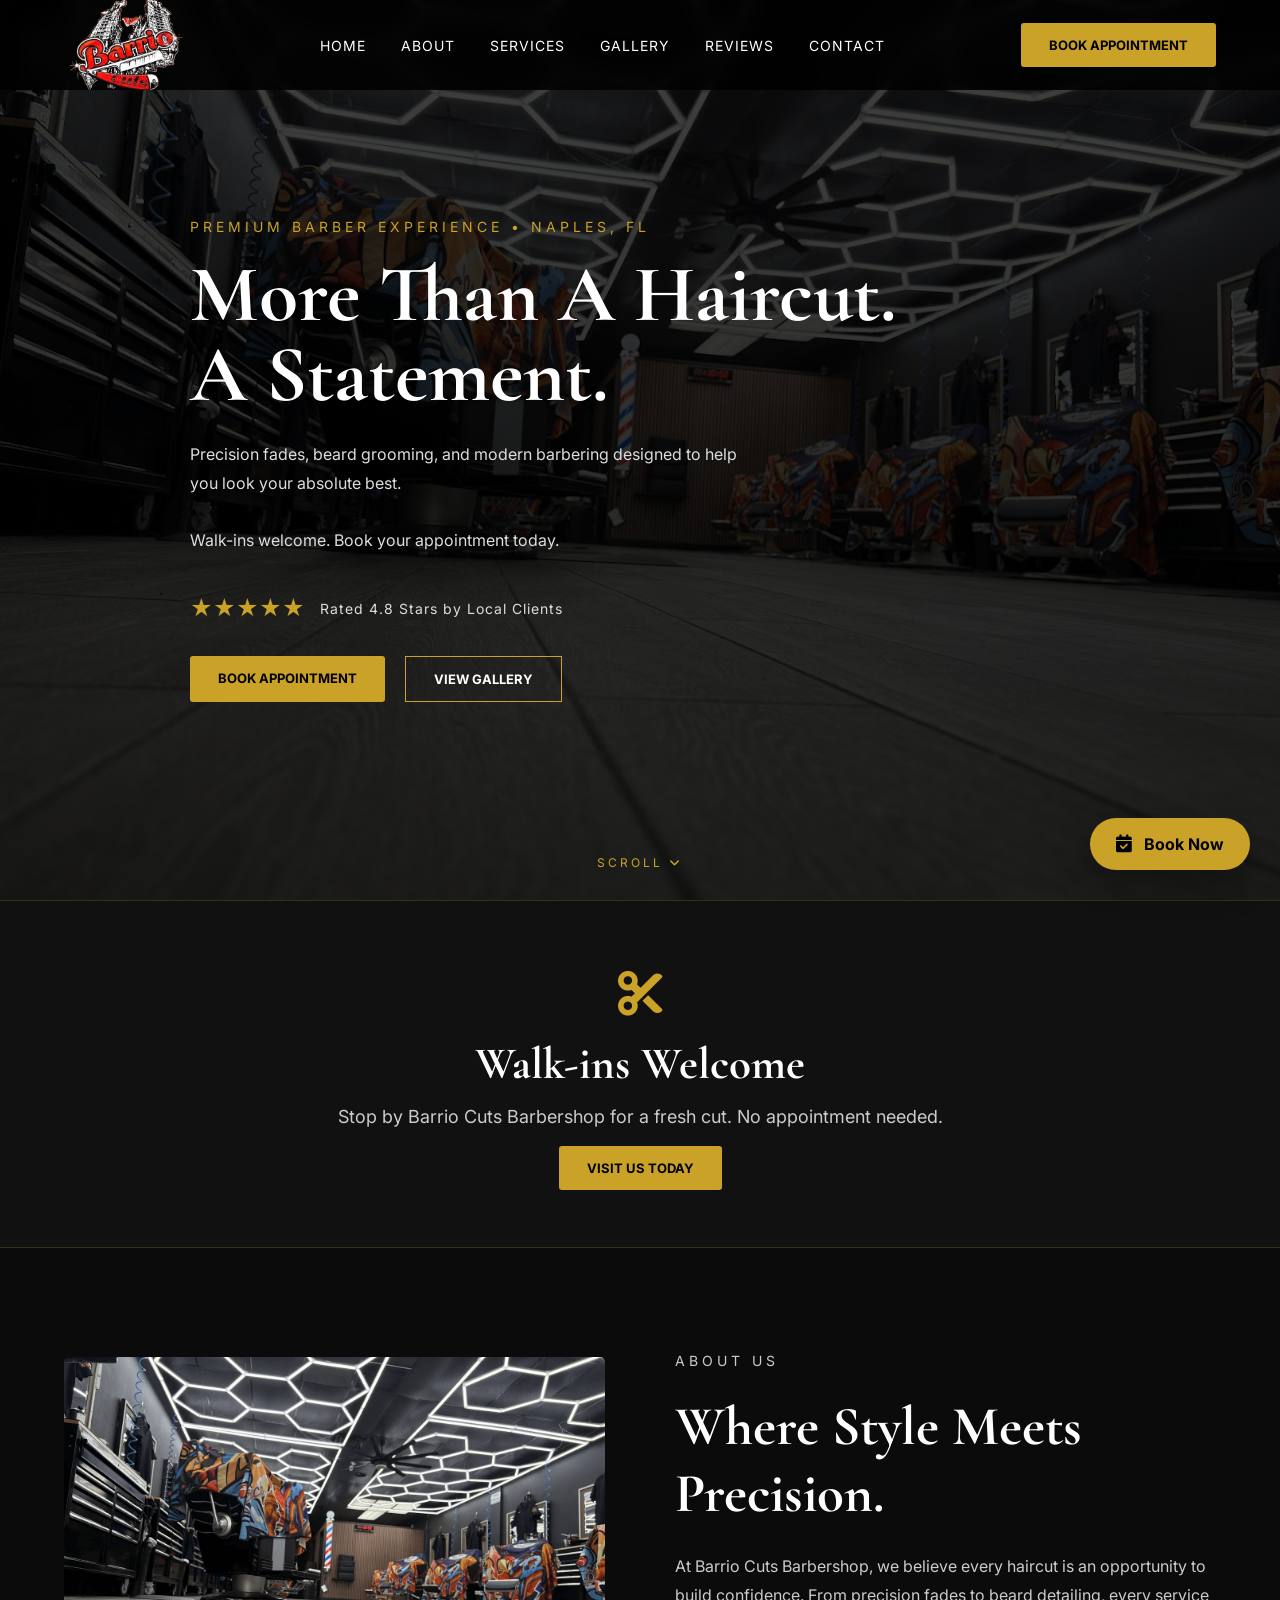
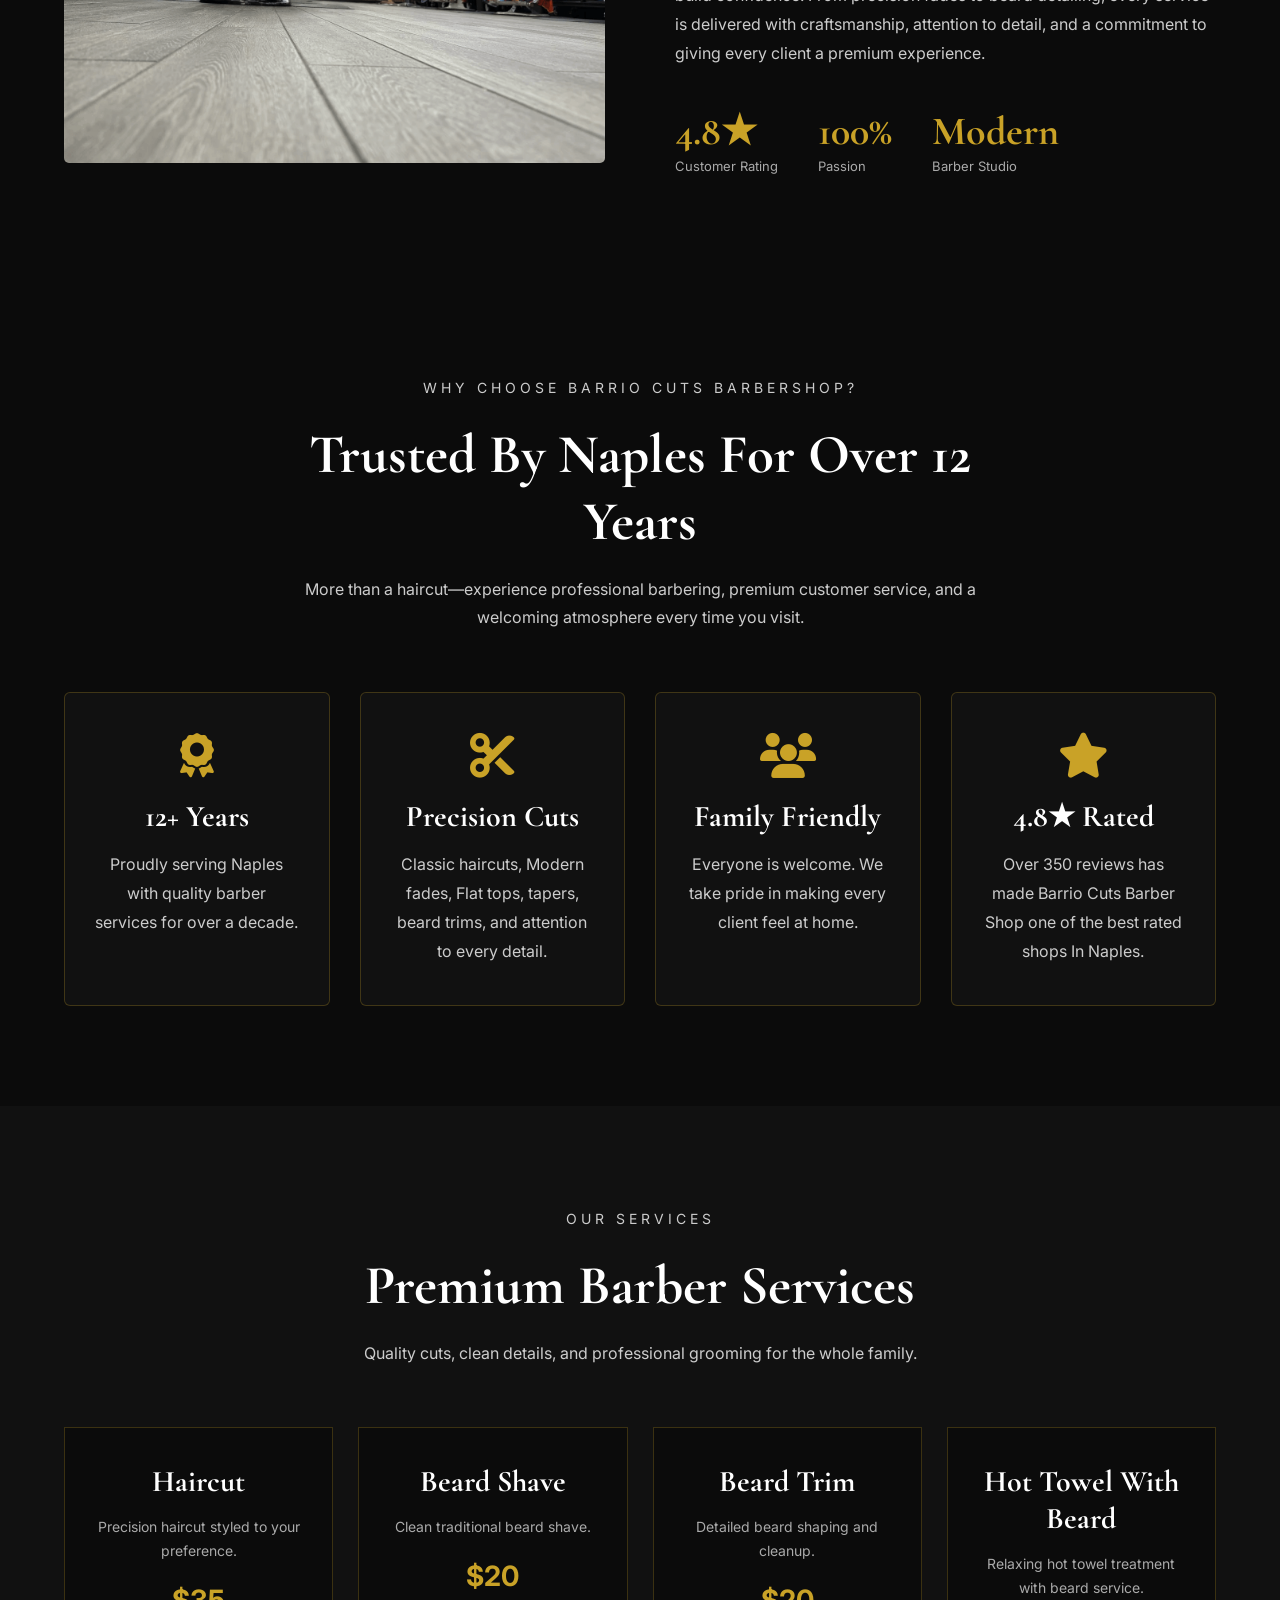
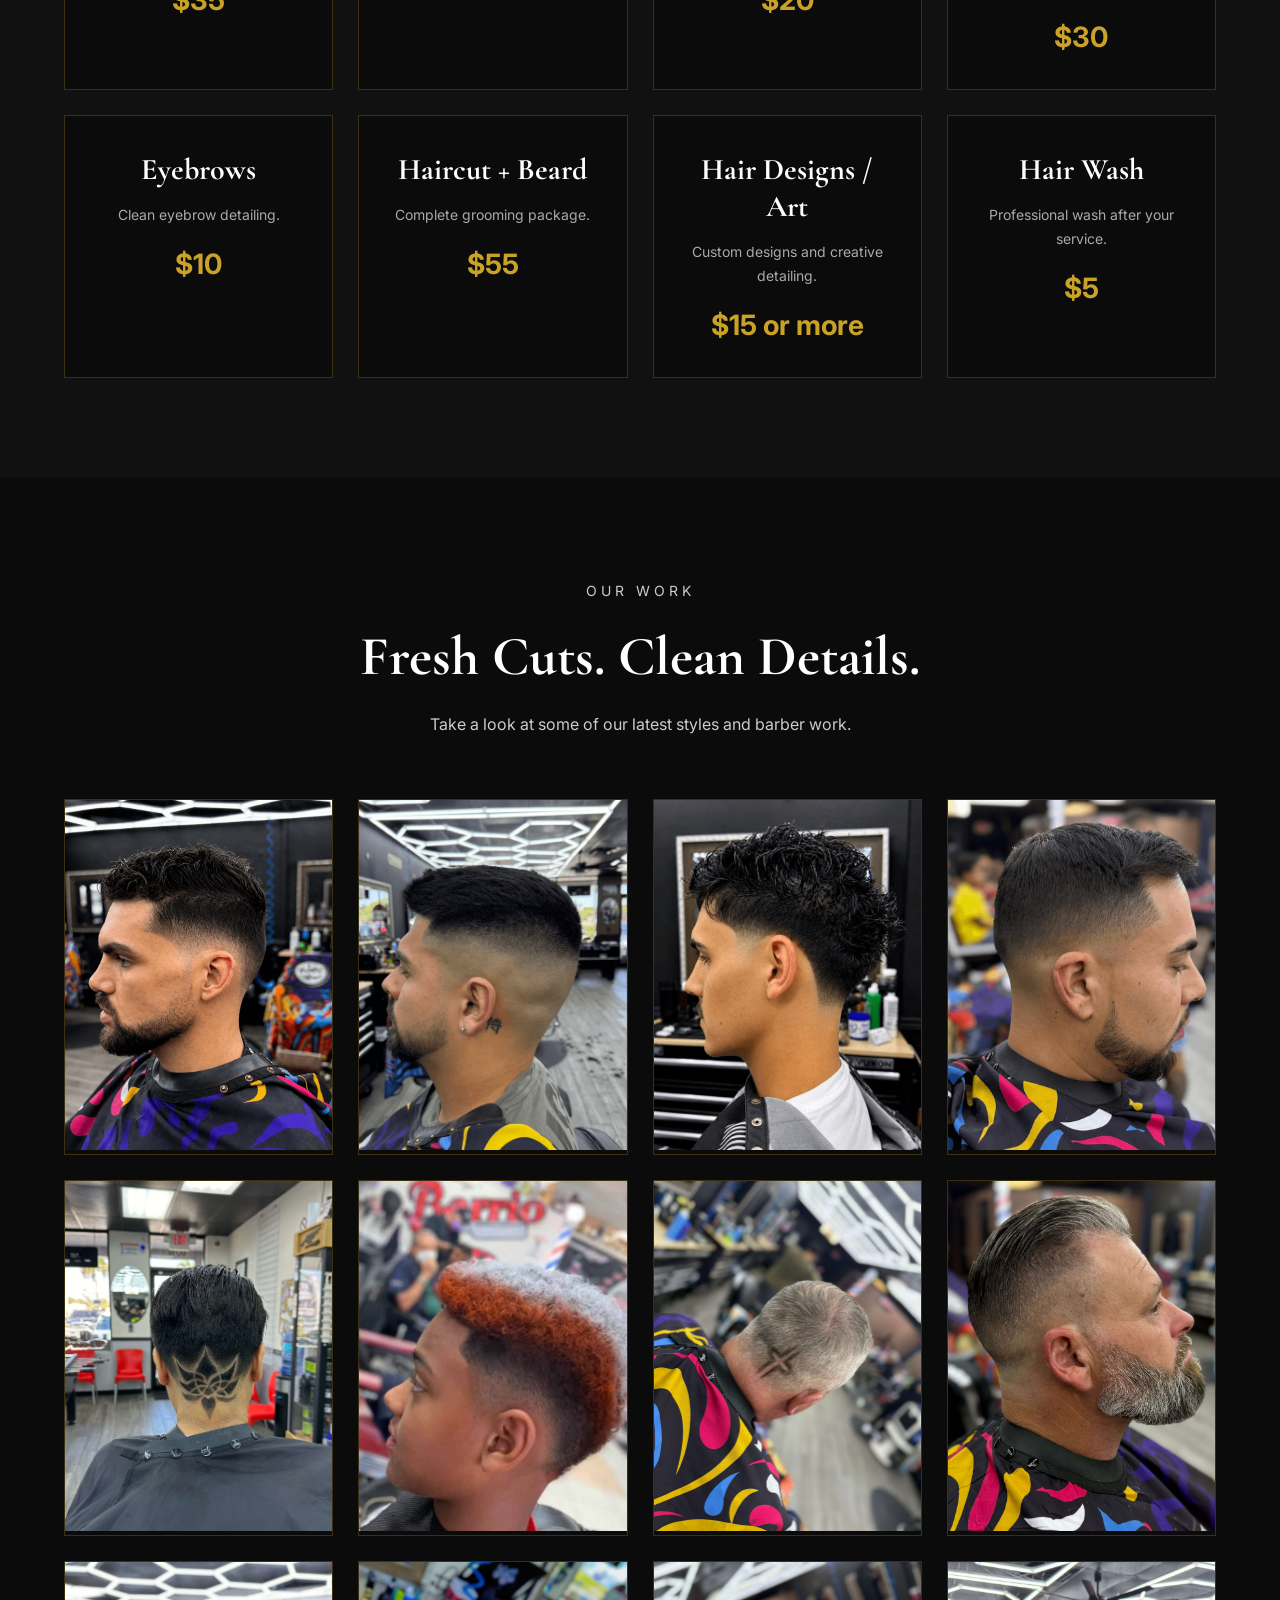
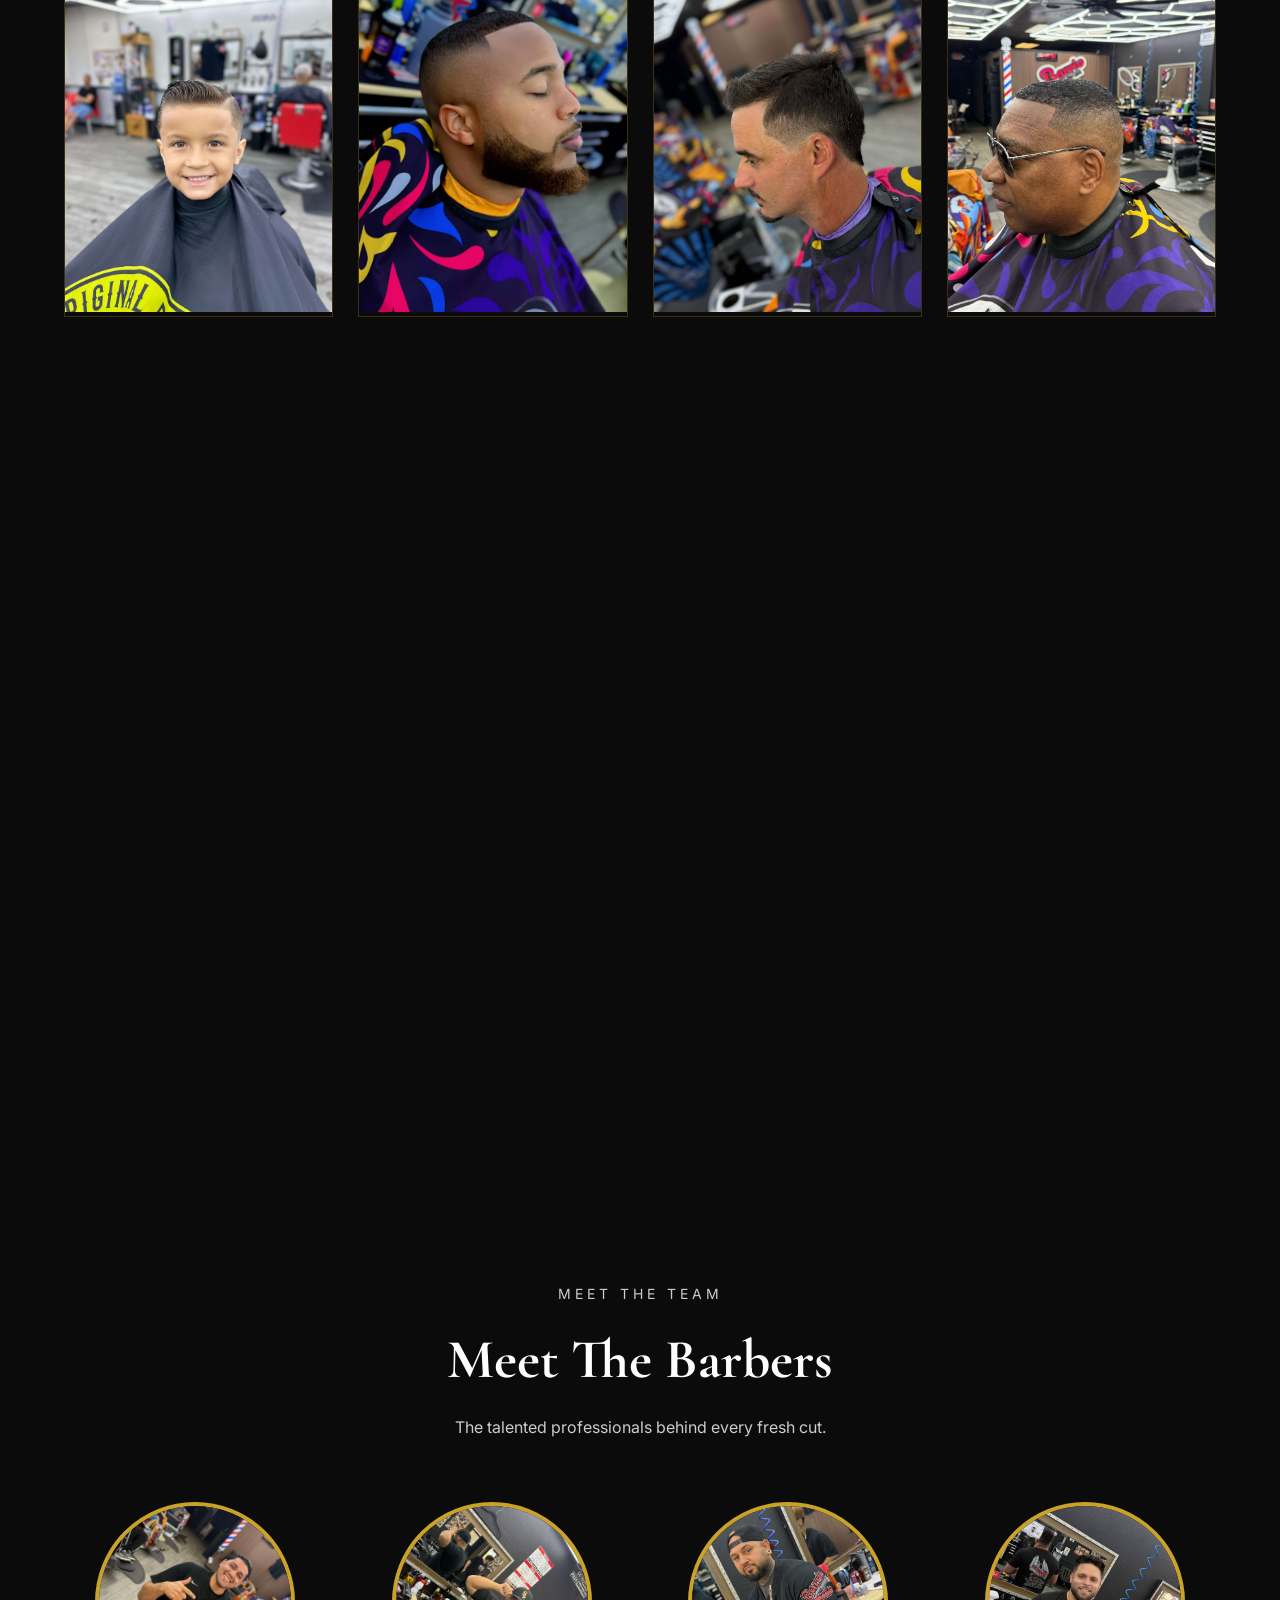
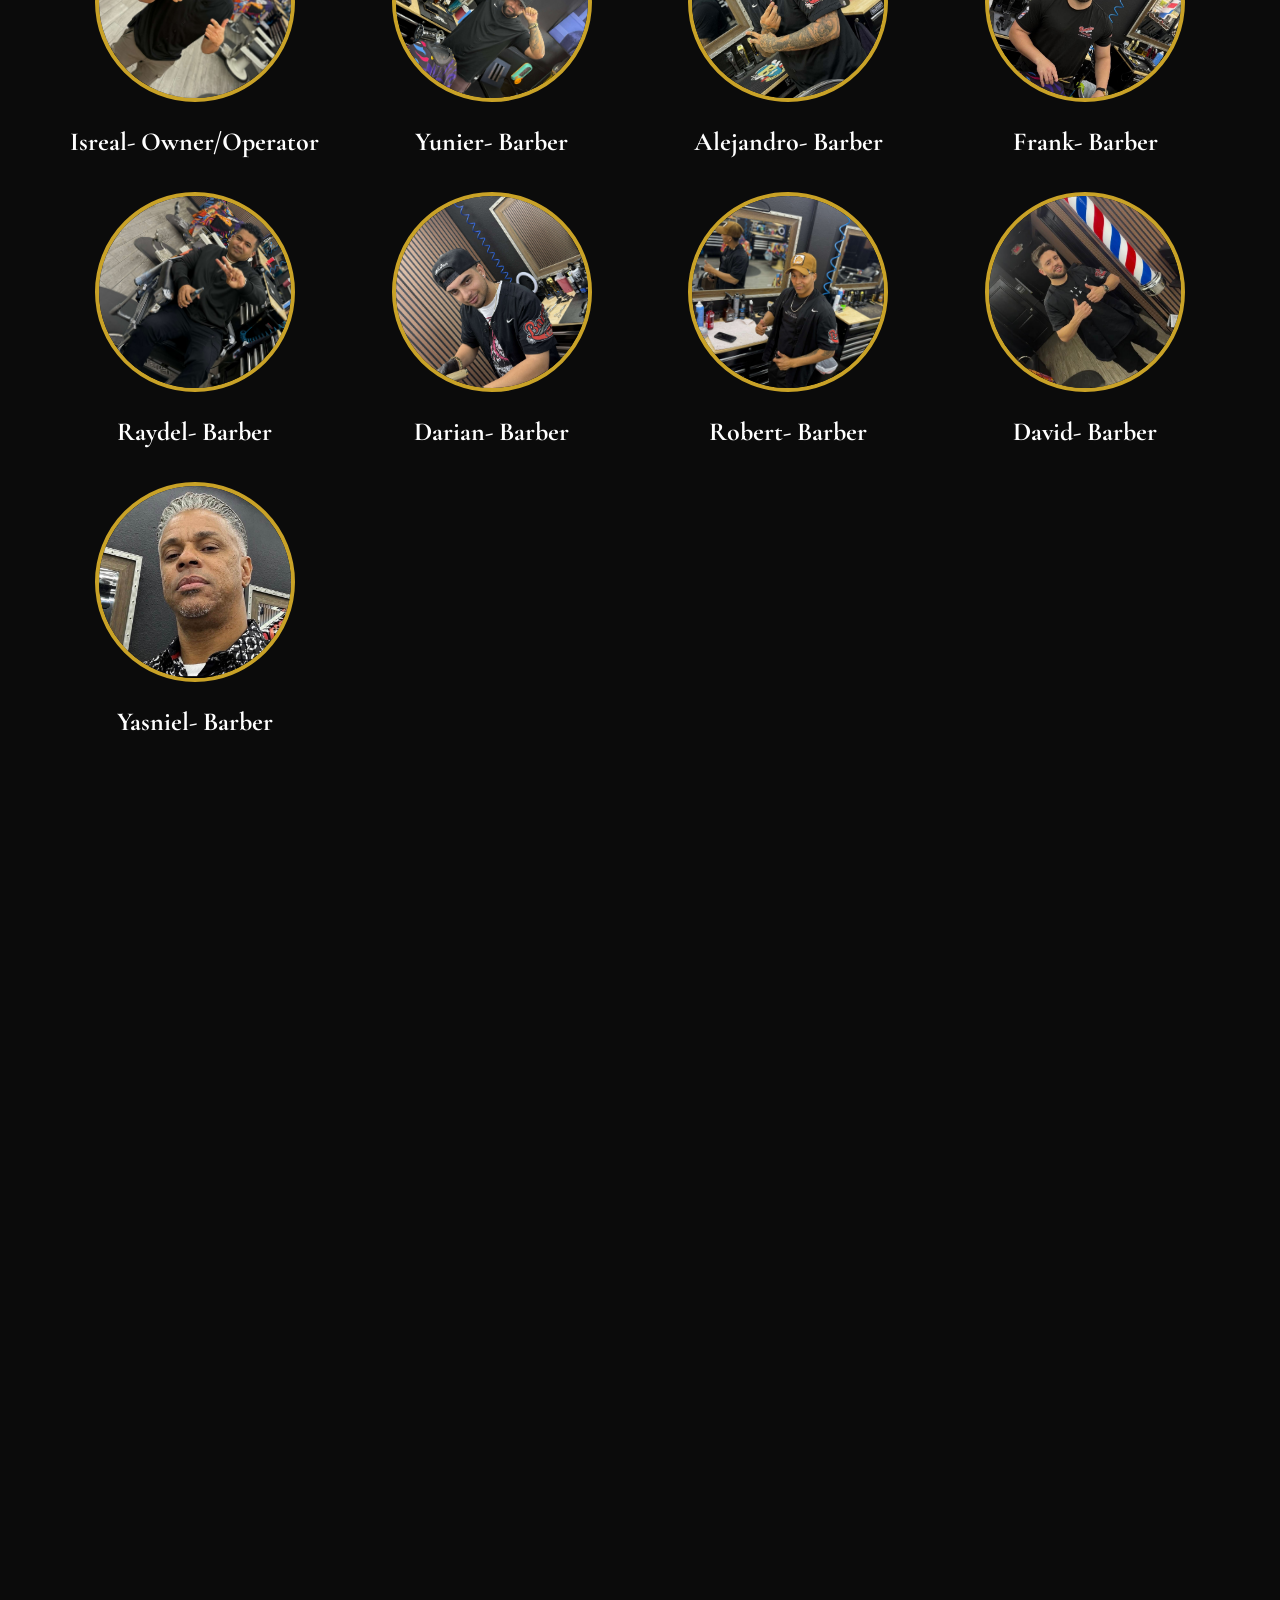
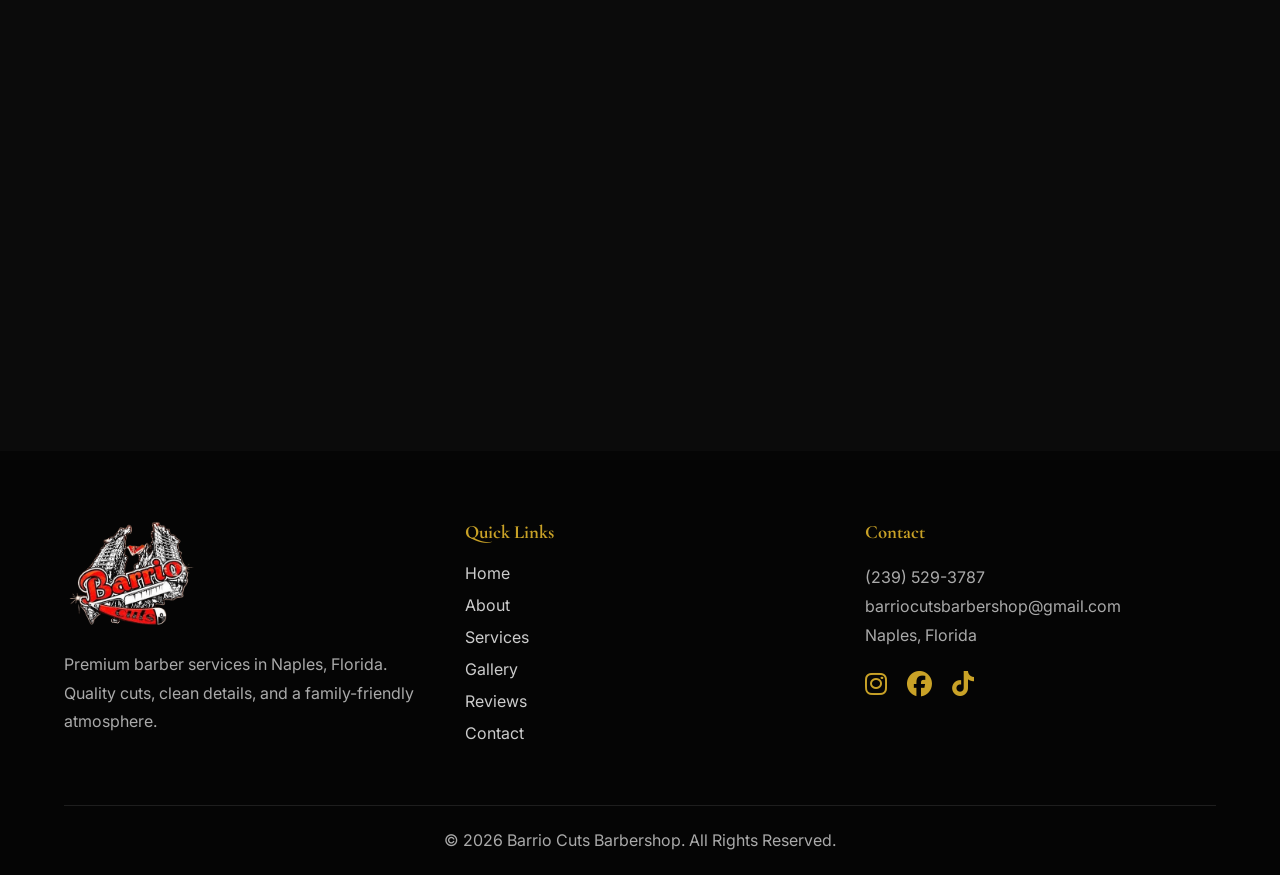
==== commit 5bcc896a: "Update index.html" ====
--- a/index.html
+++ b/index.html
@@ -666,37 +666,37 @@
             </div>
 
             <div class="barber-card">
-                <img src="images/barber3.jpg" alt="Barber 3">
+                <img src="images/barber9.jpg" alt="Barber 3">
+                <h3>Alejandro- Barber</h3>
+            </div>
+
+            <div class="barber-card">
+                <img src="images/barber3.jpg" alt="Barber 4">
                 <h3>Frank- Barber</h3>
-            </div>
-
-            <div class="barber-card">
-                <img src="images/barber9.jpg" alt="Barber 4">
-                <h3>Raydel- Barber</h3>
             </div>
 
             <div class="barber-card">
                 <img src="images/barber4.jpg" alt="Barber 5">
-                <h3>Darian- Barber</h3>
+                <h3>Raydel- Barber</h3>
             </div>
 
             <div class="barber-card">
                 <img src="images/barber5.jpg" alt="Barber 6">
-                <h3>Robert- Barber</h3>
+                <h3>Darian- Barber</h3>
             </div>
 
             <div class="barber-card">
                 <img src="images/barber6.jpg" alt="Barber 7">
-                <h3>David- Barber</h3>
+                <h3>Robert- Barber</h3>
             </div>
 
             <div class="barber-card">
                 <img src="images/barber7.jpg" alt="Barber 8">
-                <h3>Yasniel- Barber</h3>
+                <h3>David- Barber</h3>
             </div>
             <div class="barber-card">
                 <img src="images/barber8.jpg" alt="Barber 9">
-                <h3>Alejandro- Barber</h3>
+                <h3>Yasniel- Barber</h3>
             </div>
         </div>
 
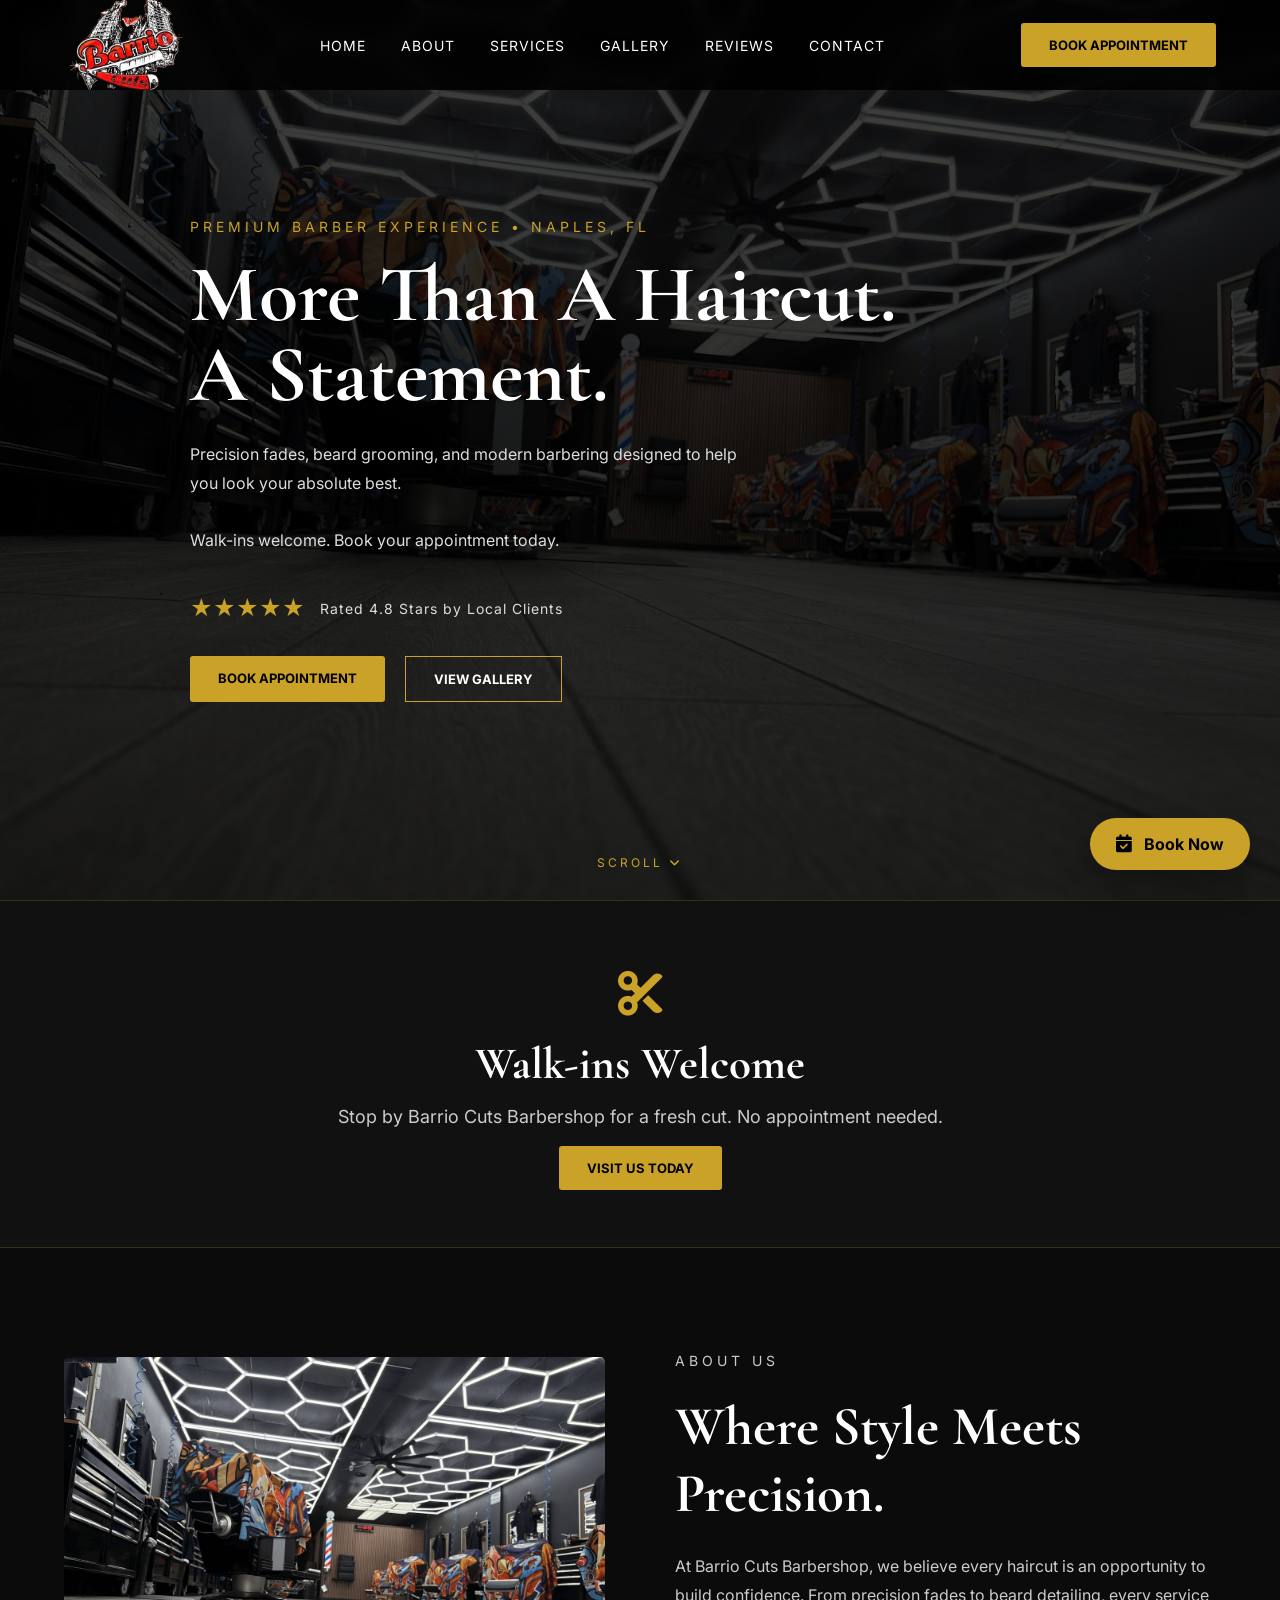
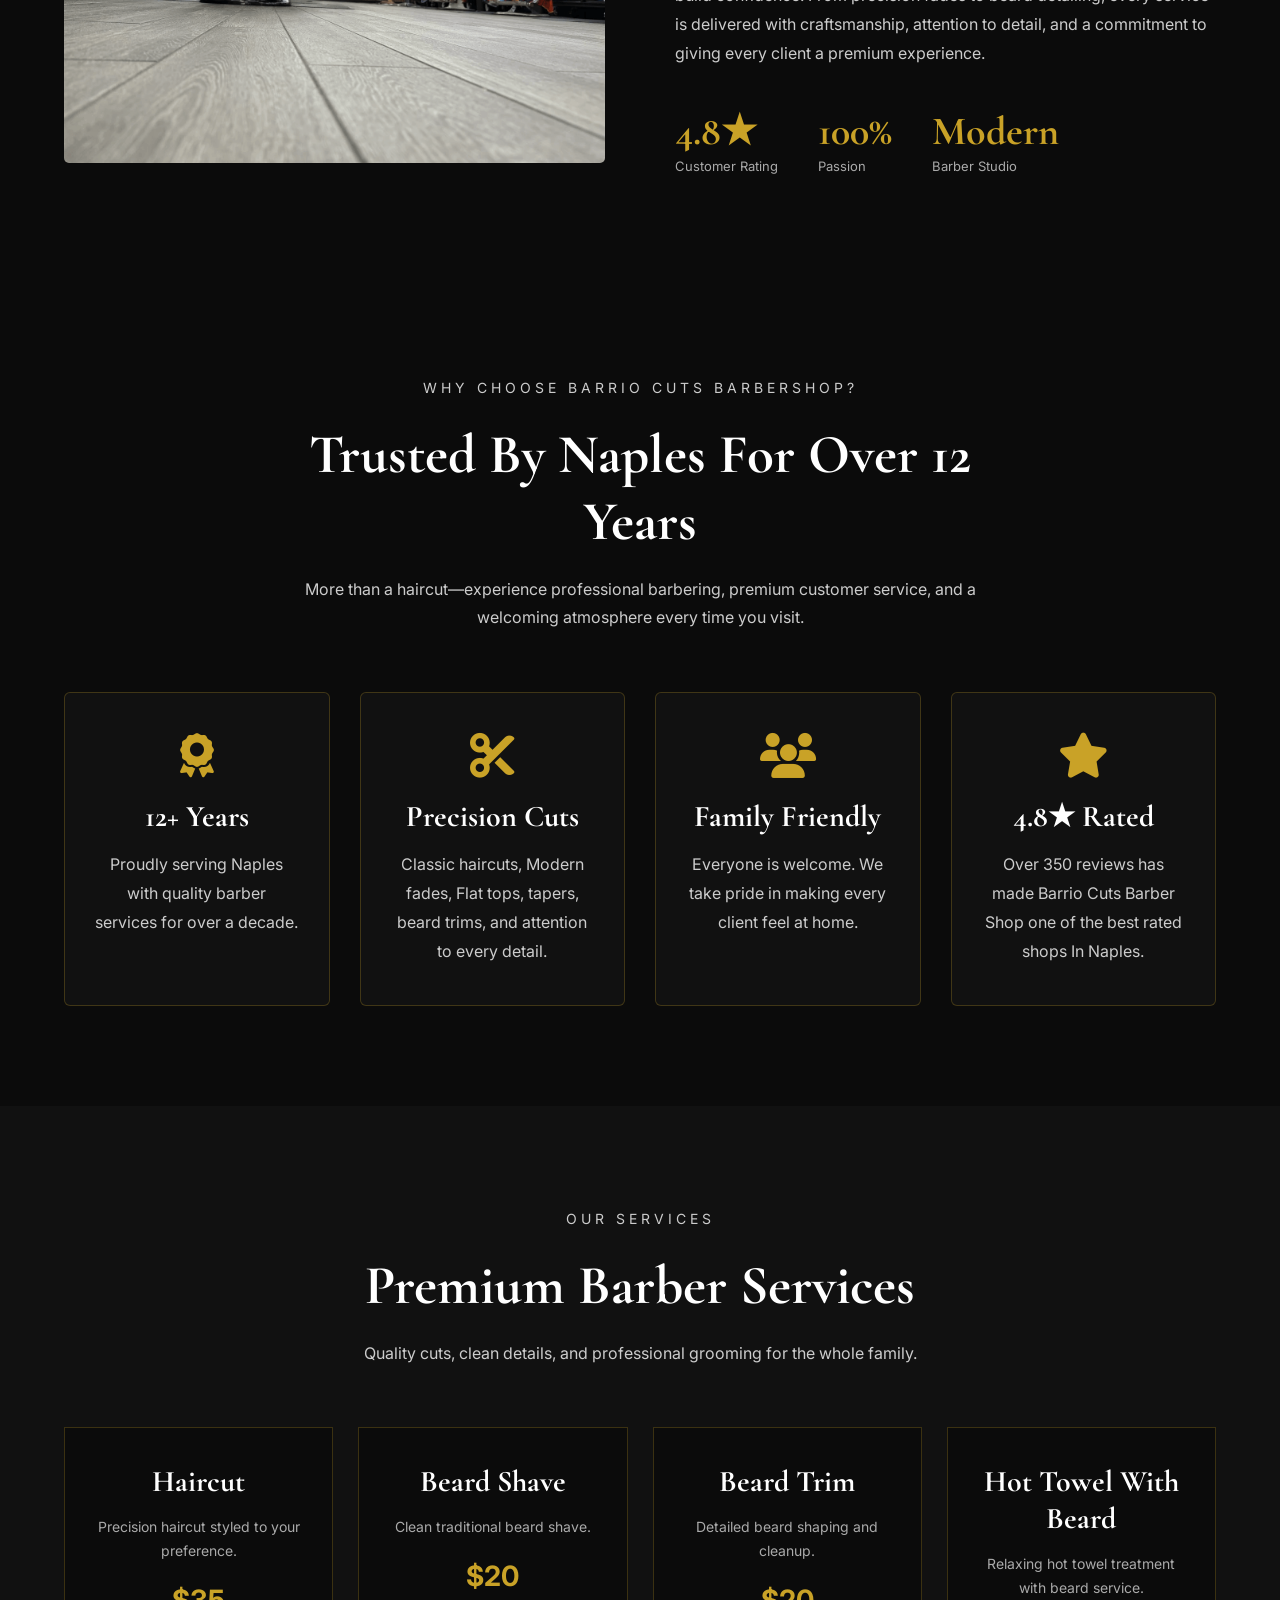
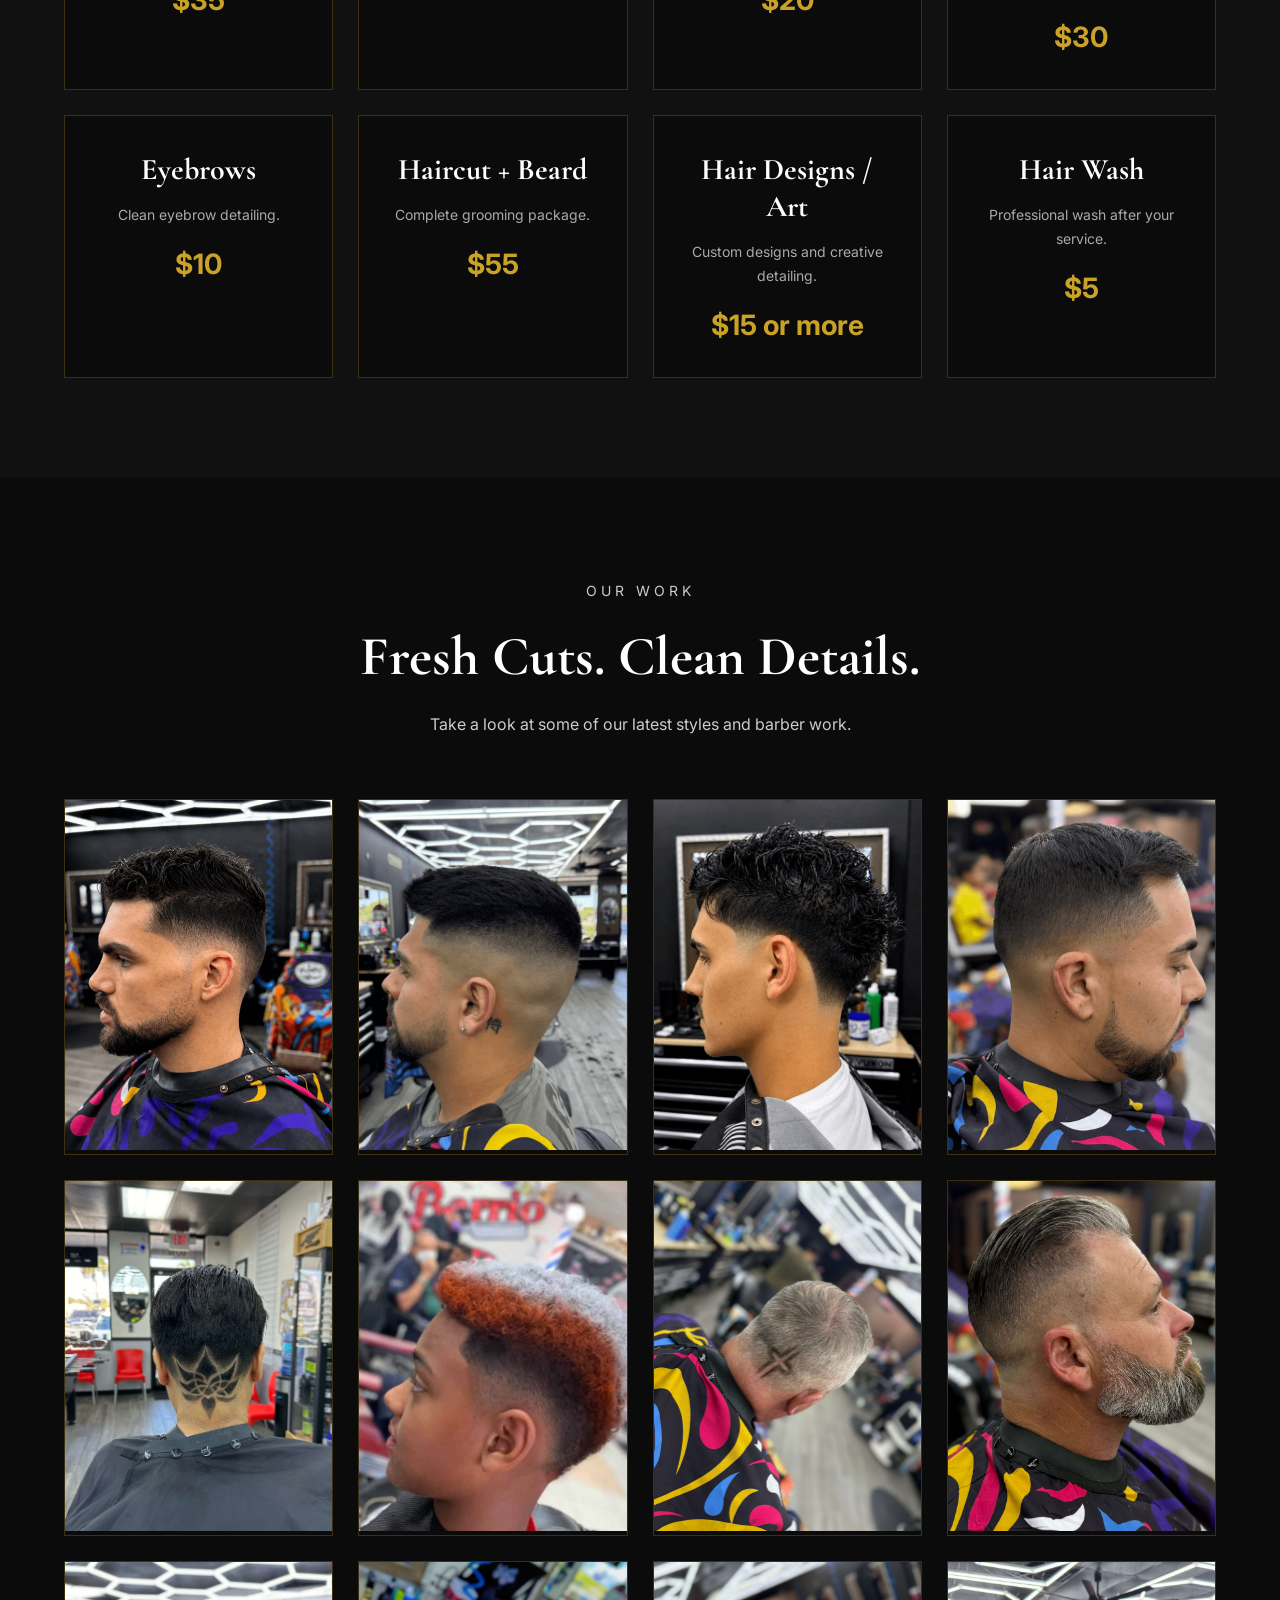
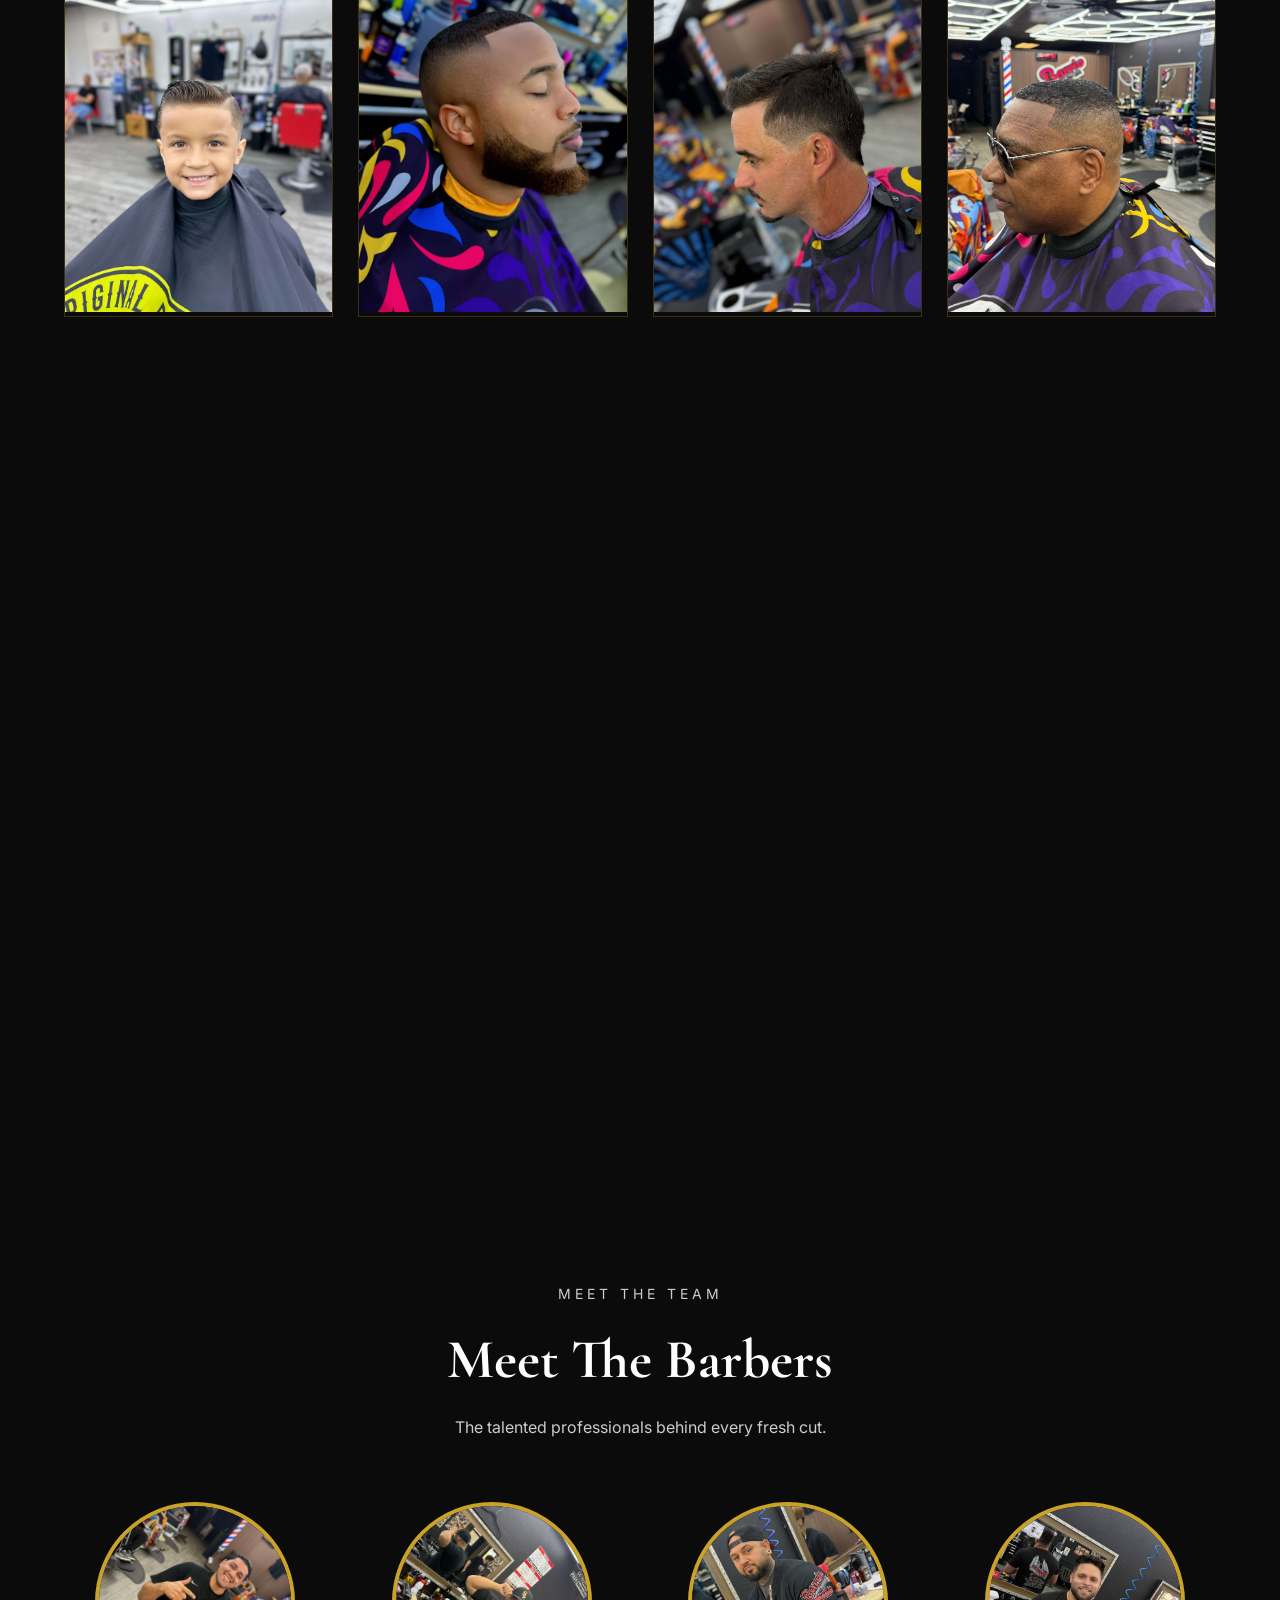
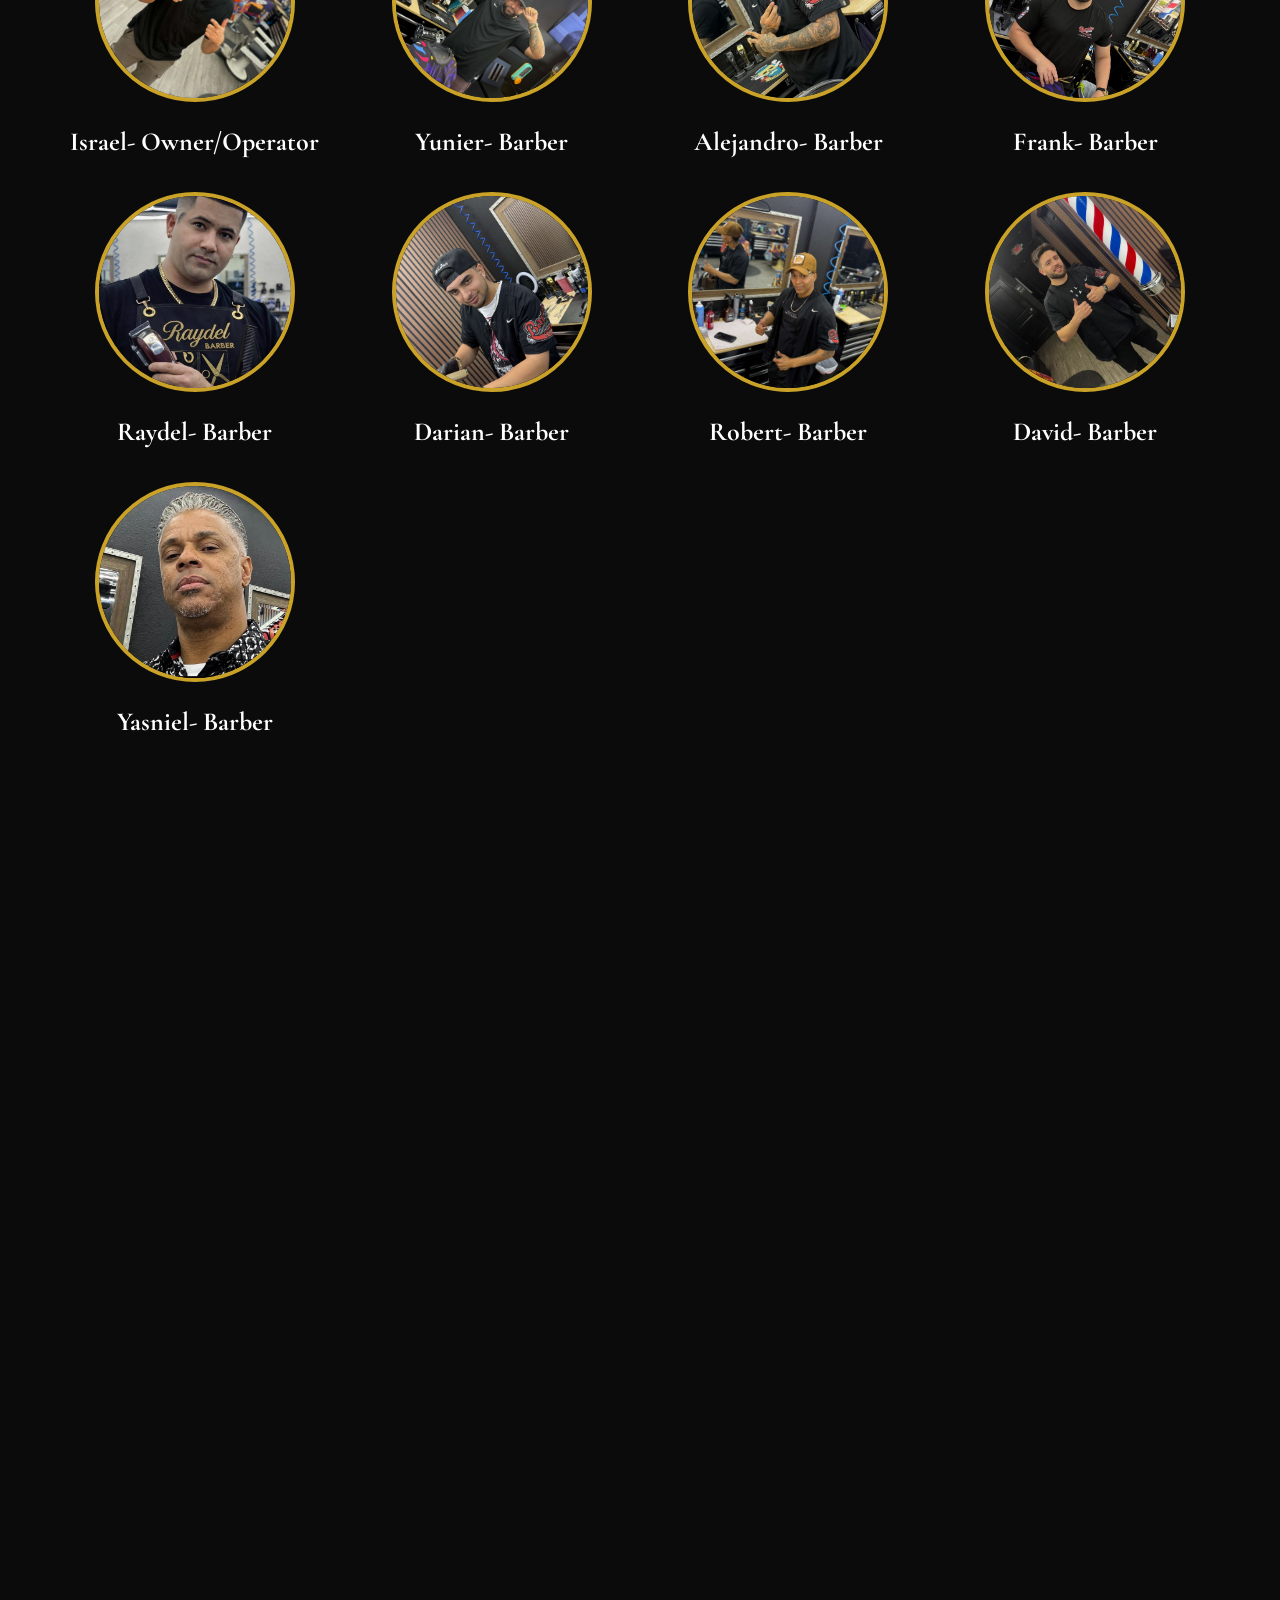
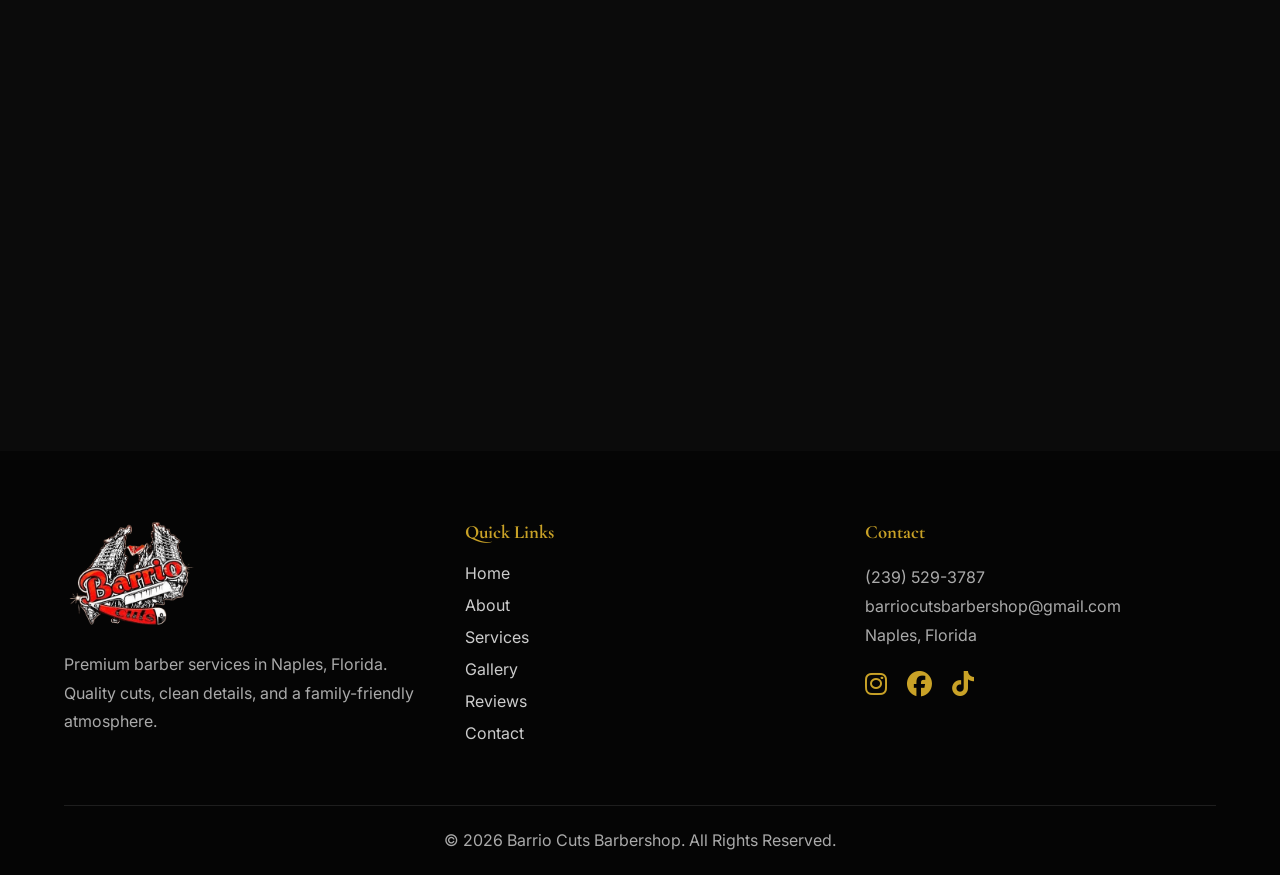
==== commit 740fb2f6: "Update index.html" ====
--- a/index.html
+++ b/index.html
@@ -8,9 +8,21 @@
    <title>Barrio Cuts Barbershop | Premium Barber Shop in Naples, FL</title>
 <!-- Website Icon -->
 <link rel="icon" type="image/png" href="images/favicon.png">
+    <!-- CSS -->
 <link rel="stylesheet" href="style.css">
     <meta name="description"
         content="Barrio Cuts Barbershop in Naples, Florida offers premium haircuts, fades, beard grooming, and professional barber services. Book your appointment today.">
+    <!-- Open Graph -->
+
+<meta property="og:title" content="Barrio Cuts Barbershop | Premium Barber Shop in Naples, FL">
+
+<meta property="og:description" content="Premium barber shop specializing in fades, beard grooming, hair designs, and professional barber services in Naples, Florida.">
+
+<meta property="og:type" content="website">
+
+<meta property="og:url" content="https://barriocutsbarbershop.com">
+
+<meta property="og:image" content="https://barriocutsbarbershop.com/images/social-preview.jpg">
     <!-- Google Fonts -->
     <link rel="preconnect" href="https://fonts.googleapis.com">
     <link rel="preconnect" href="https://fonts.gstatic.com" crossorigin>
@@ -21,9 +33,6 @@
     <!-- Font Awesome -->
     <link rel="stylesheet"
         href="https://cdnjs.cloudflare.com/ajax/libs/font-awesome/6.5.2/css/all.min.css">
-
- <!-- CSS -->
-<link rel="stylesheet" href="style.css">
 
 </head>
 
@@ -657,7 +666,7 @@
 
             <div class="barber-card">
                 <img src="images/barber1.jpg" alt="Barber 1">
-                <h3>Isreal- Owner/Operator</h3>
+                <h3>Israel- Owner/Operator</h3>
             </div>
 
             <div class="barber-card">
